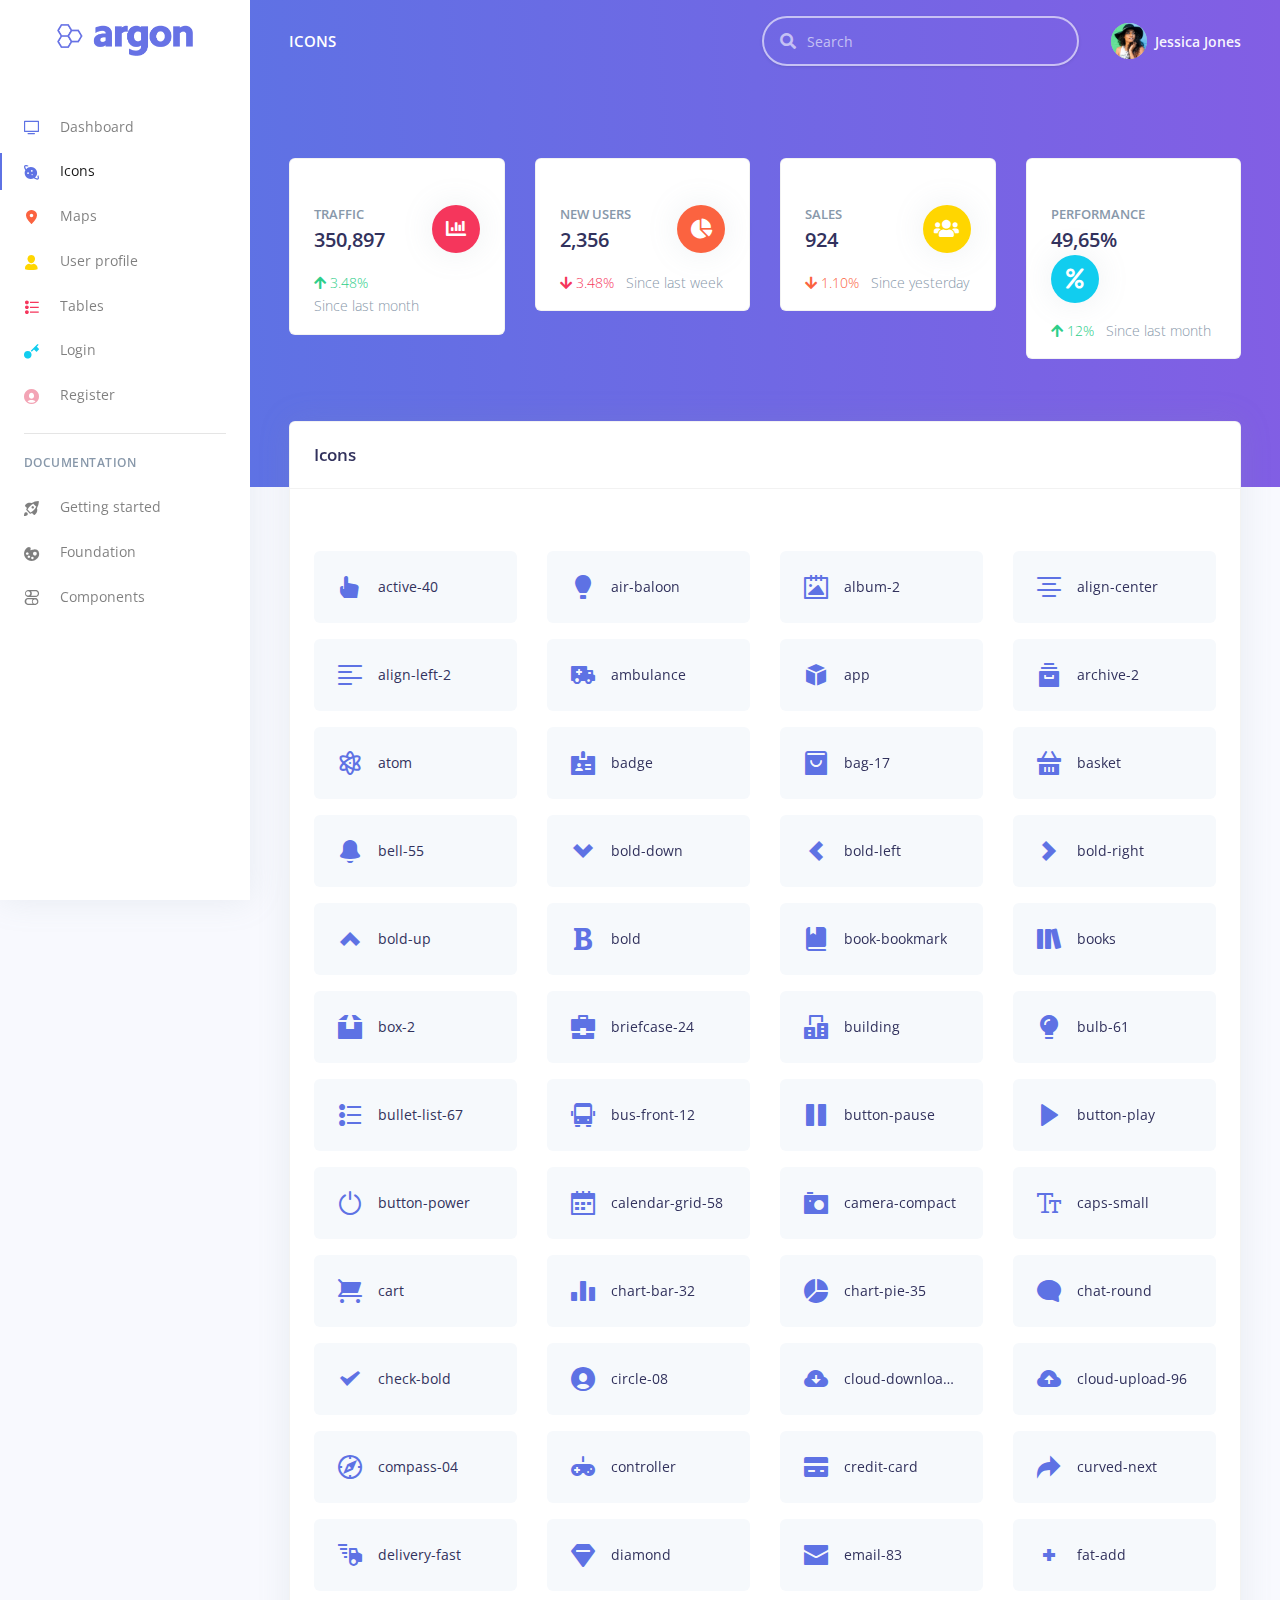
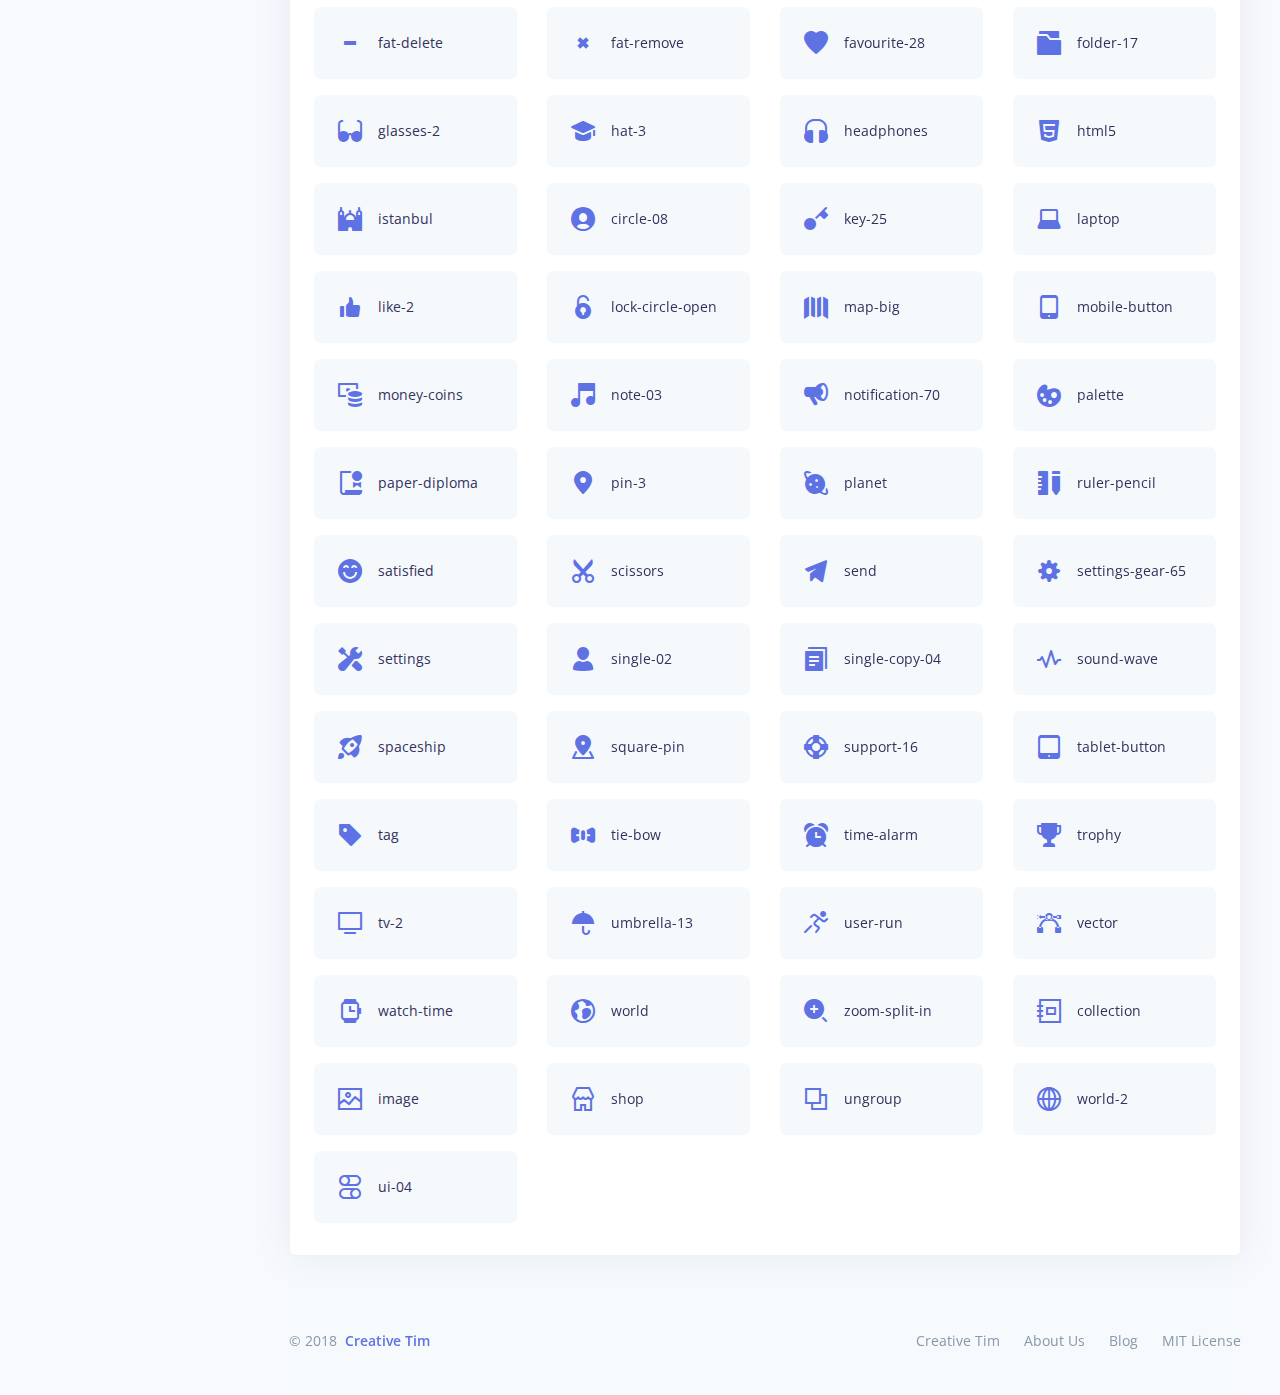
==== visafront/pages/icons.html @ 7f691246 "Utilizado template do Argon" ====
﻿<!DOCTYPE html>
<html>

<head>
  <meta charset="utf-8">
  <meta name="viewport" content="width=device-width, initial-scale=1, shrink-to-fit=no">
  <meta name="description" content="Start your development with a Dashboard for Bootstrap 4.">
  <meta name="author" content="Creative Tim">
  <title>Argon Dashboard - Free Dashboard for Bootstrap 4</title>
  <!-- Favicon -->
  <link href="../assets/img/brand/favicon.png" rel="icon" type="image/png">
  <!-- Fonts -->
  <link href="https://fonts.googleapis.com/css?family=Open+Sans:300,400,600,700" rel="stylesheet">
  <!-- Icons -->
  <link href="../assets/vendor/nucleo/css/nucleo.css" rel="stylesheet">
  <link href="../assets/vendor/@fortawesome/fontawesome-free/css/all.min.css" rel="stylesheet">
  <!-- Argon CSS -->
  <link type="text/css" href="../assets/css/argon.css?v=1.0.0" rel="stylesheet">
</head>

<body>
  <!-- Sidenav -->
  <nav class="navbar navbar-vertical fixed-left navbar-expand-md navbar-light bg-white" id="sidenav-main">
    <div class="container-fluid">
      <!-- Toggler -->
      <button class="navbar-toggler" type="button" data-toggle="collapse" data-target="#sidenav-collapse-main" aria-controls="sidenav-main" aria-expanded="false" aria-label="Toggle navigation">
        <span class="navbar-toggler-icon"></span>
      </button>
      <!-- Brand -->
      <a class="navbar-brand pt-0" href="./index.html">
        <img src="../assets/img/brand/blue.png" class="navbar-brand-img" alt="...">
      </a>
      <!-- User -->
      <ul class="nav align-items-center d-md-none">
        <li class="nav-item dropdown">
          <a class="nav-link nav-link-icon" href="#" role="button" data-toggle="dropdown" aria-haspopup="true" aria-expanded="false">
            <i class="ni ni-bell-55"></i>
          </a>
          <div class="dropdown-menu dropdown-menu-arrow dropdown-menu-right" aria-labelledby="navbar-default_dropdown_1">
            <a class="dropdown-item" href="#">Action</a>
            <a class="dropdown-item" href="#">Another action</a>
            <div class="dropdown-divider"></div>
            <a class="dropdown-item" href="#">Something else here</a>
          </div>
        </li>
        <li class="nav-item dropdown">
          <a class="nav-link" href="#" role="button" data-toggle="dropdown" aria-haspopup="true" aria-expanded="false">
            <div class="media align-items-center">
              <span class="avatar avatar-sm rounded-circle">
                <img alt="Image placeholder" src="../assets/img/theme/team-1-800x800.jpg">
              </span>
            </div>
          </a>
          <div class="dropdown-menu dropdown-menu-arrow dropdown-menu-right">
            <div class=" dropdown-header noti-title">
              <h6 class="text-overflow m-0">Welcome!</h6>
            </div>
            <a href="./profile.html" class="dropdown-item">
              <i class="ni ni-single-02"></i>
              <span>My profile</span>
            </a>
            <a href="./profile.html" class="dropdown-item">
              <i class="ni ni-settings-gear-65"></i>
              <span>Settings</span>
            </a>
            <a href="./profile.html" class="dropdown-item">
              <i class="ni ni-calendar-grid-58"></i>
              <span>Activity</span>
            </a>
            <a href="./profile.html" class="dropdown-item">
              <i class="ni ni-support-16"></i>
              <span>Support</span>
            </a>
            <div class="dropdown-divider"></div>
            <a href="#!" class="dropdown-item">
              <i class="ni ni-user-run"></i>
              <span>Logout</span>
            </a>
          </div>
        </li>
      </ul>
      <!-- Collapse -->
      <div class="collapse navbar-collapse" id="sidenav-collapse-main">
        <!-- Collapse header -->
        <div class="navbar-collapse-header d-md-none">
          <div class="row">
            <div class="col-6 collapse-brand">
              <a href="./index.html">
                <img src="../assets/img/brand/blue.png">
              </a>
            </div>
            <div class="col-6 collapse-close">
              <button type="button" class="navbar-toggler" data-toggle="collapse" data-target="#sidenav-collapse-main" aria-controls="sidenav-main" aria-expanded="false" aria-label="Toggle sidenav">
                <span></span>
                <span></span>
              </button>
            </div>
          </div>
        </div>
        <!-- Form -->
        <form class="mt-4 mb-3 d-md-none">
          <div class="input-group input-group-rounded input-group-merge">
            <input type="search" class="form-control form-control-rounded form-control-prepended" placeholder="Search" aria-label="Search">
            <div class="input-group-prepend">
              <div class="input-group-text">
                <span class="fa fa-search"></span>
              </div>
            </div>
          </div>
        </form>
        <!-- Navigation -->
        <ul class="navbar-nav">
          <li class="nav-item">
            <a class="nav-link" href="./index.html">
              <i class="ni ni-tv-2 text-primary"></i> Dashboard
            </a>
          </li>
          <li class="nav-item">
            <a class="nav-link active" href="./icons.html">
              <i class="ni ni-planet text-blue"></i> Icons
            </a>
          </li>
          <li class="nav-item">
            <a class="nav-link" href="./maps.html">
              <i class="ni ni-pin-3 text-orange"></i> Maps
            </a>
          </li>
          <li class="nav-item">
            <a class="nav-link" href="./profile.html">
              <i class="ni ni-single-02 text-yellow"></i> User profile
            </a>
          </li>
          <li class="nav-item">
            <a class="nav-link" href="./tables.html">
              <i class="ni ni-bullet-list-67 text-red"></i> Tables
            </a>
          </li>
          <li class="nav-item">
            <a class="nav-link" href="./login.html">
              <i class="ni ni-key-25 text-info"></i> Login
            </a>
          </li>
          <li class="nav-item">
            <a class="nav-link" href="./register.html">
              <i class="ni ni-circle-08 text-pink"></i> Register
            </a>
          </li>
        </ul>
        <!-- Divider -->
        <hr class="my-3">
        <!-- Heading -->
        <h6 class="navbar-heading text-muted">Documentation</h6>
        <!-- Navigation -->
        <ul class="navbar-nav mb-md-3">
          <li class="nav-item">
            <a class="nav-link" href="https://demos.creative-tim.com/argon-dashboard/docs/getting-started/overview.html">
              <i class="ni ni-spaceship"></i> Getting started
            </a>
          </li>
          <li class="nav-item">
            <a class="nav-link" href="https://demos.creative-tim.com/argon-dashboard/docs/foundation/colors.html">
              <i class="ni ni-palette"></i> Foundation
            </a>
          </li>
          <li class="nav-item">
            <a class="nav-link" href="https://demos.creative-tim.com/argon-dashboard/docs/components/alerts.html">
              <i class="ni ni-ui-04"></i> Components
            </a>
          </li>
        </ul>
      </div>
    </div>
  </nav>
  <!-- Main content -->
  <div class="main-content">
    <!-- Top navbar -->
    <nav class="navbar navbar-top navbar-expand-md navbar-dark" id="navbar-main">
      <div class="container-fluid">
        <!-- Brand -->
        <a class="h4 mb-0 text-white text-uppercase d-none d-lg-inline-block" href="./index.html">Icons</a>
        <!-- Form -->
        <form class="navbar-search navbar-search-dark form-inline mr-3 d-none d-md-flex ml-lg-auto">
          <div class="form-group mb-0">
            <div class="input-group input-group-alternative">
              <div class="input-group-prepend">
                <span class="input-group-text"><i class="fas fa-search"></i></span>
              </div>
              <input class="form-control" placeholder="Search" type="text">
            </div>
          </div>
        </form>
        <!-- User -->
        <ul class="navbar-nav align-items-center d-none d-md-flex">
          <li class="nav-item dropdown">
            <a class="nav-link pr-0" href="#" role="button" data-toggle="dropdown" aria-haspopup="true" aria-expanded="false">
              <div class="media align-items-center">
                <span class="avatar avatar-sm rounded-circle">
                  <img alt="Image placeholder" src="../assets/img/theme/team-4-800x800.jpg">
                </span>
                <div class="media-body ml-2 d-none d-lg-block">
                  <span class="mb-0 text-sm  font-weight-bold">Jessica Jones</span>
                </div>
              </div>
            </a>
            <div class="dropdown-menu dropdown-menu-arrow dropdown-menu-right">
              <div class=" dropdown-header noti-title">
                <h6 class="text-overflow m-0">Welcome!</h6>
              </div>
              <a href="./profile.html" class="dropdown-item">
                <i class="ni ni-single-02"></i>
                <span>My profile</span>
              </a>
              <a href="./profile.html" class="dropdown-item">
                <i class="ni ni-settings-gear-65"></i>
                <span>Settings</span>
              </a>
              <a href="./profile.html" class="dropdown-item">
                <i class="ni ni-calendar-grid-58"></i>
                <span>Activity</span>
              </a>
              <a href="./profile.html" class="dropdown-item">
                <i class="ni ni-support-16"></i>
                <span>Support</span>
              </a>
              <div class="dropdown-divider"></div>
              <a href="#!" class="dropdown-item">
                <i class="ni ni-user-run"></i>
                <span>Logout</span>
              </a>
            </div>
          </li>
        </ul>
      </div>
    </nav>
    <!-- Header -->
    <div class="header bg-gradient-primary pb-8 pt-5 pt-md-8">
      <div class="container-fluid">
        <div class="header-body">
          <!-- Card stats -->
          <div class="row">
            <div class="col-xl-3 col-lg-6">
              <div class="card card-stats mb-4 mb-xl-0">
                <div class="card-body">
                  <div class="row">
                    <div class="col">
                      <h5 class="card-title text-uppercase text-muted mb-0">Traffic</h5>
                      <span class="h2 font-weight-bold mb-0">350,897</span>
                    </div>
                    <div class="col-auto">
                      <div class="icon icon-shape bg-danger text-white rounded-circle shadow">
                        <i class="fas fa-chart-bar"></i>
                      </div>
                    </div>
                  </div>
                  <p class="mt-3 mb-0 text-muted text-sm">
                    <span class="text-success mr-2"><i class="fa fa-arrow-up"></i> 3.48%</span>
                    <span class="text-nowrap">Since last month</span>
                  </p>
                </div>
              </div>
            </div>
            <div class="col-xl-3 col-lg-6">
              <div class="card card-stats mb-4 mb-xl-0">
                <div class="card-body">
                  <div class="row">
                    <div class="col">
                      <h5 class="card-title text-uppercase text-muted mb-0">New users</h5>
                      <span class="h2 font-weight-bold mb-0">2,356</span>
                    </div>
                    <div class="col-auto">
                      <div class="icon icon-shape bg-warning text-white rounded-circle shadow">
                        <i class="fas fa-chart-pie"></i>
                      </div>
                    </div>
                  </div>
                  <p class="mt-3 mb-0 text-muted text-sm">
                    <span class="text-danger mr-2"><i class="fas fa-arrow-down"></i> 3.48%</span>
                    <span class="text-nowrap">Since last week</span>
                  </p>
                </div>
              </div>
            </div>
            <div class="col-xl-3 col-lg-6">
              <div class="card card-stats mb-4 mb-xl-0">
                <div class="card-body">
                  <div class="row">
                    <div class="col">
                      <h5 class="card-title text-uppercase text-muted mb-0">Sales</h5>
                      <span class="h2 font-weight-bold mb-0">924</span>
                    </div>
                    <div class="col-auto">
                      <div class="icon icon-shape bg-yellow text-white rounded-circle shadow">
                        <i class="fas fa-users"></i>
                      </div>
                    </div>
                  </div>
                  <p class="mt-3 mb-0 text-muted text-sm">
                    <span class="text-warning mr-2"><i class="fas fa-arrow-down"></i> 1.10%</span>
                    <span class="text-nowrap">Since yesterday</span>
                  </p>
                </div>
              </div>
            </div>
            <div class="col-xl-3 col-lg-6">
              <div class="card card-stats mb-4 mb-xl-0">
                <div class="card-body">
                  <div class="row">
                    <div class="col">
                      <h5 class="card-title text-uppercase text-muted mb-0">Performance</h5>
                      <span class="h2 font-weight-bold mb-0">49,65%</span>
                    </div>
                    <div class="col-auto">
                      <div class="icon icon-shape bg-info text-white rounded-circle shadow">
                        <i class="fas fa-percent"></i>
                      </div>
                    </div>
                  </div>
                  <p class="mt-3 mb-0 text-muted text-sm">
                    <span class="text-success mr-2"><i class="fas fa-arrow-up"></i> 12%</span>
                    <span class="text-nowrap">Since last month</span>
                  </p>
                </div>
              </div>
            </div>
          </div>
        </div>
      </div>
    </div>
    <!-- Page content -->
    <div class="container-fluid mt--7">
      <!-- Table -->
      <div class="row">
        <div class="col">
          <div class="card shadow">
            <div class="card-header bg-transparent">
              <h3 class="mb-0">Icons</h3>
            </div>
            <div class="card-body">
              <div class="row icon-examples">
                <div class="col-lg-3 col-md-6">
                  <button type="button" class="btn-icon-clipboard" data-clipboard-text="active-40" title="Copy to clipboard">
                    <div>
                      <i class="ni ni-active-40"></i>
                      <span>active-40</span>
                    </div>
                  </button>
                </div>
                <div class="col-lg-3 col-md-6">
                  <button type="button" class="btn-icon-clipboard" data-clipboard-text="air-baloon" title="Copy to clipboard">
                    <div>
                      <i class="ni ni-air-baloon"></i>
                      <span>air-baloon</span>
                    </div>
                  </button>
                </div>
                <div class="col-lg-3 col-md-6">
                  <button type="button" class="btn-icon-clipboard" data-clipboard-text="album-2" title="Copy to clipboard">
                    <div>
                      <i class="ni ni-album-2"></i>
                      <span>album-2</span>
                    </div>
                  </button>
                </div>
                <div class="col-lg-3 col-md-6">
                  <button type="button" class="btn-icon-clipboard" data-clipboard-text="align-center" title="Copy to clipboard">
                    <div>
                      <i class="ni ni-align-center"></i>
                      <span>align-center</span>
                    </div>
                  </button>
                </div>
                <div class="col-lg-3 col-md-6">
                  <button type="button" class="btn-icon-clipboard" data-clipboard-text="align-left-2" title="Copy to clipboard">
                    <div>
                      <i class="ni ni-align-left-2"></i>
                      <span>align-left-2</span>
                    </div>
                  </button>
                </div>
                <div class="col-lg-3 col-md-6">
                  <button type="button" class="btn-icon-clipboard" data-clipboard-text="ambulance" title="Copy to clipboard">
                    <div>
                      <i class="ni ni-ambulance"></i>
                      <span>ambulance</span>
                    </div>
                  </button>
                </div>
                <div class="col-lg-3 col-md-6">
                  <button type="button" class="btn-icon-clipboard" data-clipboard-text="app" title="Copy to clipboard">
                    <div>
                      <i class="ni ni-app"></i>
                      <span>app</span>
                    </div>
                  </button>
                </div>
                <div class="col-lg-3 col-md-6">
                  <button type="button" class="btn-icon-clipboard" data-clipboard-text="archive-2" title="Copy to clipboard">
                    <div>
                      <i class="ni ni-archive-2"></i>
                      <span>archive-2</span>
                    </div>
                  </button>
                </div>
                <div class="col-lg-3 col-md-6">
                  <button type="button" class="btn-icon-clipboard" data-clipboard-text="atom" title="Copy to clipboard">
                    <div>
                      <i class="ni ni-atom"></i>
                      <span>atom</span>
                    </div>
                  </button>
                </div>
                <div class="col-lg-3 col-md-6">
                  <button type="button" class="btn-icon-clipboard" data-clipboard-text="badge" title="Copy to clipboard">
                    <div>
                      <i class="ni ni-badge"></i>
                      <span>badge</span>
                    </div>
                  </button>
                </div>
                <div class="col-lg-3 col-md-6">
                  <button type="button" class="btn-icon-clipboard" data-clipboard-text="bag-17" title="Copy to clipboard">
                    <div>
                      <i class="ni ni-bag-17"></i>
                      <span>bag-17</span>
                    </div>
                  </button>
                </div>
                <div class="col-lg-3 col-md-6">
                  <button type="button" class="btn-icon-clipboard" data-clipboard-text="basket" title="Copy to clipboard">
                    <div>
                      <i class="ni ni-basket"></i>
                      <span>basket</span>
                    </div>
                  </button>
                </div>
                <div class="col-lg-3 col-md-6">
                  <button type="button" class="btn-icon-clipboard" data-clipboard-text="bell-55" title="Copy to clipboard">
                    <div>
                      <i class="ni ni-bell-55"></i>
                      <span>bell-55</span>
                    </div>
                  </button>
                </div>
                <div class="col-lg-3 col-md-6">
                  <button type="button" class="btn-icon-clipboard" data-clipboard-text="bold-down" title="Copy to clipboard">
                    <div>
                      <i class="ni ni-bold-down"></i>
                      <span>bold-down</span>
                    </div>
                  </button>
                </div>
                <div class="col-lg-3 col-md-6">
                  <button type="button" class="btn-icon-clipboard" data-clipboard-text="bold-left" title="Copy to clipboard">
                    <div>
                      <i class="ni ni-bold-left"></i>
                      <span>bold-left</span>
                    </div>
                  </button>
                </div>
                <div class="col-lg-3 col-md-6">
                  <button type="button" class="btn-icon-clipboard" data-clipboard-text="bold-right" title="Copy to clipboard">
                    <div>
                      <i class="ni ni-bold-right"></i>
                      <span>bold-right</span>
                    </div>
                  </button>
                </div>
                <div class="col-lg-3 col-md-6">
                  <button type="button" class="btn-icon-clipboard" data-clipboard-text="bold-up" title="Copy to clipboard">
                    <div>
                      <i class="ni ni-bold-up"></i>
                      <span>bold-up</span>
                    </div>
                  </button>
                </div>
                <div class="col-lg-3 col-md-6">
                  <button type="button" class="btn-icon-clipboard" data-clipboard-text="bold" title="Copy to clipboard">
                    <div>
                      <i class="ni ni-bold"></i>
                      <span>bold</span>
                    </div>
                  </button>
                </div>
                <div class="col-lg-3 col-md-6">
                  <button type="button" class="btn-icon-clipboard" data-clipboard-text="book-bookmark" title="Copy to clipboard">
                    <div>
                      <i class="ni ni-book-bookmark"></i>
                      <span>book-bookmark</span>
                    </div>
                  </button>
                </div>
                <div class="col-lg-3 col-md-6">
                  <button type="button" class="btn-icon-clipboard" data-clipboard-text="books" title="Copy to clipboard">
                    <div>
                      <i class="ni ni-books"></i>
                      <span>books</span>
                    </div>
                  </button>
                </div>
                <div class="col-lg-3 col-md-6">
                  <button type="button" class="btn-icon-clipboard" data-clipboard-text="box-2" title="Copy to clipboard">
                    <div>
                      <i class="ni ni-box-2"></i>
                      <span>box-2</span>
                    </div>
                  </button>
                </div>
                <div class="col-lg-3 col-md-6">
                  <button type="button" class="btn-icon-clipboard" data-clipboard-text="briefcase-24" title="Copy to clipboard">
                    <div>
                      <i class="ni ni-briefcase-24"></i>
                      <span>briefcase-24</span>
                    </div>
                  </button>
                </div>
                <div class="col-lg-3 col-md-6">
                  <button type="button" class="btn-icon-clipboard" data-clipboard-text="building" title="Copy to clipboard">
                    <div>
                      <i class="ni ni-building"></i>
                      <span>building</span>
                    </div>
                  </button>
                </div>
                <div class="col-lg-3 col-md-6">
                  <button type="button" class="btn-icon-clipboard" data-clipboard-text="bulb-61" title="Copy to clipboard">
                    <div>
                      <i class="ni ni-bulb-61"></i>
                      <span>bulb-61</span>
                    </div>
                  </button>
                </div>
                <div class="col-lg-3 col-md-6">
                  <button type="button" class="btn-icon-clipboard" data-clipboard-text="bullet-list-67" title="Copy to clipboard">
                    <div>
                      <i class="ni ni-bullet-list-67"></i>
                      <span>bullet-list-67</span>
                    </div>
                  </button>
                </div>
                <div class="col-lg-3 col-md-6">
                  <button type="button" class="btn-icon-clipboard" data-clipboard-text="bus-front-12" title="Copy to clipboard">
                    <div>
                      <i class="ni ni-bus-front-12"></i>
                      <span>bus-front-12</span>
                    </div>
                  </button>
                </div>
                <div class="col-lg-3 col-md-6">
                  <button type="button" class="btn-icon-clipboard" data-clipboard-text="button-pause" title="Copy to clipboard">
                    <div>
                      <i class="ni ni-button-pause"></i>
                      <span>button-pause</span>
                    </div>
                  </button>
                </div>
                <div class="col-lg-3 col-md-6">
                  <button type="button" class="btn-icon-clipboard" data-clipboard-text="button-play" title="Copy to clipboard">
                    <div>
                      <i class="ni ni-button-play"></i>
                      <span>button-play</span>
                    </div>
                  </button>
                </div>
                <div class="col-lg-3 col-md-6">
                  <button type="button" class="btn-icon-clipboard" data-clipboard-text="button-power" title="Copy to clipboard">
                    <div>
                      <i class="ni ni-button-power"></i>
                      <span>button-power</span>
                    </div>
                  </button>
                </div>
                <div class="col-lg-3 col-md-6">
                  <button type="button" class="btn-icon-clipboard" data-clipboard-text="calendar-grid-58" title="Copy to clipboard">
                    <div>
                      <i class="ni ni-calendar-grid-58"></i>
                      <span>calendar-grid-58</span>
                    </div>
                  </button>
                </div>
                <div class="col-lg-3 col-md-6">
                  <button type="button" class="btn-icon-clipboard" data-clipboard-text="camera-compact" title="Copy to clipboard">
                    <div>
                      <i class="ni ni-camera-compact"></i>
                      <span>camera-compact</span>
                    </div>
                  </button>
                </div>
                <div class="col-lg-3 col-md-6">
                  <button type="button" class="btn-icon-clipboard" data-clipboard-text="caps-small" title="Copy to clipboard">
                    <div>
                      <i class="ni ni-caps-small"></i>
                      <span>caps-small</span>
                    </div>
                  </button>
                </div>
                <div class="col-lg-3 col-md-6">
                  <button type="button" class="btn-icon-clipboard" data-clipboard-text="cart" title="Copy to clipboard">
                    <div>
                      <i class="ni ni-cart"></i>
                      <span>cart</span>
                    </div>
                  </button>
                </div>
                <div class="col-lg-3 col-md-6">
                  <button type="button" class="btn-icon-clipboard" data-clipboard-text="chart-bar-32" title="Copy to clipboard">
                    <div>
                      <i class="ni ni-chart-bar-32"></i>
                      <span>chart-bar-32</span>
                    </div>
                  </button>
                </div>
                <div class="col-lg-3 col-md-6">
                  <button type="button" class="btn-icon-clipboard" data-clipboard-text="chart-pie-35" title="Copy to clipboard">
                    <div>
                      <i class="ni ni-chart-pie-35"></i>
                      <span>chart-pie-35</span>
                    </div>
                  </button>
                </div>
                <div class="col-lg-3 col-md-6">
                  <button type="button" class="btn-icon-clipboard" data-clipboard-text="chat-round" title="Copy to clipboard">
                    <div>
                      <i class="ni ni-chat-round"></i>
                      <span>chat-round</span>
                    </div>
                  </button>
                </div>
                <div class="col-lg-3 col-md-6">
                  <button type="button" class="btn-icon-clipboard" data-clipboard-text="check-bold" title="Copy to clipboard">
                    <div>
                      <i class="ni ni-check-bold"></i>
                      <span>check-bold</span>
                    </div>
                  </button>
                </div>
                <div class="col-lg-3 col-md-6">
                  <button type="button" class="btn-icon-clipboard" data-clipboard-text="circle-08" title="Copy to clipboard">
                    <div>
                      <i class="ni ni-circle-08"></i>
                      <span>circle-08</span>
                    </div>
                  </button>
                </div>
                <div class="col-lg-3 col-md-6">
                  <button type="button" class="btn-icon-clipboard" data-clipboard-text="cloud-download-95" title="Copy to clipboard">
                    <div>
                      <i class="ni ni-cloud-download-95"></i>
                      <span>cloud-download-95</span>
                    </div>
                  </button>
                </div>
                <div class="col-lg-3 col-md-6">
                  <button type="button" class="btn-icon-clipboard" data-clipboard-text="cloud-upload-96" title="Copy to clipboard">
                    <div>
                      <i class="ni ni-cloud-upload-96"></i>
                      <span>cloud-upload-96</span>
                    </div>
                  </button>
                </div>
                <div class="col-lg-3 col-md-6">
                  <button type="button" class="btn-icon-clipboard" data-clipboard-text="compass-04" title="Copy to clipboard">
                    <div>
                      <i class="ni ni-compass-04"></i>
                      <span>compass-04</span>
                    </div>
                  </button>
                </div>
                <div class="col-lg-3 col-md-6">
                  <button type="button" class="btn-icon-clipboard" data-clipboard-text="controller" title="Copy to clipboard">
                    <div>
                      <i class="ni ni-controller"></i>
                      <span>controller</span>
                    </div>
                  </button>
                </div>
                <div class="col-lg-3 col-md-6">
                  <button type="button" class="btn-icon-clipboard" data-clipboard-text="credit-card" title="Copy to clipboard">
                    <div>
                      <i class="ni ni-credit-card"></i>
                      <span>credit-card</span>
                    </div>
                  </button>
                </div>
                <div class="col-lg-3 col-md-6">
                  <button type="button" class="btn-icon-clipboard" data-clipboard-text="curved-next" title="Copy to clipboard">
                    <div>
                      <i class="ni ni-curved-next"></i>
                      <span>curved-next</span>
                    </div>
                  </button>
                </div>
                <div class="col-lg-3 col-md-6">
                  <button type="button" class="btn-icon-clipboard" data-clipboard-text="delivery-fast" title="Copy to clipboard">
                    <div>
                      <i class="ni ni-delivery-fast"></i>
                      <span>delivery-fast</span>
                    </div>
                  </button>
                </div>
                <div class="col-lg-3 col-md-6">
                  <button type="button" class="btn-icon-clipboard" data-clipboard-text="diamond" title="Copy to clipboard">
                    <div>
                      <i class="ni ni-diamond"></i>
                      <span>diamond</span>
                    </div>
                  </button>
                </div>
                <div class="col-lg-3 col-md-6">
                  <button type="button" class="btn-icon-clipboard" data-clipboard-text="email-83" title="Copy to clipboard">
                    <div>
                      <i class="ni ni-email-83"></i>
                      <span>email-83</span>
                    </div>
                  </button>
                </div>
                <div class="col-lg-3 col-md-6">
                  <button type="button" class="btn-icon-clipboard" data-clipboard-text="fat-add" title="Copy to clipboard">
                    <div>
                      <i class="ni ni-fat-add"></i>
                      <span>fat-add</span>
                    </div>
                  </button>
                </div>
                <div class="col-lg-3 col-md-6">
                  <button type="button" class="btn-icon-clipboard" data-clipboard-text="fat-delete" title="Copy to clipboard">
                    <div>
                      <i class="ni ni-fat-delete"></i>
                      <span>fat-delete</span>
                    </div>
                  </button>
                </div>
                <div class="col-lg-3 col-md-6">
                  <button type="button" class="btn-icon-clipboard" data-clipboard-text="fat-remove" title="Copy to clipboard">
                    <div>
                      <i class="ni ni-fat-remove"></i>
                      <span>fat-remove</span>
                    </div>
                  </button>
                </div>
                <div class="col-lg-3 col-md-6">
                  <button type="button" class="btn-icon-clipboard" data-clipboard-text="favourite-28" title="Copy to clipboard">
                    <div>
                      <i class="ni ni-favourite-28"></i>
                      <span>favourite-28</span>
                    </div>
                  </button>
                </div>
                <div class="col-lg-3 col-md-6">
                  <button type="button" class="btn-icon-clipboard" data-clipboard-text="folder-17" title="Copy to clipboard">
                    <div>
                      <i class="ni ni-folder-17"></i>
                      <span>folder-17</span>
                    </div>
                  </button>
                </div>
                <div class="col-lg-3 col-md-6">
                  <button type="button" class="btn-icon-clipboard" data-clipboard-text="glasses-2" title="Copy to clipboard">
                    <div>
                      <i class="ni ni-glasses-2"></i>
                      <span>glasses-2</span>
                    </div>
                  </button>
                </div>
                <div class="col-lg-3 col-md-6">
                  <button type="button" class="btn-icon-clipboard" data-clipboard-text="hat-3" title="Copy to clipboard">
                    <div>
                      <i class="ni ni-hat-3"></i>
                      <span>hat-3</span>
                    </div>
                  </button>
                </div>
                <div class="col-lg-3 col-md-6">
                  <button type="button" class="btn-icon-clipboard" data-clipboard-text="headphones" title="Copy to clipboard">
                    <div>
                      <i class="ni ni-headphones"></i>
                      <span>headphones</span>
                    </div>
                  </button>
                </div>
                <div class="col-lg-3 col-md-6">
                  <button type="button" class="btn-icon-clipboard" data-clipboard-text="html5" title="Copy to clipboard">
                    <div>
                      <i class="ni ni-html5"></i>
                      <span>html5</span>
                    </div>
                  </button>
                </div>
                <div class="col-lg-3 col-md-6">
                  <button type="button" class="btn-icon-clipboard" data-clipboard-text="istanbul" title="Copy to clipboard">
                    <div>
                      <i class="ni ni-istanbul"></i>
                      <span>istanbul</span>
                    </div>
                  </button>
                </div>
                <div class="col-lg-3 col-md-6">
                  <button type="button" class="btn-icon-clipboard" data-clipboard-text="circle-08" title="Copy to clipboard">
                    <div>
                      <i class="ni ni-circle-08"></i>
                      <span>circle-08</span>
                    </div>
                  </button>
                </div>
                <div class="col-lg-3 col-md-6">
                  <button type="button" class="btn-icon-clipboard" data-clipboard-text="key-25" title="Copy to clipboard">
                    <div>
                      <i class="ni ni-key-25"></i>
                      <span>key-25</span>
                    </div>
                  </button>
                </div>
                <div class="col-lg-3 col-md-6">
                  <button type="button" class="btn-icon-clipboard" data-clipboard-text="laptop" title="Copy to clipboard">
                    <div>
                      <i class="ni ni-laptop"></i>
                      <span>laptop</span>
                    </div>
                  </button>
                </div>
                <div class="col-lg-3 col-md-6">
                  <button type="button" class="btn-icon-clipboard" data-clipboard-text="like-2" title="Copy to clipboard">
                    <div>
                      <i class="ni ni-like-2"></i>
                      <span>like-2</span>
                    </div>
                  </button>
                </div>
                <div class="col-lg-3 col-md-6">
                  <button type="button" class="btn-icon-clipboard" data-clipboard-text="lock-circle-open" title="Copy to clipboard">
                    <div>
                      <i class="ni ni-lock-circle-open"></i>
                      <span>lock-circle-open</span>
                    </div>
                  </button>
                </div>
                <div class="col-lg-3 col-md-6">
                  <button type="button" class="btn-icon-clipboard" data-clipboard-text="map-big" title="Copy to clipboard">
                    <div>
                      <i class="ni ni-map-big"></i>
                      <span>map-big</span>
                    </div>
                  </button>
                </div>
                <div class="col-lg-3 col-md-6">
                  <button type="button" class="btn-icon-clipboard" data-clipboard-text="mobile-button" title="Copy to clipboard">
                    <div>
                      <i class="ni ni-mobile-button"></i>
                      <span>mobile-button</span>
                    </div>
                  </button>
                </div>
                <div class="col-lg-3 col-md-6">
                  <button type="button" class="btn-icon-clipboard" data-clipboard-text="money-coins" title="Copy to clipboard">
                    <div>
                      <i class="ni ni-money-coins"></i>
                      <span>money-coins</span>
                    </div>
                  </button>
                </div>
                <div class="col-lg-3 col-md-6">
                  <button type="button" class="btn-icon-clipboard" data-clipboard-text="note-03" title="Copy to clipboard">
                    <div>
                      <i class="ni ni-note-03"></i>
                      <span>note-03</span>
                    </div>
                  </button>
                </div>
                <div class="col-lg-3 col-md-6">
                  <button type="button" class="btn-icon-clipboard" data-clipboard-text="notification-70" title="Copy to clipboard">
                    <div>
                      <i class="ni ni-notification-70"></i>
                      <span>notification-70</span>
                    </div>
                  </button>
                </div>
                <div class="col-lg-3 col-md-6">
                  <button type="button" class="btn-icon-clipboard" data-clipboard-text="palette" title="Copy to clipboard">
                    <div>
                      <i class="ni ni-palette"></i>
                      <span>palette</span>
                    </div>
                  </button>
                </div>
                <div class="col-lg-3 col-md-6">
                  <button type="button" class="btn-icon-clipboard" data-clipboard-text="paper-diploma" title="Copy to clipboard">
                    <div>
                      <i class="ni ni-paper-diploma"></i>
                      <span>paper-diploma</span>
                    </div>
                  </button>
                </div>
                <div class="col-lg-3 col-md-6">
                  <button type="button" class="btn-icon-clipboard" data-clipboard-text="pin-3" title="Copy to clipboard">
                    <div>
                      <i class="ni ni-pin-3"></i>
                      <span>pin-3</span>
                    </div>
                  </button>
                </div>
                <div class="col-lg-3 col-md-6">
                  <button type="button" class="btn-icon-clipboard" data-clipboard-text="planet" title="Copy to clipboard">
                    <div>
                      <i class="ni ni-planet"></i>
                      <span>planet</span>
                    </div>
                  </button>
                </div>
                <div class="col-lg-3 col-md-6">
                  <button type="button" class="btn-icon-clipboard" data-clipboard-text="ruler-pencil" title="Copy to clipboard">
                    <div>
                      <i class="ni ni-ruler-pencil"></i>
                      <span>ruler-pencil</span>
                    </div>
                  </button>
                </div>
                <div class="col-lg-3 col-md-6">
                  <button type="button" class="btn-icon-clipboard" data-clipboard-text="satisfied" title="Copy to clipboard">
                    <div>
                      <i class="ni ni-satisfied"></i>
                      <span>satisfied</span>
                    </div>
                  </button>
                </div>
                <div class="col-lg-3 col-md-6">
                  <button type="button" class="btn-icon-clipboard" data-clipboard-text="scissors" title="Copy to clipboard">
                    <div>
                      <i class="ni ni-scissors"></i>
                      <span>scissors</span>
                    </div>
                  </button>
                </div>
                <div class="col-lg-3 col-md-6">
                  <button type="button" class="btn-icon-clipboard" data-clipboard-text="send" title="Copy to clipboard">
                    <div>
                      <i class="ni ni-send"></i>
                      <span>send</span>
                    </div>
                  </button>
                </div>
                <div class="col-lg-3 col-md-6">
                  <button type="button" class="btn-icon-clipboard" data-clipboard-text="settings-gear-65" title="Copy to clipboard">
                    <div>
                      <i class="ni ni-settings-gear-65"></i>
                      <span>settings-gear-65</span>
                    </div>
                  </button>
                </div>
                <div class="col-lg-3 col-md-6">
                  <button type="button" class="btn-icon-clipboard" data-clipboard-text="settings" title="Copy to clipboard">
                    <div>
                      <i class="ni ni-settings"></i>
                      <span>settings</span>
                    </div>
                  </button>
                </div>
                <div class="col-lg-3 col-md-6">
                  <button type="button" class="btn-icon-clipboard" data-clipboard-text="single-02" title="Copy to clipboard">
                    <div>
                      <i class="ni ni-single-02"></i>
                      <span>single-02</span>
                    </div>
                  </button>
                </div>
                <div class="col-lg-3 col-md-6">
                  <button type="button" class="btn-icon-clipboard" data-clipboard-text="single-copy-04" title="Copy to clipboard">
                    <div>
                      <i class="ni ni-single-copy-04"></i>
                      <span>single-copy-04</span>
                    </div>
                  </button>
                </div>
                <div class="col-lg-3 col-md-6">
                  <button type="button" class="btn-icon-clipboard" data-clipboard-text="sound-wave" title="Copy to clipboard">
                    <div>
                      <i class="ni ni-sound-wave"></i>
                      <span>sound-wave</span>
                    </div>
                  </button>
                </div>
                <div class="col-lg-3 col-md-6">
                  <button type="button" class="btn-icon-clipboard" data-clipboard-text="spaceship" title="Copy to clipboard">
                    <div>
                      <i class="ni ni-spaceship"></i>
                      <span>spaceship</span>
                    </div>
                  </button>
                </div>
                <div class="col-lg-3 col-md-6">
                  <button type="button" class="btn-icon-clipboard" data-clipboard-text="square-pin" title="Copy to clipboard">
                    <div>
                      <i class="ni ni-square-pin"></i>
                      <span>square-pin</span>
                    </div>
                  </button>
                </div>
                <div class="col-lg-3 col-md-6">
                  <button type="button" class="btn-icon-clipboard" data-clipboard-text="support-16" title="Copy to clipboard">
                    <div>
                      <i class="ni ni-support-16"></i>
                      <span>support-16</span>
                    </div>
                  </button>
                </div>
                <div class="col-lg-3 col-md-6">
                  <button type="button" class="btn-icon-clipboard" data-clipboard-text="tablet-button" title="Copy to clipboard">
                    <div>
                      <i class="ni ni-tablet-button"></i>
                      <span>tablet-button</span>
                    </div>
                  </button>
                </div>
                <div class="col-lg-3 col-md-6">
                  <button type="button" class="btn-icon-clipboard" data-clipboard-text="tag" title="Copy to clipboard">
                    <div>
                      <i class="ni ni-tag"></i>
                      <span>tag</span>
                    </div>
                  </button>
                </div>
                <div class="col-lg-3 col-md-6">
                  <button type="button" class="btn-icon-clipboard" data-clipboard-text="tie-bow" title="Copy to clipboard">
                    <div>
                      <i class="ni ni-tie-bow"></i>
                      <span>tie-bow</span>
                    </div>
                  </button>
                </div>
                <div class="col-lg-3 col-md-6">
                  <button type="button" class="btn-icon-clipboard" data-clipboard-text="time-alarm" title="Copy to clipboard">
                    <div>
                      <i class="ni ni-time-alarm"></i>
                      <span>time-alarm</span>
                    </div>
                  </button>
                </div>
                <div class="col-lg-3 col-md-6">
                  <button type="button" class="btn-icon-clipboard" data-clipboard-text="trophy" title="Copy to clipboard">
                    <div>
                      <i class="ni ni-trophy"></i>
                      <span>trophy</span>
                    </div>
                  </button>
                </div>
                <div class="col-lg-3 col-md-6">
                  <button type="button" class="btn-icon-clipboard" data-clipboard-text="tv-2" title="Copy to clipboard">
                    <div>
                      <i class="ni ni-tv-2"></i>
                      <span>tv-2</span>
                    </div>
                  </button>
                </div>
                <div class="col-lg-3 col-md-6">
                  <button type="button" class="btn-icon-clipboard" data-clipboard-text="umbrella-13" title="Copy to clipboard">
                    <div>
                      <i class="ni ni-umbrella-13"></i>
                      <span>umbrella-13</span>
                    </div>
                  </button>
                </div>
                <div class="col-lg-3 col-md-6">
                  <button type="button" class="btn-icon-clipboard" data-clipboard-text="user-run" title="Copy to clipboard">
                    <div>
                      <i class="ni ni-user-run"></i>
                      <span>user-run</span>
                    </div>
                  </button>
                </div>
                <div class="col-lg-3 col-md-6">
                  <button type="button" class="btn-icon-clipboard" data-clipboard-text="vector" title="Copy to clipboard">
                    <div>
                      <i class="ni ni-vector"></i>
                      <span>vector</span>
                    </div>
                  </button>
                </div>
                <div class="col-lg-3 col-md-6">
                  <button type="button" class="btn-icon-clipboard" data-clipboard-text="watch-time" title="Copy to clipboard">
                    <div>
                      <i class="ni ni-watch-time"></i>
                      <span>watch-time</span>
                    </div>
                  </button>
                </div>
                <div class="col-lg-3 col-md-6">
                  <button type="button" class="btn-icon-clipboard" data-clipboard-text="world" title="Copy to clipboard">
                    <div>
                      <i class="ni ni-world"></i>
                      <span>world</span>
                    </div>
                  </button>
                </div>
                <div class="col-lg-3 col-md-6">
                  <button type="button" class="btn-icon-clipboard" data-clipboard-text="zoom-split-in" title="Copy to clipboard">
                    <div>
                      <i class="ni ni-zoom-split-in"></i>
                      <span>zoom-split-in</span>
                    </div>
                  </button>
                </div>
                <div class="col-lg-3 col-md-6">
                  <button type="button" class="btn-icon-clipboard" data-clipboard-text="collection" title="Copy to clipboard">
                    <div>
                      <i class="ni ni-collection"></i>
                      <span>collection</span>
                    </div>
                  </button>
                </div>
                <div class="col-lg-3 col-md-6">
                  <button type="button" class="btn-icon-clipboard" data-clipboard-text="image" title="Copy to clipboard">
                    <div>
                      <i class="ni ni-image"></i>
                      <span>image</span>
                    </div>
                  </button>
                </div>
                <div class="col-lg-3 col-md-6">
                  <button type="button" class="btn-icon-clipboard" data-clipboard-text="shop" title="Copy to clipboard">
                    <div>
                      <i class="ni ni-shop"></i>
                      <span>shop</span>
                    </div>
                  </button>
                </div>
                <div class="col-lg-3 col-md-6">
                  <button type="button" class="btn-icon-clipboard" data-clipboard-text="ungroup" title="Copy to clipboard">
                    <div>
                      <i class="ni ni-ungroup"></i>
                      <span>ungroup</span>
                    </div>
                  </button>
                </div>
                <div class="col-lg-3 col-md-6">
                  <button type="button" class="btn-icon-clipboard" data-clipboard-text="world-2" title="Copy to clipboard">
                    <div>
                      <i class="ni ni-world-2"></i>
                      <span>world-2</span>
                    </div>
                  </button>
                </div>
                <div class="col-lg-3 col-md-6">
                  <button type="button" class="btn-icon-clipboard" data-clipboard-text="ui-04" title="Copy to clipboard">
                    <div>
                      <i class="ni ni-ui-04"></i>
                      <span>ui-04</span>
                    </div>
                  </button>
                </div>
              </div>
            </div>
          </div>
        </div>
      </div>
      <!-- Footer -->
      <footer class="footer">
        <div class="row align-items-center justify-content-xl-between">
          <div class="col-xl-6">
            <div class="copyright text-center text-xl-left text-muted">
              &copy; 2018 <a href="https://www.creative-tim.com" class="font-weight-bold ml-1" target="_blank">Creative Tim</a>
            </div>
          </div>
          <div class="col-xl-6">
            <ul class="nav nav-footer justify-content-center justify-content-xl-end">
              <li class="nav-item">
                <a href="https://www.creative-tim.com" class="nav-link" target="_blank">Creative Tim</a>
              </li>
              <li class="nav-item">
                <a href="https://www.creative-tim.com/presentation" class="nav-link" target="_blank">About Us</a>
              </li>
              <li class="nav-item">
                <a href="http://blog.creative-tim.com" class="nav-link" target="_blank">Blog</a>
              </li>
              <li class="nav-item">
                <a href="https://github.com/creativetimofficial/argon-dashboard/blob/master/LICENSE.md" class="nav-link" target="_blank">MIT License</a>
              </li>
            </ul>
          </div>
        </div>
      </footer>
    </div>
  </div>
  <!-- Argon Scripts -->
  <!-- Core -->
  <script src="../assets/vendor/jquery/dist/jquery.min.js"></script>
  <script src="../assets/vendor/bootstrap/dist/js/bootstrap.bundle.min.js"></script>
  <!-- Optional JS -->
  <script src="../assets/vendor/clipboard/dist/clipboard.min.js"></script>
  <!-- Argon JS -->
  <script src="../assets/js/argon.js?v=1.0.0"></script>
</body>

</html>
---- visafront/assets/vendor/nucleo/css/nucleo.css ----
/*--------------------------------

hermes-dashboard-icons Web Font - built using nucleoapp.com
License - nucleoapp.com/license/

-------------------------------- */
@font-face {
  font-family: 'NucleoIcons';
  src: url('../fonts/nucleo-icons.eot');
  src: url('../fonts/nucleo-icons.eot') format('embedded-opentype'), url('../fonts/nucleo-icons.woff2') format('woff2'), url('../fonts/nucleo-icons.woff') format('woff'), url('../fonts/nucleo-icons.ttf') format('truetype'), url('../fonts/nucleo-icons.svg') format('svg');
  font-weight: normal;
  font-style: normal;
}
/*------------------------
    base class definition
-------------------------*/
.ni {
  display: inline-block;
  font: normal normal normal 14px/1 NucleoIcons;
  font-size: inherit;
  text-rendering: auto;
  -webkit-font-smoothing: antialiased;
  -moz-osx-font-smoothing: grayscale;
}
/*------------------------
  change icon size
-------------------------*/
.ni-lg {
  font-size: 1.33333333em;
  line-height: 0.75em;
  vertical-align: -15%;
}
.ni-2x {
  font-size: 2em;
}
.ni-3x {
  font-size: 3em;
}
.ni-4x {
  font-size: 4em;
}
.ni-5x {
  font-size: 5em;
}

/*----------------------------------
  add a square/circle background
-----------------------------------*/
.ni.square,
.ni.circle {
  padding: 0.33333333em;
  vertical-align: -16%;
  background-color: #eee;
}
.ni.circle {
  border-radius: 50%;
}
/*------------------------
  list icons
-------------------------*/
.ni-ul {
  padding-left: 0;
  margin-left: 2.14285714em;
  list-style-type: none;
}
.ni-ul > li {
  position: relative;
}
.ni-ul > li > .ni {
  position: absolute;
  left: -1.57142857em;
  top: 0.14285714em;
  text-align: center;
}
.ni-ul > li > .ni.lg {
  top: 0;
  left: -1.35714286em;
}
.ni-ul > li > .ni.circle,
.ni-ul > li > .ni.square {
  top: -0.19047619em;
  left: -1.9047619em;
}
/*------------------------
  spinning icons
-------------------------*/
.ni.spin {
  -webkit-animation: nc-spin 2s infinite linear;
  -moz-animation: nc-spin 2s infinite linear;
  animation: nc-spin 2s infinite linear;
}
@-webkit-keyframes nc-spin {
  0% {
    -webkit-transform: rotate(0deg);
  }
  100% {
    -webkit-transform: rotate(360deg);
  }
}
@-moz-keyframes nc-spin {
  0% {
    -moz-transform: rotate(0deg);
  }
  100% {
    -moz-transform: rotate(360deg);
  }
}
@keyframes nc-spin {
  0% {
    -webkit-transform: rotate(0deg);
    -moz-transform: rotate(0deg);
    -ms-transform: rotate(0deg);
    -o-transform: rotate(0deg);
    transform: rotate(0deg);
  }
  100% {
    -webkit-transform: rotate(360deg);
    -moz-transform: rotate(360deg);
    -ms-transform: rotate(360deg);
    -o-transform: rotate(360deg);
    transform: rotate(360deg);
  }
}
/*------------------------
  rotated/flipped icons
-------------------------*/
.ni.rotate-90 {
  filter: progid:DXImageTransform.Microsoft.BasicImage(rotation=1);
  -webkit-transform: rotate(90deg);
  -moz-transform: rotate(90deg);
  -ms-transform: rotate(90deg);
  -o-transform: rotate(90deg);
  transform: rotate(90deg);
}
.ni.rotate-180 {
  filter: progid:DXImageTransform.Microsoft.BasicImage(rotation=2);
  -webkit-transform: rotate(180deg);
  -moz-transform: rotate(180deg);
  -ms-transform: rotate(180deg);
  -o-transform: rotate(180deg);
  transform: rotate(180deg);
}
.ni.rotate-270 {
  filter: progid:DXImageTransform.Microsoft.BasicImage(rotation=3);
  -webkit-transform: rotate(270deg);
  -moz-transform: rotate(270deg);
  -ms-transform: rotate(270deg);
  -o-transform: rotate(270deg);
  transform: rotate(270deg);
}
.ni.flip-y {
  filter: progid:DXImageTransform.Microsoft.BasicImage(rotation=0);
  -webkit-transform: scale(-1, 1);
  -moz-transform: scale(-1, 1);
  -ms-transform: scale(-1, 1);
  -o-transform: scale(-1, 1);
  transform: scale(-1, 1);
}
.ni.flip-x {
  filter: progid:DXImageTransform.Microsoft.BasicImage(rotation=2);
  -webkit-transform: scale(1, -1);
  -moz-transform: scale(1, -1);
  -ms-transform: scale(1, -1);
  -o-transform: scale(1, -1);
  transform: scale(1, -1);
}
/*------------------------
    font icons
-------------------------*/

.ni-active-40::before {
    content: "\ea02";
}

.ni-air-baloon::before {
    content: "\ea03";
}

.ni-album-2::before {
    content: "\ea04";
}

.ni-align-center::before {
    content: "\ea05";
}

.ni-align-left-2::before {
    content: "\ea06";
}

.ni-ambulance::before {
    content: "\ea07";
}

.ni-app::before {
    content: "\ea08";
}

.ni-archive-2::before {
    content: "\ea09";
}

.ni-atom::before {
    content: "\ea0a";
}

.ni-badge::before {
    content: "\ea0b";
}

.ni-bag-17::before {
    content: "\ea0c";
}

.ni-basket::before {
    content: "\ea0d";
}

.ni-bell-55::before {
    content: "\ea0e";
}

.ni-bold-down::before {
    content: "\ea0f";
}

.ni-bold-left::before {
    content: "\ea10";
}

.ni-bold-right::before {
    content: "\ea11";
}

.ni-bold-up::before {
    content: "\ea12";
}

.ni-bold::before {
    content: "\ea13";
}

.ni-book-bookmark::before {
    content: "\ea14";
}

.ni-books::before {
    content: "\ea15";
}

.ni-box-2::before {
    content: "\ea16";
}

.ni-briefcase-24::before {
    content: "\ea17";
}

.ni-building::before {
    content: "\ea18";
}

.ni-bulb-61::before {
    content: "\ea19";
}

.ni-bullet-list-67::before {
    content: "\ea1a";
}

.ni-bus-front-12::before {
    content: "\ea1b";
}

.ni-button-pause::before {
    content: "\ea1c";
}

.ni-button-play::before {
    content: "\ea1d";
}

.ni-button-power::before {
    content: "\ea1e";
}

.ni-calendar-grid-58::before {
    content: "\ea1f";
}

.ni-camera-compact::before {
    content: "\ea20";
}

.ni-caps-small::before {
    content: "\ea21";
}

.ni-cart::before {
    content: "\ea22";
}

.ni-chart-bar-32::before {
    content: "\ea23";
}

.ni-chart-pie-35::before {
    content: "\ea24";
}

.ni-chat-round::before {
    content: "\ea25";
}

.ni-check-bold::before {
    content: "\ea26";
}

.ni-circle-08::before {
    content: "\ea27";
}

.ni-cloud-download-95::before {
    content: "\ea28";
}

.ni-cloud-upload-96::before {
    content: "\ea29";
}

.ni-compass-04::before {
    content: "\ea2a";
}

.ni-controller::before {
    content: "\ea2b";
}

.ni-credit-card::before {
    content: "\ea2c";
}

.ni-curved-next::before {
    content: "\ea2d";
}

.ni-delivery-fast::before {
    content: "\ea2e";
}

.ni-diamond::before {
    content: "\ea2f";
}

.ni-email-83::before {
    content: "\ea30";
}

.ni-fat-add::before {
    content: "\ea31";
}

.ni-fat-delete::before {
    content: "\ea32";
}

.ni-fat-remove::before {
    content: "\ea33";
}

.ni-favourite-28::before {
    content: "\ea34";
}

.ni-folder-17::before {
    content: "\ea35";
}

.ni-glasses-2::before {
    content: "\ea36";
}

.ni-hat-3::before {
    content: "\ea37";
}

.ni-headphones::before {
    content: "\ea38";
}

.ni-html5::before {
    content: "\ea39";
}

.ni-istanbul::before {
    content: "\ea3a";
}

.ni-key-25::before {
    content: "\ea3b";
}

.ni-laptop::before {
    content: "\ea3c";
}

.ni-like-2::before {
    content: "\ea3d";
}

.ni-lock-circle-open::before {
    content: "\ea3e";
}

.ni-map-big::before {
    content: "\ea3f";
}

.ni-mobile-button::before {
    content: "\ea40";
}

.ni-money-coins::before {
    content: "\ea41";
}

.ni-note-03::before {
    content: "\ea42";
}

.ni-notification-70::before {
    content: "\ea43";
}

.ni-palette::before {
    content: "\ea44";
}

.ni-paper-diploma::before {
    content: "\ea45";
}

.ni-pin-3::before {
    content: "\ea46";
}

.ni-planet::before {
    content: "\ea47";
}

.ni-ruler-pencil::before {
    content: "\ea48";
}

.ni-satisfied::before {
    content: "\ea49";
}

.ni-scissors::before {
    content: "\ea4a";
}

.ni-send::before {
    content: "\ea4b";
}

.ni-settings-gear-65::before {
    content: "\ea4c";
}

.ni-settings::before {
    content: "\ea4d";
}

.ni-single-02::before {
    content: "\ea4e";
}

.ni-single-copy-04::before {
    content: "\ea4f";
}

.ni-sound-wave::before {
    content: "\ea50";
}

.ni-spaceship::before {
    content: "\ea51";
}

.ni-square-pin::before {
    content: "\ea52";
}

.ni-support-16::before {
    content: "\ea53";
}

.ni-tablet-button::before {
    content: "\ea54";
}

.ni-tag::before {
    content: "\ea55";
}

.ni-tie-bow::before {
    content: "\ea56";
}

.ni-time-alarm::before {
    content: "\ea57";
}

.ni-trophy::before {
    content: "\ea58";
}

.ni-tv-2::before {
    content: "\ea59";
}

.ni-umbrella-13::before {
    content: "\ea5a";
}

.ni-user-run::before {
    content: "\ea5b";
}

.ni-vector::before {
    content: "\ea5c";
}

.ni-watch-time::before {
    content: "\ea5d";
}

.ni-world::before {
    content: "\ea5e";
}

.ni-zoom-split-in::before {
    content: "\ea5f";
}

.ni-collection::before {
    content: "\ea60";
}

.ni-image::before {
    content: "\ea61";
}

.ni-shop::before {
    content: "\ea62";
}

.ni-ungroup::before {
    content: "\ea63";
}

.ni-world-2::before {
    content: "\ea64";
}

.ni-ui-04::before {
    content: "\ea65";
}


/* all icon font classes list here */
---- visafront/assets/vendor/@fortawesome/fontawesome-free/css/all.min.css ----
/*!
 * Font Awesome Free 5.3.1 by @fontawesome - https://fontawesome.com
 * License - https://fontawesome.com/license/free (Icons: CC BY 4.0, Fonts: SIL OFL 1.1, Code: MIT License)
 */
.fa,.fab,.fal,.far,.fas{-moz-osx-font-smoothing:grayscale;-webkit-font-smoothing:antialiased;display:inline-block;font-style:normal;font-variant:normal;text-rendering:auto;line-height:1}.fa-lg{font-size:1.33333em;line-height:.75em;vertical-align:-.0667em}.fa-xs{font-size:.75em}.fa-sm{font-size:.875em}.fa-1x{font-size:1em}.fa-2x{font-size:2em}.fa-3x{font-size:3em}.fa-4x{font-size:4em}.fa-5x{font-size:5em}.fa-6x{font-size:6em}.fa-7x{font-size:7em}.fa-8x{font-size:8em}.fa-9x{font-size:9em}.fa-10x{font-size:10em}.fa-fw{text-align:center;width:1.25em}.fa-ul{list-style-type:none;margin-left:2.5em;padding-left:0}.fa-ul>li{position:relative}.fa-li{left:-2em;position:absolute;text-align:center;width:2em;line-height:inherit}.fa-border{border:.08em solid #eee;border-radius:.1em;padding:.2em .25em .15em}.fa-pull-left{float:left}.fa-pull-right{float:right}.fa.fa-pull-left,.fab.fa-pull-left,.fal.fa-pull-left,.far.fa-pull-left,.fas.fa-pull-left{margin-right:.3em}.fa.fa-pull-right,.fab.fa-pull-right,.fal.fa-pull-right,.far.fa-pull-right,.fas.fa-pull-right{margin-left:.3em}.fa-spin{animation:fa-spin 2s infinite linear}.fa-pulse{animation:fa-spin 1s infinite steps(8)}@keyframes fa-spin{0%{transform:rotate(0deg)}to{transform:rotate(1turn)}}.fa-rotate-90{-ms-filter:"progid:DXImageTransform.Microsoft.BasicImage(rotation=1)";transform:rotate(90deg)}.fa-rotate-180{-ms-filter:"progid:DXImageTransform.Microsoft.BasicImage(rotation=2)";transform:rotate(180deg)}.fa-rotate-270{-ms-filter:"progid:DXImageTransform.Microsoft.BasicImage(rotation=3)";transform:rotate(270deg)}.fa-flip-horizontal{-ms-filter:"progid:DXImageTransform.Microsoft.BasicImage(rotation=0, mirror=1)";transform:scaleX(-1)}.fa-flip-vertical{transform:scaleY(-1)}.fa-flip-horizontal.fa-flip-vertical,.fa-flip-vertical{-ms-filter:"progid:DXImageTransform.Microsoft.BasicImage(rotation=2, mirror=1)"}.fa-flip-horizontal.fa-flip-vertical{transform:scale(-1)}:root .fa-flip-horizontal,:root .fa-flip-vertical,:root .fa-rotate-90,:root .fa-rotate-180,:root .fa-rotate-270{-webkit-filter:none;filter:none}.fa-stack{display:inline-block;height:2em;line-height:2em;position:relative;vertical-align:middle;width:2em}.fa-stack-1x,.fa-stack-2x{left:0;position:absolute;text-align:center;width:100%}.fa-stack-1x{line-height:inherit}.fa-stack-2x{font-size:2em}.fa-inverse{color:#fff}.fa-500px:before{content:"\f26e"}.fa-accessible-icon:before{content:"\f368"}.fa-accusoft:before{content:"\f369"}.fa-ad:before{content:"\f641"}.fa-address-book:before{content:"\f2b9"}.fa-address-card:before{content:"\f2bb"}.fa-adjust:before{content:"\f042"}.fa-adn:before{content:"\f170"}.fa-adversal:before{content:"\f36a"}.fa-affiliatetheme:before{content:"\f36b"}.fa-air-freshener:before{content:"\f5d0"}.fa-algolia:before{content:"\f36c"}.fa-align-center:before{content:"\f037"}.fa-align-justify:before{content:"\f039"}.fa-align-left:before{content:"\f036"}.fa-align-right:before{content:"\f038"}.fa-alipay:before{content:"\f642"}.fa-allergies:before{content:"\f461"}.fa-amazon:before{content:"\f270"}.fa-amazon-pay:before{content:"\f42c"}.fa-ambulance:before{content:"\f0f9"}.fa-american-sign-language-interpreting:before{content:"\f2a3"}.fa-amilia:before{content:"\f36d"}.fa-anchor:before{content:"\f13d"}.fa-android:before{content:"\f17b"}.fa-angellist:before{content:"\f209"}.fa-angle-double-down:before{content:"\f103"}.fa-angle-double-left:before{content:"\f100"}.fa-angle-double-right:before{content:"\f101"}.fa-angle-double-up:before{content:"\f102"}.fa-angle-down:before{content:"\f107"}.fa-angle-left:before{content:"\f104"}.fa-angle-right:before{content:"\f105"}.fa-angle-up:before{content:"\f106"}.fa-angry:before{content:"\f556"}.fa-angrycreative:before{content:"\f36e"}.fa-angular:before{content:"\f420"}.fa-ankh:before{content:"\f644"}.fa-app-store:before{content:"\f36f"}.fa-app-store-ios:before{content:"\f370"}.fa-apper:before{content:"\f371"}.fa-apple:before{content:"\f179"}.fa-apple-alt:before{content:"\f5d1"}.fa-apple-pay:before{content:"\f415"}.fa-archive:before{content:"\f187"}.fa-archway:before{content:"\f557"}.fa-arrow-alt-circle-down:before{content:"\f358"}.fa-arrow-alt-circle-left:before{content:"\f359"}.fa-arrow-alt-circle-right:before{content:"\f35a"}.fa-arrow-alt-circle-up:before{content:"\f35b"}.fa-arrow-circle-down:before{content:"\f0ab"}.fa-arrow-circle-left:before{content:"\f0a8"}.fa-arrow-circle-right:before{content:"\f0a9"}.fa-arrow-circle-up:before{content:"\f0aa"}.fa-arrow-down:before{content:"\f063"}.fa-arrow-left:before{content:"\f060"}.fa-arrow-right:before{content:"\f061"}.fa-arrow-up:before{content:"\f062"}.fa-arrows-alt:before{content:"\f0b2"}.fa-arrows-alt-h:before{content:"\f337"}.fa-arrows-alt-v:before{content:"\f338"}.fa-assistive-listening-systems:before{content:"\f2a2"}.fa-asterisk:before{content:"\f069"}.fa-asymmetrik:before{content:"\f372"}.fa-at:before{content:"\f1fa"}.fa-atlas:before{content:"\f558"}.fa-atom:before{content:"\f5d2"}.fa-audible:before{content:"\f373"}.fa-audio-description:before{content:"\f29e"}.fa-autoprefixer:before{content:"\f41c"}.fa-avianex:before{content:"\f374"}.fa-aviato:before{content:"\f421"}.fa-award:before{content:"\f559"}.fa-aws:before{content:"\f375"}.fa-backspace:before{content:"\f55a"}.fa-backward:before{content:"\f04a"}.fa-balance-scale:before{content:"\f24e"}.fa-ban:before{content:"\f05e"}.fa-band-aid:before{content:"\f462"}.fa-bandcamp:before{content:"\f2d5"}.fa-barcode:before{content:"\f02a"}.fa-bars:before{content:"\f0c9"}.fa-baseball-ball:before{content:"\f433"}.fa-basketball-ball:before{content:"\f434"}.fa-bath:before{content:"\f2cd"}.fa-battery-empty:before{content:"\f244"}.fa-battery-full:before{content:"\f240"}.fa-battery-half:before{content:"\f242"}.fa-battery-quarter:before{content:"\f243"}.fa-battery-three-quarters:before{content:"\f241"}.fa-bed:before{content:"\f236"}.fa-beer:before{content:"\f0fc"}.fa-behance:before{content:"\f1b4"}.fa-behance-square:before{content:"\f1b5"}.fa-bell:before{content:"\f0f3"}.fa-bell-slash:before{content:"\f1f6"}.fa-bezier-curve:before{content:"\f55b"}.fa-bible:before{content:"\f647"}.fa-bicycle:before{content:"\f206"}.fa-bimobject:before{content:"\f378"}.fa-binoculars:before{content:"\f1e5"}.fa-birthday-cake:before{content:"\f1fd"}.fa-bitbucket:before{content:"\f171"}.fa-bitcoin:before{content:"\f379"}.fa-bity:before{content:"\f37a"}.fa-black-tie:before{content:"\f27e"}.fa-blackberry:before{content:"\f37b"}.fa-blender:before{content:"\f517"}.fa-blind:before{content:"\f29d"}.fa-blogger:before{content:"\f37c"}.fa-blogger-b:before{content:"\f37d"}.fa-bluetooth:before{content:"\f293"}.fa-bluetooth-b:before{content:"\f294"}.fa-bold:before{content:"\f032"}.fa-bolt:before{content:"\f0e7"}.fa-bomb:before{content:"\f1e2"}.fa-bone:before{content:"\f5d7"}.fa-bong:before{content:"\f55c"}.fa-book:before{content:"\f02d"}.fa-book-open:before{content:"\f518"}.fa-book-reader:before{content:"\f5da"}.fa-bookmark:before{content:"\f02e"}.fa-bowling-ball:before{content:"\f436"}.fa-box:before{content:"\f466"}.fa-box-open:before{content:"\f49e"}.fa-boxes:before{content:"\f468"}.fa-braille:before{content:"\f2a1"}.fa-brain:before{content:"\f5dc"}.fa-briefcase:before{content:"\f0b1"}.fa-briefcase-medical:before{content:"\f469"}.fa-broadcast-tower:before{content:"\f519"}.fa-broom:before{content:"\f51a"}.fa-brush:before{content:"\f55d"}.fa-btc:before{content:"\f15a"}.fa-bug:before{content:"\f188"}.fa-building:before{content:"\f1ad"}.fa-bullhorn:before{content:"\f0a1"}.fa-bullseye:before{content:"\f140"}.fa-burn:before{content:"\f46a"}.fa-buromobelexperte:before{content:"\f37f"}.fa-bus:before{content:"\f207"}.fa-bus-alt:before{content:"\f55e"}.fa-business-time:before{content:"\f64a"}.fa-buysellads:before{content:"\f20d"}.fa-calculator:before{content:"\f1ec"}.fa-calendar:before{content:"\f133"}.fa-calendar-alt:before{content:"\f073"}.fa-calendar-check:before{content:"\f274"}.fa-calendar-minus:before{content:"\f272"}.fa-calendar-plus:before{content:"\f271"}.fa-calendar-times:before{content:"\f273"}.fa-camera:before{content:"\f030"}.fa-camera-retro:before{content:"\f083"}.fa-cannabis:before{content:"\f55f"}.fa-capsules:before{content:"\f46b"}.fa-car:before{content:"\f1b9"}.fa-car-alt:before{content:"\f5de"}.fa-car-battery:before{content:"\f5df"}.fa-car-crash:before{content:"\f5e1"}.fa-car-side:before{content:"\f5e4"}.fa-caret-down:before{content:"\f0d7"}.fa-caret-left:before{content:"\f0d9"}.fa-caret-right:before{content:"\f0da"}.fa-caret-square-down:before{content:"\f150"}.fa-caret-square-left:before{content:"\f191"}.fa-caret-square-right:before{content:"\f152"}.fa-caret-square-up:before{content:"\f151"}.fa-caret-up:before{content:"\f0d8"}.fa-cart-arrow-down:before{content:"\f218"}.fa-cart-plus:before{content:"\f217"}.fa-cc-amazon-pay:before{content:"\f42d"}.fa-cc-amex:before{content:"\f1f3"}.fa-cc-apple-pay:before{content:"\f416"}.fa-cc-diners-club:before{content:"\f24c"}.fa-cc-discover:before{content:"\f1f2"}.fa-cc-jcb:before{content:"\f24b"}.fa-cc-mastercard:before{content:"\f1f1"}.fa-cc-paypal:before{content:"\f1f4"}.fa-cc-stripe:before{content:"\f1f5"}.fa-cc-visa:before{content:"\f1f0"}.fa-centercode:before{content:"\f380"}.fa-certificate:before{content:"\f0a3"}.fa-chalkboard:before{content:"\f51b"}.fa-chalkboard-teacher:before{content:"\f51c"}.fa-charging-station:before{content:"\f5e7"}.fa-chart-area:before{content:"\f1fe"}.fa-chart-bar:before{content:"\f080"}.fa-chart-line:before{content:"\f201"}.fa-chart-pie:before{content:"\f200"}.fa-check:before{content:"\f00c"}.fa-check-circle:before{content:"\f058"}.fa-check-double:before{content:"\f560"}.fa-check-square:before{content:"\f14a"}.fa-chess:before{content:"\f439"}.fa-chess-bishop:before{content:"\f43a"}.fa-chess-board:before{content:"\f43c"}.fa-chess-king:before{content:"\f43f"}.fa-chess-knight:before{content:"\f441"}.fa-chess-pawn:before{content:"\f443"}.fa-chess-queen:before{content:"\f445"}.fa-chess-rook:before{content:"\f447"}.fa-chevron-circle-down:before{content:"\f13a"}.fa-chevron-circle-left:before{content:"\f137"}.fa-chevron-circle-right:before{content:"\f138"}.fa-chevron-circle-up:before{content:"\f139"}.fa-chevron-down:before{content:"\f078"}.fa-chevron-left:before{content:"\f053"}.fa-chevron-right:before{content:"\f054"}.fa-chevron-up:before{content:"\f077"}.fa-child:before{content:"\f1ae"}.fa-chrome:before{content:"\f268"}.fa-church:before{content:"\f51d"}.fa-circle:before{content:"\f111"}.fa-circle-notch:before{content:"\f1ce"}.fa-city:before{content:"\f64f"}.fa-clipboard:before{content:"\f328"}.fa-clipboard-check:before{content:"\f46c"}.fa-clipboard-list:before{content:"\f46d"}.fa-clock:before{content:"\f017"}.fa-clone:before{content:"\f24d"}.fa-closed-captioning:before{content:"\f20a"}.fa-cloud:before{content:"\f0c2"}.fa-cloud-download-alt:before{content:"\f381"}.fa-cloud-upload-alt:before{content:"\f382"}.fa-cloudscale:before{content:"\f383"}.fa-cloudsmith:before{content:"\f384"}.fa-cloudversify:before{content:"\f385"}.fa-cocktail:before{content:"\f561"}.fa-code:before{content:"\f121"}.fa-code-branch:before{content:"\f126"}.fa-codepen:before{content:"\f1cb"}.fa-codiepie:before{content:"\f284"}.fa-coffee:before{content:"\f0f4"}.fa-cog:before{content:"\f013"}.fa-cogs:before{content:"\f085"}.fa-coins:before{content:"\f51e"}.fa-columns:before{content:"\f0db"}.fa-comment:before{content:"\f075"}.fa-comment-alt:before{content:"\f27a"}.fa-comment-dollar:before{content:"\f651"}.fa-comment-dots:before{content:"\f4ad"}.fa-comment-slash:before{content:"\f4b3"}.fa-comments:before{content:"\f086"}.fa-comments-dollar:before{content:"\f653"}.fa-compact-disc:before{content:"\f51f"}.fa-compass:before{content:"\f14e"}.fa-compress:before{content:"\f066"}.fa-concierge-bell:before{content:"\f562"}.fa-connectdevelop:before{content:"\f20e"}.fa-contao:before{content:"\f26d"}.fa-cookie:before{content:"\f563"}.fa-cookie-bite:before{content:"\f564"}.fa-copy:before{content:"\f0c5"}.fa-copyright:before{content:"\f1f9"}.fa-couch:before{content:"\f4b8"}.fa-cpanel:before{content:"\f388"}.fa-creative-commons:before{content:"\f25e"}.fa-creative-commons-by:before{content:"\f4e7"}.fa-creative-commons-nc:before{content:"\f4e8"}.fa-creative-commons-nc-eu:before{content:"\f4e9"}.fa-creative-commons-nc-jp:before{content:"\f4ea"}.fa-creative-commons-nd:before{content:"\f4eb"}.fa-creative-commons-pd:before{content:"\f4ec"}.fa-creative-commons-pd-alt:before{content:"\f4ed"}.fa-creative-commons-remix:before{content:"\f4ee"}.fa-creative-commons-sa:before{content:"\f4ef"}.fa-creative-commons-sampling:before{content:"\f4f0"}.fa-creative-commons-sampling-plus:before{content:"\f4f1"}.fa-creative-commons-share:before{content:"\f4f2"}.fa-credit-card:before{content:"\f09d"}.fa-crop:before{content:"\f125"}.fa-crop-alt:before{content:"\f565"}.fa-cross:before{content:"\f654"}.fa-crosshairs:before{content:"\f05b"}.fa-crow:before{content:"\f520"}.fa-crown:before{content:"\f521"}.fa-css3:before{content:"\f13c"}.fa-css3-alt:before{content:"\f38b"}.fa-cube:before{content:"\f1b2"}.fa-cubes:before{content:"\f1b3"}.fa-cut:before{content:"\f0c4"}.fa-cuttlefish:before{content:"\f38c"}.fa-d-and-d:before{content:"\f38d"}.fa-dashcube:before{content:"\f210"}.fa-database:before{content:"\f1c0"}.fa-deaf:before{content:"\f2a4"}.fa-delicious:before{content:"\f1a5"}.fa-deploydog:before{content:"\f38e"}.fa-deskpro:before{content:"\f38f"}.fa-desktop:before{content:"\f108"}.fa-deviantart:before{content:"\f1bd"}.fa-dharmachakra:before{content:"\f655"}.fa-diagnoses:before{content:"\f470"}.fa-dice:before{content:"\f522"}.fa-dice-five:before{content:"\f523"}.fa-dice-four:before{content:"\f524"}.fa-dice-one:before{content:"\f525"}.fa-dice-six:before{content:"\f526"}.fa-dice-three:before{content:"\f527"}.fa-dice-two:before{content:"\f528"}.fa-digg:before{content:"\f1a6"}.fa-digital-ocean:before{content:"\f391"}.fa-digital-tachograph:before{content:"\f566"}.fa-directions:before{content:"\f5eb"}.fa-discord:before{content:"\f392"}.fa-discourse:before{content:"\f393"}.fa-divide:before{content:"\f529"}.fa-dizzy:before{content:"\f567"}.fa-dna:before{content:"\f471"}.fa-dochub:before{content:"\f394"}.fa-docker:before{content:"\f395"}.fa-dollar-sign:before{content:"\f155"}.fa-dolly:before{content:"\f472"}.fa-dolly-flatbed:before{content:"\f474"}.fa-donate:before{content:"\f4b9"}.fa-door-closed:before{content:"\f52a"}.fa-door-open:before{content:"\f52b"}.fa-dot-circle:before{content:"\f192"}.fa-dove:before{content:"\f4ba"}.fa-download:before{content:"\f019"}.fa-draft2digital:before{content:"\f396"}.fa-drafting-compass:before{content:"\f568"}.fa-draw-polygon:before{content:"\f5ee"}.fa-dribbble:before{content:"\f17d"}.fa-dribbble-square:before{content:"\f397"}.fa-dropbox:before{content:"\f16b"}.fa-drum:before{content:"\f569"}.fa-drum-steelpan:before{content:"\f56a"}.fa-drupal:before{content:"\f1a9"}.fa-dumbbell:before{content:"\f44b"}.fa-dyalog:before{content:"\f399"}.fa-earlybirds:before{content:"\f39a"}.fa-ebay:before{content:"\f4f4"}.fa-edge:before{content:"\f282"}.fa-edit:before{content:"\f044"}.fa-eject:before{content:"\f052"}.fa-elementor:before{content:"\f430"}.fa-ellipsis-h:before{content:"\f141"}.fa-ellipsis-v:before{content:"\f142"}.fa-ello:before{content:"\f5f1"}.fa-ember:before{content:"\f423"}.fa-empire:before{content:"\f1d1"}.fa-envelope:before{content:"\f0e0"}.fa-envelope-open:before{content:"\f2b6"}.fa-envelope-open-text:before{content:"\f658"}.fa-envelope-square:before{content:"\f199"}.fa-envira:before{content:"\f299"}.fa-equals:before{content:"\f52c"}.fa-eraser:before{content:"\f12d"}.fa-erlang:before{content:"\f39d"}.fa-ethereum:before{content:"\f42e"}.fa-etsy:before{content:"\f2d7"}.fa-euro-sign:before{content:"\f153"}.fa-exchange-alt:before{content:"\f362"}.fa-exclamation:before{content:"\f12a"}.fa-exclamation-circle:before{content:"\f06a"}.fa-exclamation-triangle:before{content:"\f071"}.fa-expand:before{content:"\f065"}.fa-expand-arrows-alt:before{content:"\f31e"}.fa-expeditedssl:before{content:"\f23e"}.fa-external-link-alt:before{content:"\f35d"}.fa-external-link-square-alt:before{content:"\f360"}.fa-eye:before{content:"\f06e"}.fa-eye-dropper:before{content:"\f1fb"}.fa-eye-slash:before{content:"\f070"}.fa-facebook:before{content:"\f09a"}.fa-facebook-f:before{content:"\f39e"}.fa-facebook-messenger:before{content:"\f39f"}.fa-facebook-square:before{content:"\f082"}.fa-fast-backward:before{content:"\f049"}.fa-fast-forward:before{content:"\f050"}.fa-fax:before{content:"\f1ac"}.fa-feather:before{content:"\f52d"}.fa-feather-alt:before{content:"\f56b"}.fa-female:before{content:"\f182"}.fa-fighter-jet:before{content:"\f0fb"}.fa-file:before{content:"\f15b"}.fa-file-alt:before{content:"\f15c"}.fa-file-archive:before{content:"\f1c6"}.fa-file-audio:before{content:"\f1c7"}.fa-file-code:before{content:"\f1c9"}.fa-file-contract:before{content:"\f56c"}.fa-file-download:before{content:"\f56d"}.fa-file-excel:before{content:"\f1c3"}.fa-file-export:before{content:"\f56e"}.fa-file-image:before{content:"\f1c5"}.fa-file-import:before{content:"\f56f"}.fa-file-invoice:before{content:"\f570"}.fa-file-invoice-dollar:before{content:"\f571"}.fa-file-medical:before{content:"\f477"}.fa-file-medical-alt:before{content:"\f478"}.fa-file-pdf:before{content:"\f1c1"}.fa-file-powerpoint:before{content:"\f1c4"}.fa-file-prescription:before{content:"\f572"}.fa-file-signature:before{content:"\f573"}.fa-file-upload:before{content:"\f574"}.fa-file-video:before{content:"\f1c8"}.fa-file-word:before{content:"\f1c2"}.fa-fill:before{content:"\f575"}.fa-fill-drip:before{content:"\f576"}.fa-film:before{content:"\f008"}.fa-filter:before{content:"\f0b0"}.fa-fingerprint:before{content:"\f577"}.fa-fire:before{content:"\f06d"}.fa-fire-extinguisher:before{content:"\f134"}.fa-firefox:before{content:"\f269"}.fa-first-aid:before{content:"\f479"}.fa-first-order:before{content:"\f2b0"}.fa-first-order-alt:before{content:"\f50a"}.fa-firstdraft:before{content:"\f3a1"}.fa-fish:before{content:"\f578"}.fa-flag:before{content:"\f024"}.fa-flag-checkered:before{content:"\f11e"}.fa-flask:before{content:"\f0c3"}.fa-flickr:before{content:"\f16e"}.fa-flipboard:before{content:"\f44d"}.fa-flushed:before{content:"\f579"}.fa-fly:before{content:"\f417"}.fa-folder:before{content:"\f07b"}.fa-folder-minus:before{content:"\f65d"}.fa-folder-open:before{content:"\f07c"}.fa-folder-plus:before{content:"\f65e"}.fa-font:before{content:"\f031"}.fa-font-awesome:before{content:"\f2b4"}.fa-font-awesome-alt:before{content:"\f35c"}.fa-font-awesome-flag:before{content:"\f425"}.fa-font-awesome-logo-full:before{content:"\f4e6"}.fa-fonticons:before{content:"\f280"}.fa-fonticons-fi:before{content:"\f3a2"}.fa-football-ball:before{content:"\f44e"}.fa-fort-awesome:before{content:"\f286"}.fa-fort-awesome-alt:before{content:"\f3a3"}.fa-forumbee:before{content:"\f211"}.fa-forward:before{content:"\f04e"}.fa-foursquare:before{content:"\f180"}.fa-free-code-camp:before{content:"\f2c5"}.fa-freebsd:before{content:"\f3a4"}.fa-frog:before{content:"\f52e"}.fa-frown:before{content:"\f119"}.fa-frown-open:before{content:"\f57a"}.fa-fulcrum:before{content:"\f50b"}.fa-funnel-dollar:before{content:"\f662"}.fa-futbol:before{content:"\f1e3"}.fa-galactic-republic:before{content:"\f50c"}.fa-galactic-senate:before{content:"\f50d"}.fa-gamepad:before{content:"\f11b"}.fa-gas-pump:before{content:"\f52f"}.fa-gavel:before{content:"\f0e3"}.fa-gem:before{content:"\f3a5"}.fa-genderless:before{content:"\f22d"}.fa-get-pocket:before{content:"\f265"}.fa-gg:before{content:"\f260"}.fa-gg-circle:before{content:"\f261"}.fa-gift:before{content:"\f06b"}.fa-git:before{content:"\f1d3"}.fa-git-square:before{content:"\f1d2"}.fa-github:before{content:"\f09b"}.fa-github-alt:before{content:"\f113"}.fa-github-square:before{content:"\f092"}.fa-gitkraken:before{content:"\f3a6"}.fa-gitlab:before{content:"\f296"}.fa-gitter:before{content:"\f426"}.fa-glass-martini:before{content:"\f000"}.fa-glass-martini-alt:before{content:"\f57b"}.fa-glasses:before{content:"\f530"}.fa-glide:before{content:"\f2a5"}.fa-glide-g:before{content:"\f2a6"}.fa-globe:before{content:"\f0ac"}.fa-globe-africa:before{content:"\f57c"}.fa-globe-americas:before{content:"\f57d"}.fa-globe-asia:before{content:"\f57e"}.fa-gofore:before{content:"\f3a7"}.fa-golf-ball:before{content:"\f450"}.fa-goodreads:before{content:"\f3a8"}.fa-goodreads-g:before{content:"\f3a9"}.fa-google:before{content:"\f1a0"}.fa-google-drive:before{content:"\f3aa"}.fa-google-play:before{content:"\f3ab"}.fa-google-plus:before{content:"\f2b3"}.fa-google-plus-g:before{content:"\f0d5"}.fa-google-plus-square:before{content:"\f0d4"}.fa-google-wallet:before{content:"\f1ee"}.fa-gopuram:before{content:"\f664"}.fa-graduation-cap:before{content:"\f19d"}.fa-gratipay:before{content:"\f184"}.fa-grav:before{content:"\f2d6"}.fa-greater-than:before{content:"\f531"}.fa-greater-than-equal:before{content:"\f532"}.fa-grimace:before{content:"\f57f"}.fa-grin:before{content:"\f580"}.fa-grin-alt:before{content:"\f581"}.fa-grin-beam:before{content:"\f582"}.fa-grin-beam-sweat:before{content:"\f583"}.fa-grin-hearts:before{content:"\f584"}.fa-grin-squint:before{content:"\f585"}.fa-grin-squint-tears:before{content:"\f586"}.fa-grin-stars:before{content:"\f587"}.fa-grin-tears:before{content:"\f588"}.fa-grin-tongue:before{content:"\f589"}.fa-grin-tongue-squint:before{content:"\f58a"}.fa-grin-tongue-wink:before{content:"\f58b"}.fa-grin-wink:before{content:"\f58c"}.fa-grip-horizontal:before{content:"\f58d"}.fa-grip-vertical:before{content:"\f58e"}.fa-gripfire:before{content:"\f3ac"}.fa-grunt:before{content:"\f3ad"}.fa-gulp:before{content:"\f3ae"}.fa-h-square:before{content:"\f0fd"}.fa-hacker-news:before{content:"\f1d4"}.fa-hacker-news-square:before{content:"\f3af"}.fa-hackerrank:before{content:"\f5f7"}.fa-hamsa:before{content:"\f665"}.fa-hand-holding:before{content:"\f4bd"}.fa-hand-holding-heart:before{content:"\f4be"}.fa-hand-holding-usd:before{content:"\f4c0"}.fa-hand-lizard:before{content:"\f258"}.fa-hand-paper:before{content:"\f256"}.fa-hand-peace:before{content:"\f25b"}.fa-hand-point-down:before{content:"\f0a7"}.fa-hand-point-left:before{content:"\f0a5"}.fa-hand-point-right:before{content:"\f0a4"}.fa-hand-point-up:before{content:"\f0a6"}.fa-hand-pointer:before{content:"\f25a"}.fa-hand-rock:before{content:"\f255"}.fa-hand-scissors:before{content:"\f257"}.fa-hand-spock:before{content:"\f259"}.fa-hands:before{content:"\f4c2"}.fa-hands-helping:before{content:"\f4c4"}.fa-handshake:before{content:"\f2b5"}.fa-hashtag:before{content:"\f292"}.fa-haykal:before{content:"\f666"}.fa-hdd:before{content:"\f0a0"}.fa-heading:before{content:"\f1dc"}.fa-headphones:before{content:"\f025"}.fa-headphones-alt:before{content:"\f58f"}.fa-headset:before{content:"\f590"}.fa-heart:before{content:"\f004"}.fa-heartbeat:before{content:"\f21e"}.fa-helicopter:before{content:"\f533"}.fa-highlighter:before{content:"\f591"}.fa-hips:before{content:"\f452"}.fa-hire-a-helper:before{content:"\f3b0"}.fa-history:before{content:"\f1da"}.fa-hockey-puck:before{content:"\f453"}.fa-home:before{content:"\f015"}.fa-hooli:before{content:"\f427"}.fa-hornbill:before{content:"\f592"}.fa-hospital:before{content:"\f0f8"}.fa-hospital-alt:before{content:"\f47d"}.fa-hospital-symbol:before{content:"\f47e"}.fa-hot-tub:before{content:"\f593"}.fa-hotel:before{content:"\f594"}.fa-hotjar:before{content:"\f3b1"}.fa-hourglass:before{content:"\f254"}.fa-hourglass-end:before{content:"\f253"}.fa-hourglass-half:before{content:"\f252"}.fa-hourglass-start:before{content:"\f251"}.fa-houzz:before{content:"\f27c"}.fa-html5:before{content:"\f13b"}.fa-hubspot:before{content:"\f3b2"}.fa-i-cursor:before{content:"\f246"}.fa-id-badge:before{content:"\f2c1"}.fa-id-card:before{content:"\f2c2"}.fa-id-card-alt:before{content:"\f47f"}.fa-image:before{content:"\f03e"}.fa-images:before{content:"\f302"}.fa-imdb:before{content:"\f2d8"}.fa-inbox:before{content:"\f01c"}.fa-indent:before{content:"\f03c"}.fa-industry:before{content:"\f275"}.fa-infinity:before{content:"\f534"}.fa-info:before{content:"\f129"}.fa-info-circle:before{content:"\f05a"}.fa-instagram:before{content:"\f16d"}.fa-internet-explorer:before{content:"\f26b"}.fa-ioxhost:before{content:"\f208"}.fa-italic:before{content:"\f033"}.fa-itunes:before{content:"\f3b4"}.fa-itunes-note:before{content:"\f3b5"}.fa-java:before{content:"\f4e4"}.fa-jedi:before{content:"\f669"}.fa-jedi-order:before{content:"\f50e"}.fa-jenkins:before{content:"\f3b6"}.fa-joget:before{content:"\f3b7"}.fa-joint:before{content:"\f595"}.fa-joomla:before{content:"\f1aa"}.fa-journal-whills:before{content:"\f66a"}.fa-js:before{content:"\f3b8"}.fa-js-square:before{content:"\f3b9"}.fa-jsfiddle:before{content:"\f1cc"}.fa-kaaba:before{content:"\f66b"}.fa-kaggle:before{content:"\f5fa"}.fa-key:before{content:"\f084"}.fa-keybase:before{content:"\f4f5"}.fa-keyboard:before{content:"\f11c"}.fa-keycdn:before{content:"\f3ba"}.fa-khanda:before{content:"\f66d"}.fa-kickstarter:before{content:"\f3bb"}.fa-kickstarter-k:before{content:"\f3bc"}.fa-kiss:before{content:"\f596"}.fa-kiss-beam:before{content:"\f597"}.fa-kiss-wink-heart:before{content:"\f598"}.fa-kiwi-bird:before{content:"\f535"}.fa-korvue:before{content:"\f42f"}.fa-landmark:before{content:"\f66f"}.fa-language:before{content:"\f1ab"}.fa-laptop:before{content:"\f109"}.fa-laptop-code:before{content:"\f5fc"}.fa-laravel:before{content:"\f3bd"}.fa-lastfm:before{content:"\f202"}.fa-lastfm-square:before{content:"\f203"}.fa-laugh:before{content:"\f599"}.fa-laugh-beam:before{content:"\f59a"}.fa-laugh-squint:before{content:"\f59b"}.fa-laugh-wink:before{content:"\f59c"}.fa-layer-group:before{content:"\f5fd"}.fa-leaf:before{content:"\f06c"}.fa-leanpub:before{content:"\f212"}.fa-lemon:before{content:"\f094"}.fa-less:before{content:"\f41d"}.fa-less-than:before{content:"\f536"}.fa-less-than-equal:before{content:"\f537"}.fa-level-down-alt:before{content:"\f3be"}.fa-level-up-alt:before{content:"\f3bf"}.fa-life-ring:before{content:"\f1cd"}.fa-lightbulb:before{content:"\f0eb"}.fa-line:before{content:"\f3c0"}.fa-link:before{content:"\f0c1"}.fa-linkedin:before{content:"\f08c"}.fa-linkedin-in:before{content:"\f0e1"}.fa-linode:before{content:"\f2b8"}.fa-linux:before{content:"\f17c"}.fa-lira-sign:before{content:"\f195"}.fa-list:before{content:"\f03a"}.fa-list-alt:before{content:"\f022"}.fa-list-ol:before{content:"\f0cb"}.fa-list-ul:before{content:"\f0ca"}.fa-location-arrow:before{content:"\f124"}.fa-lock:before{content:"\f023"}.fa-lock-open:before{content:"\f3c1"}.fa-long-arrow-alt-down:before{content:"\f309"}.fa-long-arrow-alt-left:before{content:"\f30a"}.fa-long-arrow-alt-right:before{content:"\f30b"}.fa-long-arrow-alt-up:before{content:"\f30c"}.fa-low-vision:before{content:"\f2a8"}.fa-luggage-cart:before{content:"\f59d"}.fa-lyft:before{content:"\f3c3"}.fa-magento:before{content:"\f3c4"}.fa-magic:before{content:"\f0d0"}.fa-magnet:before{content:"\f076"}.fa-mail-bulk:before{content:"\f674"}.fa-mailchimp:before{content:"\f59e"}.fa-male:before{content:"\f183"}.fa-mandalorian:before{content:"\f50f"}.fa-map:before{content:"\f279"}.fa-map-marked:before{content:"\f59f"}.fa-map-marked-alt:before{content:"\f5a0"}.fa-map-marker:before{content:"\f041"}.fa-map-marker-alt:before{content:"\f3c5"}.fa-map-pin:before{content:"\f276"}.fa-map-signs:before{content:"\f277"}.fa-markdown:before{content:"\f60f"}.fa-marker:before{content:"\f5a1"}.fa-mars:before{content:"\f222"}.fa-mars-double:before{content:"\f227"}.fa-mars-stroke:before{content:"\f229"}.fa-mars-stroke-h:before{content:"\f22b"}.fa-mars-stroke-v:before{content:"\f22a"}.fa-mastodon:before{content:"\f4f6"}.fa-maxcdn:before{content:"\f136"}.fa-medal:before{content:"\f5a2"}.fa-medapps:before{content:"\f3c6"}.fa-medium:before{content:"\f23a"}.fa-medium-m:before{content:"\f3c7"}.fa-medkit:before{content:"\f0fa"}.fa-medrt:before{content:"\f3c8"}.fa-meetup:before{content:"\f2e0"}.fa-megaport:before{content:"\f5a3"}.fa-meh:before{content:"\f11a"}.fa-meh-blank:before{content:"\f5a4"}.fa-meh-rolling-eyes:before{content:"\f5a5"}.fa-memory:before{content:"\f538"}.fa-menorah:before{content:"\f676"}.fa-mercury:before{content:"\f223"}.fa-microchip:before{content:"\f2db"}.fa-microphone:before{content:"\f130"}.fa-microphone-alt:before{content:"\f3c9"}.fa-microphone-alt-slash:before{content:"\f539"}.fa-microphone-slash:before{content:"\f131"}.fa-microscope:before{content:"\f610"}.fa-microsoft:before{content:"\f3ca"}.fa-minus:before{content:"\f068"}.fa-minus-circle:before{content:"\f056"}.fa-minus-square:before{content:"\f146"}.fa-mix:before{content:"\f3cb"}.fa-mixcloud:before{content:"\f289"}.fa-mizuni:before{content:"\f3cc"}.fa-mobile:before{content:"\f10b"}.fa-mobile-alt:before{content:"\f3cd"}.fa-modx:before{content:"\f285"}.fa-monero:before{content:"\f3d0"}.fa-money-bill:before{content:"\f0d6"}.fa-money-bill-alt:before{content:"\f3d1"}.fa-money-bill-wave:before{content:"\f53a"}.fa-money-bill-wave-alt:before{content:"\f53b"}.fa-money-check:before{content:"\f53c"}.fa-money-check-alt:before{content:"\f53d"}.fa-monument:before{content:"\f5a6"}.fa-moon:before{content:"\f186"}.fa-mortar-pestle:before{content:"\f5a7"}.fa-mosque:before{content:"\f678"}.fa-motorcycle:before{content:"\f21c"}.fa-mouse-pointer:before{content:"\f245"}.fa-music:before{content:"\f001"}.fa-napster:before{content:"\f3d2"}.fa-neos:before{content:"\f612"}.fa-neuter:before{content:"\f22c"}.fa-newspaper:before{content:"\f1ea"}.fa-nimblr:before{content:"\f5a8"}.fa-nintendo-switch:before{content:"\f418"}.fa-node:before{content:"\f419"}.fa-node-js:before{content:"\f3d3"}.fa-not-equal:before{content:"\f53e"}.fa-notes-medical:before{content:"\f481"}.fa-npm:before{content:"\f3d4"}.fa-ns8:before{content:"\f3d5"}.fa-nutritionix:before{content:"\f3d6"}.fa-object-group:before{content:"\f247"}.fa-object-ungroup:before{content:"\f248"}.fa-odnoklassniki:before{content:"\f263"}.fa-odnoklassniki-square:before{content:"\f264"}.fa-oil-can:before{content:"\f613"}.fa-old-republic:before{content:"\f510"}.fa-om:before{content:"\f679"}.fa-opencart:before{content:"\f23d"}.fa-openid:before{content:"\f19b"}.fa-opera:before{content:"\f26a"}.fa-optin-monster:before{content:"\f23c"}.fa-osi:before{content:"\f41a"}.fa-outdent:before{content:"\f03b"}.fa-page4:before{content:"\f3d7"}.fa-pagelines:before{content:"\f18c"}.fa-paint-brush:before{content:"\f1fc"}.fa-paint-roller:before{content:"\f5aa"}.fa-palette:before{content:"\f53f"}.fa-palfed:before{content:"\f3d8"}.fa-pallet:before{content:"\f482"}.fa-paper-plane:before{content:"\f1d8"}.fa-paperclip:before{content:"\f0c6"}.fa-parachute-box:before{content:"\f4cd"}.fa-paragraph:before{content:"\f1dd"}.fa-parking:before{content:"\f540"}.fa-passport:before{content:"\f5ab"}.fa-pastafarianism:before{content:"\f67b"}.fa-paste:before{content:"\f0ea"}.fa-patreon:before{content:"\f3d9"}.fa-pause:before{content:"\f04c"}.fa-pause-circle:before{content:"\f28b"}.fa-paw:before{content:"\f1b0"}.fa-paypal:before{content:"\f1ed"}.fa-peace:before{content:"\f67c"}.fa-pen:before{content:"\f304"}.fa-pen-alt:before{content:"\f305"}.fa-pen-fancy:before{content:"\f5ac"}.fa-pen-nib:before{content:"\f5ad"}.fa-pen-square:before{content:"\f14b"}.fa-pencil-alt:before{content:"\f303"}.fa-pencil-ruler:before{content:"\f5ae"}.fa-people-carry:before{content:"\f4ce"}.fa-percent:before{content:"\f295"}.fa-percentage:before{content:"\f541"}.fa-periscope:before{content:"\f3da"}.fa-phabricator:before{content:"\f3db"}.fa-phoenix-framework:before{content:"\f3dc"}.fa-phoenix-squadron:before{content:"\f511"}.fa-phone:before{content:"\f095"}.fa-phone-slash:before{content:"\f3dd"}.fa-phone-square:before{content:"\f098"}.fa-phone-volume:before{content:"\f2a0"}.fa-php:before{content:"\f457"}.fa-pied-piper:before{content:"\f2ae"}.fa-pied-piper-alt:before{content:"\f1a8"}.fa-pied-piper-hat:before{content:"\f4e5"}.fa-pied-piper-pp:before{content:"\f1a7"}.fa-piggy-bank:before{content:"\f4d3"}.fa-pills:before{content:"\f484"}.fa-pinterest:before{content:"\f0d2"}.fa-pinterest-p:before{content:"\f231"}.fa-pinterest-square:before{content:"\f0d3"}.fa-place-of-worship:before{content:"\f67f"}.fa-plane:before{content:"\f072"}.fa-plane-arrival:before{content:"\f5af"}.fa-plane-departure:before{content:"\f5b0"}.fa-play:before{content:"\f04b"}.fa-play-circle:before{content:"\f144"}.fa-playstation:before{content:"\f3df"}.fa-plug:before{content:"\f1e6"}.fa-plus:before{content:"\f067"}.fa-plus-circle:before{content:"\f055"}.fa-plus-square:before{content:"\f0fe"}.fa-podcast:before{content:"\f2ce"}.fa-poll:before{content:"\f681"}.fa-poll-h:before{content:"\f682"}.fa-poo:before{content:"\f2fe"}.fa-poop:before{content:"\f619"}.fa-portrait:before{content:"\f3e0"}.fa-pound-sign:before{content:"\f154"}.fa-power-off:before{content:"\f011"}.fa-pray:before{content:"\f683"}.fa-praying-hands:before{content:"\f684"}.fa-prescription:before{content:"\f5b1"}.fa-prescription-bottle:before{content:"\f485"}.fa-prescription-bottle-alt:before{content:"\f486"}.fa-print:before{content:"\f02f"}.fa-procedures:before{content:"\f487"}.fa-product-hunt:before{content:"\f288"}.fa-project-diagram:before{content:"\f542"}.fa-pushed:before{content:"\f3e1"}.fa-puzzle-piece:before{content:"\f12e"}.fa-python:before{content:"\f3e2"}.fa-qq:before{content:"\f1d6"}.fa-qrcode:before{content:"\f029"}.fa-question:before{content:"\f128"}.fa-question-circle:before{content:"\f059"}.fa-quidditch:before{content:"\f458"}.fa-quinscape:before{content:"\f459"}.fa-quora:before{content:"\f2c4"}.fa-quote-left:before{content:"\f10d"}.fa-quote-right:before{content:"\f10e"}.fa-quran:before{content:"\f687"}.fa-r-project:before{content:"\f4f7"}.fa-random:before{content:"\f074"}.fa-ravelry:before{content:"\f2d9"}.fa-react:before{content:"\f41b"}.fa-readme:before{content:"\f4d5"}.fa-rebel:before{content:"\f1d0"}.fa-receipt:before{content:"\f543"}.fa-recycle:before{content:"\f1b8"}.fa-red-river:before{content:"\f3e3"}.fa-reddit:before{content:"\f1a1"}.fa-reddit-alien:before{content:"\f281"}.fa-reddit-square:before{content:"\f1a2"}.fa-redo:before{content:"\f01e"}.fa-redo-alt:before{content:"\f2f9"}.fa-registered:before{content:"\f25d"}.fa-rendact:before{content:"\f3e4"}.fa-renren:before{content:"\f18b"}.fa-reply:before{content:"\f3e5"}.fa-reply-all:before{content:"\f122"}.fa-replyd:before{content:"\f3e6"}.fa-researchgate:before{content:"\f4f8"}.fa-resolving:before{content:"\f3e7"}.fa-retweet:before{content:"\f079"}.fa-rev:before{content:"\f5b2"}.fa-ribbon:before{content:"\f4d6"}.fa-road:before{content:"\f018"}.fa-robot:before{content:"\f544"}.fa-rocket:before{content:"\f135"}.fa-rocketchat:before{content:"\f3e8"}.fa-rockrms:before{content:"\f3e9"}.fa-route:before{content:"\f4d7"}.fa-rss:before{content:"\f09e"}.fa-rss-square:before{content:"\f143"}.fa-ruble-sign:before{content:"\f158"}.fa-ruler:before{content:"\f545"}.fa-ruler-combined:before{content:"\f546"}.fa-ruler-horizontal:before{content:"\f547"}.fa-ruler-vertical:before{content:"\f548"}.fa-rupee-sign:before{content:"\f156"}.fa-sad-cry:before{content:"\f5b3"}.fa-sad-tear:before{content:"\f5b4"}.fa-safari:before{content:"\f267"}.fa-sass:before{content:"\f41e"}.fa-save:before{content:"\f0c7"}.fa-schlix:before{content:"\f3ea"}.fa-school:before{content:"\f549"}.fa-screwdriver:before{content:"\f54a"}.fa-scribd:before{content:"\f28a"}.fa-search:before{content:"\f002"}.fa-search-dollar:before{content:"\f688"}.fa-search-location:before{content:"\f689"}.fa-search-minus:before{content:"\f010"}.fa-search-plus:before{content:"\f00e"}.fa-searchengin:before{content:"\f3eb"}.fa-seedling:before{content:"\f4d8"}.fa-sellcast:before{content:"\f2da"}.fa-sellsy:before{content:"\f213"}.fa-server:before{content:"\f233"}.fa-servicestack:before{content:"\f3ec"}.fa-shapes:before{content:"\f61f"}.fa-share:before{content:"\f064"}.fa-share-alt:before{content:"\f1e0"}.fa-share-alt-square:before{content:"\f1e1"}.fa-share-square:before{content:"\f14d"}.fa-shekel-sign:before{content:"\f20b"}.fa-shield-alt:before{content:"\f3ed"}.fa-ship:before{content:"\f21a"}.fa-shipping-fast:before{content:"\f48b"}.fa-shirtsinbulk:before{content:"\f214"}.fa-shoe-prints:before{content:"\f54b"}.fa-shopping-bag:before{content:"\f290"}.fa-shopping-basket:before{content:"\f291"}.fa-shopping-cart:before{content:"\f07a"}.fa-shopware:before{content:"\f5b5"}.fa-shower:before{content:"\f2cc"}.fa-shuttle-van:before{content:"\f5b6"}.fa-sign:before{content:"\f4d9"}.fa-sign-in-alt:before{content:"\f2f6"}.fa-sign-language:before{content:"\f2a7"}.fa-sign-out-alt:before{content:"\f2f5"}.fa-signal:before{content:"\f012"}.fa-signature:before{content:"\f5b7"}.fa-simplybuilt:before{content:"\f215"}.fa-sistrix:before{content:"\f3ee"}.fa-sitemap:before{content:"\f0e8"}.fa-sith:before{content:"\f512"}.fa-skull:before{content:"\f54c"}.fa-skyatlas:before{content:"\f216"}.fa-skype:before{content:"\f17e"}.fa-slack:before{content:"\f198"}.fa-slack-hash:before{content:"\f3ef"}.fa-sliders-h:before{content:"\f1de"}.fa-slideshare:before{content:"\f1e7"}.fa-smile:before{content:"\f118"}.fa-smile-beam:before{content:"\f5b8"}.fa-smile-wink:before{content:"\f4da"}.fa-smoking:before{content:"\f48d"}.fa-smoking-ban:before{content:"\f54d"}.fa-snapchat:before{content:"\f2ab"}.fa-snapchat-ghost:before{content:"\f2ac"}.fa-snapchat-square:before{content:"\f2ad"}.fa-snowflake:before{content:"\f2dc"}.fa-socks:before{content:"\f696"}.fa-solar-panel:before{content:"\f5ba"}.fa-sort:before{content:"\f0dc"}.fa-sort-alpha-down:before{content:"\f15d"}.fa-sort-alpha-up:before{content:"\f15e"}.fa-sort-amount-down:before{content:"\f160"}.fa-sort-amount-up:before{content:"\f161"}.fa-sort-down:before{content:"\f0dd"}.fa-sort-numeric-down:before{content:"\f162"}.fa-sort-numeric-up:before{content:"\f163"}.fa-sort-up:before{content:"\f0de"}.fa-soundcloud:before{content:"\f1be"}.fa-spa:before{content:"\f5bb"}.fa-space-shuttle:before{content:"\f197"}.fa-speakap:before{content:"\f3f3"}.fa-spinner:before{content:"\f110"}.fa-splotch:before{content:"\f5bc"}.fa-spotify:before{content:"\f1bc"}.fa-spray-can:before{content:"\f5bd"}.fa-square:before{content:"\f0c8"}.fa-square-full:before{content:"\f45c"}.fa-square-root-alt:before{content:"\f698"}.fa-squarespace:before{content:"\f5be"}.fa-stack-exchange:before{content:"\f18d"}.fa-stack-overflow:before{content:"\f16c"}.fa-stamp:before{content:"\f5bf"}.fa-star:before{content:"\f005"}.fa-star-and-crescent:before{content:"\f699"}.fa-star-half:before{content:"\f089"}.fa-star-half-alt:before{content:"\f5c0"}.fa-star-of-david:before{content:"\f69a"}.fa-star-of-life:before{content:"\f621"}.fa-staylinked:before{content:"\f3f5"}.fa-steam:before{content:"\f1b6"}.fa-steam-square:before{content:"\f1b7"}.fa-steam-symbol:before{content:"\f3f6"}.fa-step-backward:before{content:"\f048"}.fa-step-forward:before{content:"\f051"}.fa-stethoscope:before{content:"\f0f1"}.fa-sticker-mule:before{content:"\f3f7"}.fa-sticky-note:before{content:"\f249"}.fa-stop:before{content:"\f04d"}.fa-stop-circle:before{content:"\f28d"}.fa-stopwatch:before{content:"\f2f2"}.fa-store:before{content:"\f54e"}.fa-store-alt:before{content:"\f54f"}.fa-strava:before{content:"\f428"}.fa-stream:before{content:"\f550"}.fa-street-view:before{content:"\f21d"}.fa-strikethrough:before{content:"\f0cc"}.fa-stripe:before{content:"\f429"}.fa-stripe-s:before{content:"\f42a"}.fa-stroopwafel:before{content:"\f551"}.fa-studiovinari:before{content:"\f3f8"}.fa-stumbleupon:before{content:"\f1a4"}.fa-stumbleupon-circle:before{content:"\f1a3"}.fa-subscript:before{content:"\f12c"}.fa-subway:before{content:"\f239"}.fa-suitcase:before{content:"\f0f2"}.fa-suitcase-rolling:before{content:"\f5c1"}.fa-sun:before{content:"\f185"}.fa-superpowers:before{content:"\f2dd"}.fa-superscript:before{content:"\f12b"}.fa-supple:before{content:"\f3f9"}.fa-surprise:before{content:"\f5c2"}.fa-swatchbook:before{content:"\f5c3"}.fa-swimmer:before{content:"\f5c4"}.fa-swimming-pool:before{content:"\f5c5"}.fa-synagogue:before{content:"\f69b"}.fa-sync:before{content:"\f021"}.fa-sync-alt:before{content:"\f2f1"}.fa-syringe:before{content:"\f48e"}.fa-table:before{content:"\f0ce"}.fa-table-tennis:before{content:"\f45d"}.fa-tablet:before{content:"\f10a"}.fa-tablet-alt:before{content:"\f3fa"}.fa-tablets:before{content:"\f490"}.fa-tachometer-alt:before{content:"\f3fd"}.fa-tag:before{content:"\f02b"}.fa-tags:before{content:"\f02c"}.fa-tape:before{content:"\f4db"}.fa-tasks:before{content:"\f0ae"}.fa-taxi:before{content:"\f1ba"}.fa-teamspeak:before{content:"\f4f9"}.fa-teeth:before{content:"\f62e"}.fa-teeth-open:before{content:"\f62f"}.fa-telegram:before{content:"\f2c6"}.fa-telegram-plane:before{content:"\f3fe"}.fa-tencent-weibo:before{content:"\f1d5"}.fa-terminal:before{content:"\f120"}.fa-text-height:before{content:"\f034"}.fa-text-width:before{content:"\f035"}.fa-th:before{content:"\f00a"}.fa-th-large:before{content:"\f009"}.fa-th-list:before{content:"\f00b"}.fa-the-red-yeti:before{content:"\f69d"}.fa-theater-masks:before{content:"\f630"}.fa-themeco:before{content:"\f5c6"}.fa-themeisle:before{content:"\f2b2"}.fa-thermometer:before{content:"\f491"}.fa-thermometer-empty:before{content:"\f2cb"}.fa-thermometer-full:before{content:"\f2c7"}.fa-thermometer-half:before{content:"\f2c9"}.fa-thermometer-quarter:before{content:"\f2ca"}.fa-thermometer-three-quarters:before{content:"\f2c8"}.fa-thumbs-down:before{content:"\f165"}.fa-thumbs-up:before{content:"\f164"}.fa-thumbtack:before{content:"\f08d"}.fa-ticket-alt:before{content:"\f3ff"}.fa-times:before{content:"\f00d"}.fa-times-circle:before{content:"\f057"}.fa-tint:before{content:"\f043"}.fa-tint-slash:before{content:"\f5c7"}.fa-tired:before{content:"\f5c8"}.fa-toggle-off:before{content:"\f204"}.fa-toggle-on:before{content:"\f205"}.fa-toolbox:before{content:"\f552"}.fa-tooth:before{content:"\f5c9"}.fa-torah:before{content:"\f6a0"}.fa-torii-gate:before{content:"\f6a1"}.fa-trade-federation:before{content:"\f513"}.fa-trademark:before{content:"\f25c"}.fa-traffic-light:before{content:"\f637"}.fa-train:before{content:"\f238"}.fa-transgender:before{content:"\f224"}.fa-transgender-alt:before{content:"\f225"}.fa-trash:before{content:"\f1f8"}.fa-trash-alt:before{content:"\f2ed"}.fa-tree:before{content:"\f1bb"}.fa-trello:before{content:"\f181"}.fa-tripadvisor:before{content:"\f262"}.fa-trophy:before{content:"\f091"}.fa-truck:before{content:"\f0d1"}.fa-truck-loading:before{content:"\f4de"}.fa-truck-monster:before{content:"\f63b"}.fa-truck-moving:before{content:"\f4df"}.fa-truck-pickup:before{content:"\f63c"}.fa-tshirt:before{content:"\f553"}.fa-tty:before{content:"\f1e4"}.fa-tumblr:before{content:"\f173"}.fa-tumblr-square:before{content:"\f174"}.fa-tv:before{content:"\f26c"}.fa-twitch:before{content:"\f1e8"}.fa-twitter:before{content:"\f099"}.fa-twitter-square:before{content:"\f081"}.fa-typo3:before{content:"\f42b"}.fa-uber:before{content:"\f402"}.fa-uikit:before{content:"\f403"}.fa-umbrella:before{content:"\f0e9"}.fa-umbrella-beach:before{content:"\f5ca"}.fa-underline:before{content:"\f0cd"}.fa-undo:before{content:"\f0e2"}.fa-undo-alt:before{content:"\f2ea"}.fa-uniregistry:before{content:"\f404"}.fa-universal-access:before{content:"\f29a"}.fa-university:before{content:"\f19c"}.fa-unlink:before{content:"\f127"}.fa-unlock:before{content:"\f09c"}.fa-unlock-alt:before{content:"\f13e"}.fa-untappd:before{content:"\f405"}.fa-upload:before{content:"\f093"}.fa-usb:before{content:"\f287"}.fa-user:before{content:"\f007"}.fa-user-alt:before{content:"\f406"}.fa-user-alt-slash:before{content:"\f4fa"}.fa-user-astronaut:before{content:"\f4fb"}.fa-user-check:before{content:"\f4fc"}.fa-user-circle:before{content:"\f2bd"}.fa-user-clock:before{content:"\f4fd"}.fa-user-cog:before{content:"\f4fe"}.fa-user-edit:before{content:"\f4ff"}.fa-user-friends:before{content:"\f500"}.fa-user-graduate:before{content:"\f501"}.fa-user-lock:before{content:"\f502"}.fa-user-md:before{content:"\f0f0"}.fa-user-minus:before{content:"\f503"}.fa-user-ninja:before{content:"\f504"}.fa-user-plus:before{content:"\f234"}.fa-user-secret:before{content:"\f21b"}.fa-user-shield:before{content:"\f505"}.fa-user-slash:before{content:"\f506"}.fa-user-tag:before{content:"\f507"}.fa-user-tie:before{content:"\f508"}.fa-user-times:before{content:"\f235"}.fa-users:before{content:"\f0c0"}.fa-users-cog:before{content:"\f509"}.fa-ussunnah:before{content:"\f407"}.fa-utensil-spoon:before{content:"\f2e5"}.fa-utensils:before{content:"\f2e7"}.fa-vaadin:before{content:"\f408"}.fa-vector-square:before{content:"\f5cb"}.fa-venus:before{content:"\f221"}.fa-venus-double:before{content:"\f226"}.fa-venus-mars:before{content:"\f228"}.fa-viacoin:before{content:"\f237"}.fa-viadeo:before{content:"\f2a9"}.fa-viadeo-square:before{content:"\f2aa"}.fa-vial:before{content:"\f492"}.fa-vials:before{content:"\f493"}.fa-viber:before{content:"\f409"}.fa-video:before{content:"\f03d"}.fa-video-slash:before{content:"\f4e2"}.fa-vihara:before{content:"\f6a7"}.fa-vimeo:before{content:"\f40a"}.fa-vimeo-square:before{content:"\f194"}.fa-vimeo-v:before{content:"\f27d"}.fa-vine:before{content:"\f1ca"}.fa-vk:before{content:"\f189"}.fa-vnv:before{content:"\f40b"}.fa-volleyball-ball:before{content:"\f45f"}.fa-volume-down:before{content:"\f027"}.fa-volume-off:before{content:"\f026"}.fa-volume-up:before{content:"\f028"}.fa-vuejs:before{content:"\f41f"}.fa-walking:before{content:"\f554"}.fa-wallet:before{content:"\f555"}.fa-warehouse:before{content:"\f494"}.fa-weebly:before{content:"\f5cc"}.fa-weibo:before{content:"\f18a"}.fa-weight:before{content:"\f496"}.fa-weight-hanging:before{content:"\f5cd"}.fa-weixin:before{content:"\f1d7"}.fa-whatsapp:before{content:"\f232"}.fa-whatsapp-square:before{content:"\f40c"}.fa-wheelchair:before{content:"\f193"}.fa-whmcs:before{content:"\f40d"}.fa-wifi:before{content:"\f1eb"}.fa-wikipedia-w:before{content:"\f266"}.fa-window-close:before{content:"\f410"}.fa-window-maximize:before{content:"\f2d0"}.fa-window-minimize:before{content:"\f2d1"}.fa-window-restore:before{content:"\f2d2"}.fa-windows:before{content:"\f17a"}.fa-wine-glass:before{content:"\f4e3"}.fa-wine-glass-alt:before{content:"\f5ce"}.fa-wix:before{content:"\f5cf"}.fa-wolf-pack-battalion:before{content:"\f514"}.fa-won-sign:before{content:"\f159"}.fa-wordpress:before{content:"\f19a"}.fa-wordpress-simple:before{content:"\f411"}.fa-wpbeginner:before{content:"\f297"}.fa-wpexplorer:before{content:"\f2de"}.fa-wpforms:before{content:"\f298"}.fa-wrench:before{content:"\f0ad"}.fa-x-ray:before{content:"\f497"}.fa-xbox:before{content:"\f412"}.fa-xing:before{content:"\f168"}.fa-xing-square:before{content:"\f169"}.fa-y-combinator:before{content:"\f23b"}.fa-yahoo:before{content:"\f19e"}.fa-yandex:before{content:"\f413"}.fa-yandex-international:before{content:"\f414"}.fa-yelp:before{content:"\f1e9"}.fa-yen-sign:before{content:"\f157"}.fa-yin-yang:before{content:"\f6ad"}.fa-yoast:before{content:"\f2b1"}.fa-youtube:before{content:"\f167"}.fa-youtube-square:before{content:"\f431"}.fa-zhihu:before{content:"\f63f"}.sr-only{border:0;clip:rect(0,0,0,0);height:1px;margin:-1px;overflow:hidden;padding:0;position:absolute;width:1px}.sr-only-focusable:active,.sr-only-focusable:focus{clip:auto;height:auto;margin:0;overflow:visible;position:static;width:auto}@font-face{font-family:"Font Awesome 5 Brands";font-style:normal;font-weight:normal;src:url(../webfonts/fa-brands-400.eot);src:url(../webfonts/fa-brands-400.eot?#iefix) format("embedded-opentype"),url(../webfonts/fa-brands-400.woff2) format("woff2"),url(../webfonts/fa-brands-400.woff) format("woff"),url(../webfonts/fa-brands-400.ttf) format("truetype"),url(../webfonts/fa-brands-400.svg#fontawesome) format("svg")}.fab{font-family:"Font Awesome 5 Brands"}@font-face{font-family:"Font Awesome 5 Free";font-style:normal;font-weight:400;src:url(../webfonts/fa-regular-400.eot);src:url(../webfonts/fa-regular-400.eot?#iefix) format("embedded-opentype"),url(../webfonts/fa-regular-400.woff2) format("woff2"),url(../webfonts/fa-regular-400.woff) format("woff"),url(../webfonts/fa-regular-400.ttf) format("truetype"),url(../webfonts/fa-regular-400.svg#fontawesome) format("svg")}.far{font-weight:400}@font-face{font-family:"Font Awesome 5 Free";font-style:normal;font-weight:900;src:url(../webfonts/fa-solid-900.eot);src:url(../webfonts/fa-solid-900.eot?#iefix) format("embedded-opentype"),url(../webfonts/fa-solid-900.woff2) format("woff2"),url(../webfonts/fa-solid-900.woff) format("woff"),url(../webfonts/fa-solid-900.ttf) format("truetype"),url(../webfonts/fa-solid-900.svg#fontawesome) format("svg")}.fa,.far,.fas{font-family:"Font Awesome 5 Free"}.fa,.fas{font-weight:900}
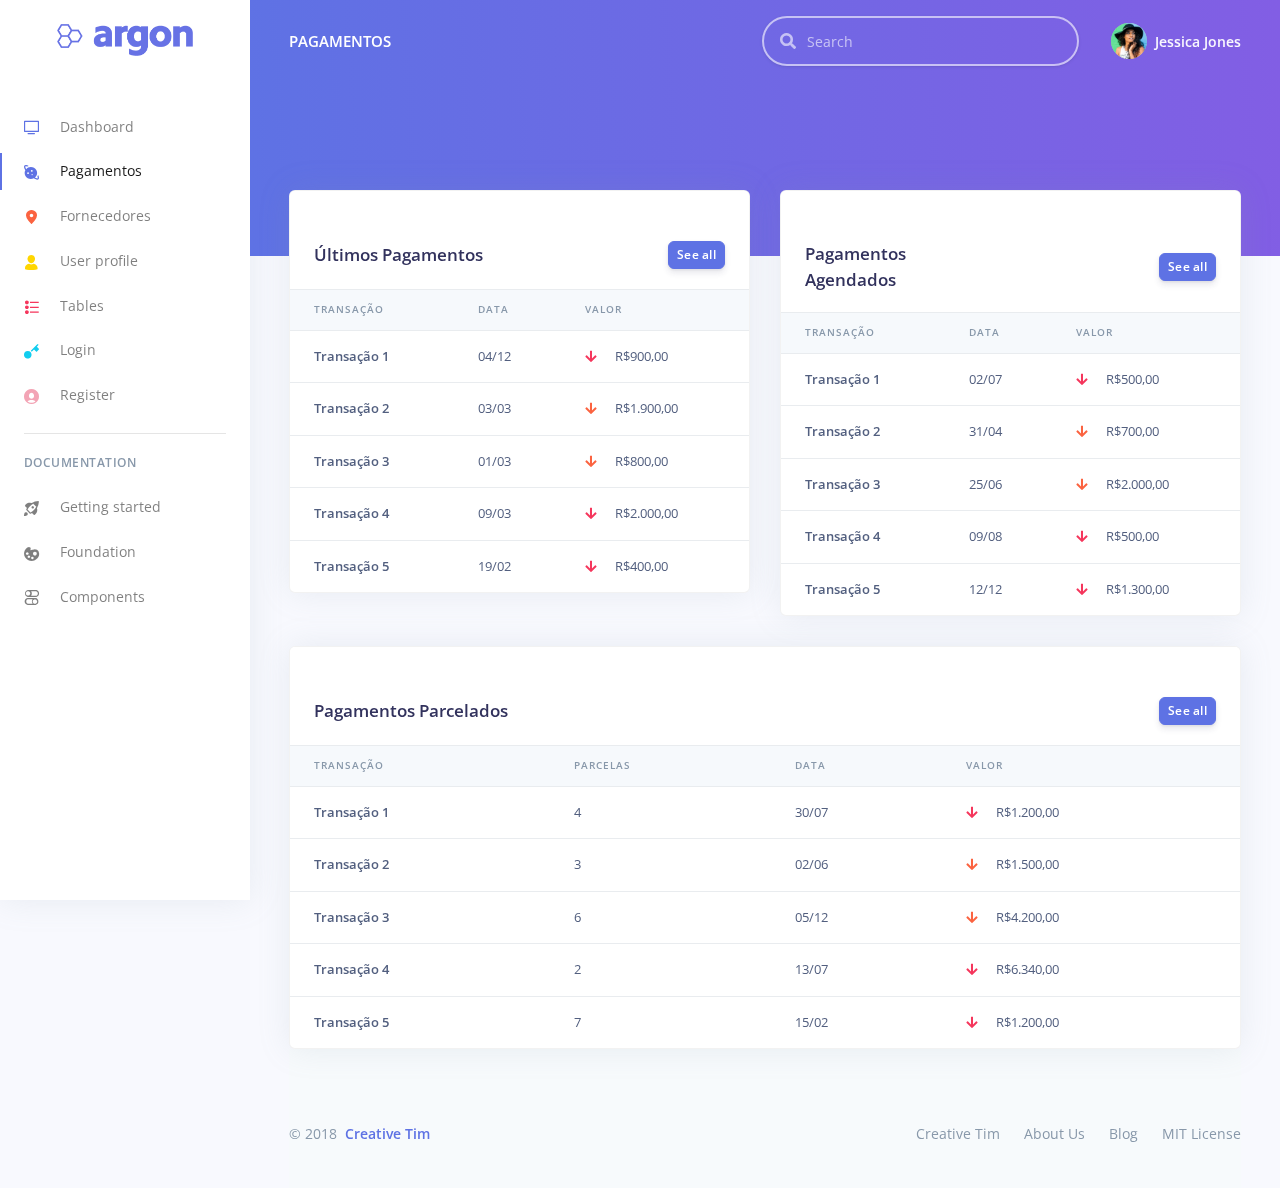
==== commit b84a11a9: "Alterações nas telas do Argon para Mockar algumas funcionalidades" ====
--- a/visafront/pages/icons.html
+++ b/visafront/pages/icons.html
@@ -117,12 +117,12 @@
           </li>
           <li class="nav-item">
             <a class="nav-link active" href="./icons.html">
-              <i class="ni ni-planet text-blue"></i> Icons
+              <i class="ni ni-planet text-blue"></i> Pagamentos
             </a>
           </li>
           <li class="nav-item">
             <a class="nav-link" href="./maps.html">
-              <i class="ni ni-pin-3 text-orange"></i> Maps
+              <i class="ni ni-pin-3 text-orange"></i> Fornecedores
             </a>
           </li>
           <li class="nav-item">
@@ -177,7 +177,7 @@
     <nav class="navbar navbar-top navbar-expand-md navbar-dark" id="navbar-main">
       <div class="container-fluid">
         <!-- Brand -->
-        <a class="h4 mb-0 text-white text-uppercase d-none d-lg-inline-block" href="./index.html">Icons</a>
+        <a class="h4 mb-0 text-white text-uppercase d-none d-lg-inline-block" href="./index.html">Pagamentos</a>
         <!-- Form -->
         <form class="navbar-search navbar-search-dark form-inline mr-3 d-none d-md-flex ml-lg-auto">
           <div class="form-group mb-0">
@@ -237,919 +237,282 @@
       <div class="container-fluid">
         <div class="header-body">
           <!-- Card stats -->
-          <div class="row">
-            <div class="col-xl-3 col-lg-6">
-              <div class="card card-stats mb-4 mb-xl-0">
-                <div class="card-body">
-                  <div class="row">
-                    <div class="col">
-                      <h5 class="card-title text-uppercase text-muted mb-0">Traffic</h5>
-                      <span class="h2 font-weight-bold mb-0">350,897</span>
-                    </div>
-                    <div class="col-auto">
-                      <div class="icon icon-shape bg-danger text-white rounded-circle shadow">
-                        <i class="fas fa-chart-bar"></i>
-                      </div>
-                    </div>
-                  </div>
-                  <p class="mt-3 mb-0 text-muted text-sm">
-                    <span class="text-success mr-2"><i class="fa fa-arrow-up"></i> 3.48%</span>
-                    <span class="text-nowrap">Since last month</span>
-                  </p>
-                </div>
-              </div>
-            </div>
-            <div class="col-xl-3 col-lg-6">
-              <div class="card card-stats mb-4 mb-xl-0">
-                <div class="card-body">
-                  <div class="row">
-                    <div class="col">
-                      <h5 class="card-title text-uppercase text-muted mb-0">New users</h5>
-                      <span class="h2 font-weight-bold mb-0">2,356</span>
-                    </div>
-                    <div class="col-auto">
-                      <div class="icon icon-shape bg-warning text-white rounded-circle shadow">
-                        <i class="fas fa-chart-pie"></i>
-                      </div>
-                    </div>
-                  </div>
-                  <p class="mt-3 mb-0 text-muted text-sm">
-                    <span class="text-danger mr-2"><i class="fas fa-arrow-down"></i> 3.48%</span>
-                    <span class="text-nowrap">Since last week</span>
-                  </p>
-                </div>
-              </div>
-            </div>
-            <div class="col-xl-3 col-lg-6">
-              <div class="card card-stats mb-4 mb-xl-0">
-                <div class="card-body">
-                  <div class="row">
-                    <div class="col">
-                      <h5 class="card-title text-uppercase text-muted mb-0">Sales</h5>
-                      <span class="h2 font-weight-bold mb-0">924</span>
-                    </div>
-                    <div class="col-auto">
-                      <div class="icon icon-shape bg-yellow text-white rounded-circle shadow">
-                        <i class="fas fa-users"></i>
-                      </div>
-                    </div>
-                  </div>
-                  <p class="mt-3 mb-0 text-muted text-sm">
-                    <span class="text-warning mr-2"><i class="fas fa-arrow-down"></i> 1.10%</span>
-                    <span class="text-nowrap">Since yesterday</span>
-                  </p>
-                </div>
-              </div>
-            </div>
-            <div class="col-xl-3 col-lg-6">
-              <div class="card card-stats mb-4 mb-xl-0">
-                <div class="card-body">
-                  <div class="row">
-                    <div class="col">
-                      <h5 class="card-title text-uppercase text-muted mb-0">Performance</h5>
-                      <span class="h2 font-weight-bold mb-0">49,65%</span>
-                    </div>
-                    <div class="col-auto">
-                      <div class="icon icon-shape bg-info text-white rounded-circle shadow">
-                        <i class="fas fa-percent"></i>
-                      </div>
-                    </div>
-                  </div>
-                  <p class="mt-3 mb-0 text-muted text-sm">
-                    <span class="text-success mr-2"><i class="fas fa-arrow-up"></i> 12%</span>
-                    <span class="text-nowrap">Since last month</span>
-                  </p>
-                </div>
-              </div>
-            </div>
-          </div>
         </div>
       </div>
     </div>
     <!-- Page content -->
     <div class="container-fluid mt--7">
       <!-- Table -->
-      <div class="row">
-        <div class="col">
-          <div class="card shadow">
-            <div class="card-header bg-transparent">
-              <h3 class="mb-0">Icons</h3>
-            </div>
-            <div class="card-body">
-              <div class="row icon-examples">
-                <div class="col-lg-3 col-md-6">
-                  <button type="button" class="btn-icon-clipboard" data-clipboard-text="active-40" title="Copy to clipboard">
-                    <div>
-                      <i class="ni ni-active-40"></i>
-                      <span>active-40</span>
+        <div class="row">
+            <div class="col">
+                <div class="card shadow">
+                    <div class="card-header border-0">
+                        <div class="row align-items-center">
+                            <div class="col">
+                                <h3 class="mb-0">Últimos Pagamentos</h3>
+                            </div>
+                            <div class="col text-right">
+                                <a href="#!" class="btn btn-sm btn-primary">See all</a>
+                            </div>
+                        </div>
                     </div>
-                  </button>
+                    <div class="table-responsive">
+                        <!-- Projects table -->
+                        <table class="table align-items-center table-flush">
+                            <thead class="thead-light">
+                                <tr>
+                                    <th scope="col">Transação</th>
+                                    <th scope="col">Data</th>
+                                    <th scope="col">Valor</th>
+                                </tr>
+                            </thead>
+                            <tbody>
+                                <tr>
+                                    <th scope="row">
+                                        Transação 1
+                                    </th>
+                                    <td>
+                                        04/12
+                                    </td>
+                                    <td>
+                                        <i class="fas fa-arrow-down text-danger mr-3"></i> R$900,00
+                                    </td>
+                                </tr>
+                                <tr>
+                                    <th scope="row">
+                                        Transação 2
+                                    </th>
+                                    <td>
+                                        03/03
+                                    </td>
+                                    <td>
+                                        <i class="fas fa-arrow-down text-warning mr-3"></i> R$1.900,00
+                                    </td>
+                                </tr>
+                                <tr>
+                                    <th scope="row">
+                                        Transação 3
+                                    </th>
+                                    <td>
+                                        01/03
+                                    </td>
+                                    <td>
+                                        <i class="fas fa-arrow-down text-warning mr-3"></i> R$800,00
+                                    </td>
+                                </tr>
+                                <tr>
+                                    <th scope="row">
+                                        Transação 4
+                                    </th>
+                                    <td>
+                                        09/03
+                                    </td>
+                                    <td>
+                                        <i class="fas fa-arrow-down text-danger mr-3"></i> R$2.000,00
+                                    </td>
+                                </tr>
+                                <tr>
+                                    <th scope="row">
+                                        Transação 5
+                                    </th>
+                                    <td>
+                                        19/02
+                                    </td>
+                                    <td>
+                                        <i class="fas fa-arrow-down text-danger mr-3"></i> R$400,00
+                                    </td>
+                                </tr>
+                            </tbody>
+                        </table>
+                    </div>
                 </div>
-                <div class="col-lg-3 col-md-6">
-                  <button type="button" class="btn-icon-clipboard" data-clipboard-text="air-baloon" title="Copy to clipboard">
-                    <div>
-                      <i class="ni ni-air-baloon"></i>
-                      <span>air-baloon</span>
+            </div>
+            <div class="col">
+                <div class="card shadow">
+                    <div class="card-header border-0">
+                        <div class="row align-items-center">
+                            <div class="col">
+                                <h3 class="mb-0">Pagamentos Agendados</h3>
+                            </div>
+                            <div class="col text-right">
+                                <a href="#!" class="btn btn-sm btn-primary">See all</a>
+                            </div>
+                        </div>
                     </div>
-                  </button>
+                    <div class="table-responsive">
+                        <!-- Projects table -->
+                        <table class="table align-items-center table-flush">
+                            <thead class="thead-light">
+                                <tr>
+                                    <th scope="col">Transação</th>
+                                    <th scope="col">Data</th>
+                                    <th scope="col">Valor</th>
+                                </tr>
+                            </thead>
+                            <tbody>
+                                <tr>
+                                    <th scope="row">
+                                        Transação 1
+                                    </th>
+                                    <td>
+                                        02/07
+                                    </td>
+                                    <td>
+                                        <i class="fas fa-arrow-down text-danger mr-3"></i> R$500,00
+                                    </td>
+                                </tr>
+                                <tr>
+                                    <th scope="row">
+                                        Transação 2
+                                    </th>
+                                    <td>
+                                        31/04
+                                    </td>
+                                    <td>
+                                        <i class="fas fa-arrow-down text-warning mr-3"></i> R$700,00
+                                    </td>
+                                </tr>
+                                <tr>
+                                    <th scope="row">
+                                        Transação 3
+                                    </th>
+                                    <td>
+                                        25/06
+                                    </td>
+                                    <td>
+                                        <i class="fas fa-arrow-down text-warning mr-3"></i> R$2.000,00
+                                    </td>
+                                </tr>
+                                <tr>
+                                    <th scope="row">
+                                        Transação 4
+                                    </th>
+                                    <td>
+                                        09/08
+                                    </td>
+                                    <td>
+                                        <i class="fas fa-arrow-down text-danger mr-3"></i> R$500,00
+                                    </td>
+                                </tr>
+                                <tr>
+                                    <th scope="row">
+                                        Transação 5
+                                    </th>
+                                    <td>
+                                        12/12
+                                    </td>
+                                    <td>
+                                        <i class="fas fa-arrow-down text-danger mr-3"></i> R$1.300,00
+                                    </td>
+                                </tr>
+                            </tbody>
+                        </table>
+                    </div>
                 </div>
-                <div class="col-lg-3 col-md-6">
-                  <button type="button" class="btn-icon-clipboard" data-clipboard-text="album-2" title="Copy to clipboard">
-                    <div>
-                      <i class="ni ni-album-2"></i>
-                      <span>album-2</span>
+            </div>
+        </div>
+        <div class="row">
+            <div class="col">
+                <div class="card shadow">
+                    <div class="card-header border-0">
+                        <div class="row align-items-center">
+                            <div class="col">
+                                <h3 class="mb-0">Pagamentos Parcelados</h3>
+                            </div>
+                            <div class="col text-right">
+                                <a href="#!" class="btn btn-sm btn-primary">See all</a>
+                            </div>
+                        </div>
                     </div>
-                  </button>
+                    <div class="table-responsive">
+                        <!-- Projects table -->
+                        <table class="table align-items-center table-flush">
+                            <thead class="thead-light">
+                                <tr>
+                                    <th scope="col">Transação</th>
+                                    <th scope="col">Parcelas</th>
+                                    <th scope="col">Data</th>
+                                    <th scope="col">Valor</th>
+                                </tr>
+                            </thead>
+                            <tbody>
+                                <tr>
+                                    <th scope="row">
+                                        Transação 1
+                                    </th>
+                                    <td>
+                                        4
+                                    </td>
+                                    <td>
+                                        30/07
+                                    </td>
+                                    <td>
+                                        <i class="fas fa-arrow-down text-danger mr-3"></i> R$1.200,00
+                                    </td>
+                                </tr>
+                                <tr>
+                                    <th scope="row">
+                                        Transação 2
+                                    </th>
+                                    <td>
+                                        3
+                                    </td>
+                                    <td>
+                                        02/06
+                                    </td>
+                                    <td>
+                                        <i class="fas fa-arrow-down text-warning mr-3"></i> R$1.500,00
+                                    </td>
+                                </tr>
+                                <tr>
+                                    <th scope="row">
+                                        Transação 3
+                                    </th>
+                                    <td>
+                                        6
+                                    </td>
+                                    <td>
+                                        05/12
+                                    </td>
+                                    <td>
+                                        <i class="fas fa-arrow-down text-warning mr-3"></i> R$4.200,00
+                                    </td>
+                                </tr>
+                                <tr>
+                                    <th scope="row">
+                                        Transação 4
+                                    </th>
+                                    <td>
+                                        2
+                                    </td>
+                                    <td>
+                                        13/07
+                                    </td>
+                                    <td>
+                                        <i class="fas fa-arrow-down text-danger mr-3"></i> R$6.340,00
+                                    </td>
+                                </tr>
+                                <tr>
+                                    <th scope="row">
+                                        Transação 5
+                                    </th>
+                                    <td>
+                                        7
+                                    </td>
+                                    <td>
+                                        15/02
+                                    </td>
+                                    <td>
+                                        <i class="fas fa-arrow-down text-danger mr-3"></i> R$1.200,00
+                                    </td>
+                                </tr>
+                            </tbody>
+                        </table>
+                    </div>
                 </div>
-                <div class="col-lg-3 col-md-6">
-                  <button type="button" class="btn-icon-clipboard" data-clipboard-text="align-center" title="Copy to clipboard">
-                    <div>
-                      <i class="ni ni-align-center"></i>
-                      <span>align-center</span>
-                    </div>
-                  </button>
-                </div>
-                <div class="col-lg-3 col-md-6">
-                  <button type="button" class="btn-icon-clipboard" data-clipboard-text="align-left-2" title="Copy to clipboard">
-                    <div>
-                      <i class="ni ni-align-left-2"></i>
-                      <span>align-left-2</span>
-                    </div>
-                  </button>
-                </div>
-                <div class="col-lg-3 col-md-6">
-                  <button type="button" class="btn-icon-clipboard" data-clipboard-text="ambulance" title="Copy to clipboard">
-                    <div>
-                      <i class="ni ni-ambulance"></i>
-                      <span>ambulance</span>
-                    </div>
-                  </button>
-                </div>
-                <div class="col-lg-3 col-md-6">
-                  <button type="button" class="btn-icon-clipboard" data-clipboard-text="app" title="Copy to clipboard">
-                    <div>
-                      <i class="ni ni-app"></i>
-                      <span>app</span>
-                    </div>
-                  </button>
-                </div>
-                <div class="col-lg-3 col-md-6">
-                  <button type="button" class="btn-icon-clipboard" data-clipboard-text="archive-2" title="Copy to clipboard">
-                    <div>
-                      <i class="ni ni-archive-2"></i>
-                      <span>archive-2</span>
-                    </div>
-                  </button>
-                </div>
-                <div class="col-lg-3 col-md-6">
-                  <button type="button" class="btn-icon-clipboard" data-clipboard-text="atom" title="Copy to clipboard">
-                    <div>
-                      <i class="ni ni-atom"></i>
-                      <span>atom</span>
-                    </div>
-                  </button>
-                </div>
-                <div class="col-lg-3 col-md-6">
-                  <button type="button" class="btn-icon-clipboard" data-clipboard-text="badge" title="Copy to clipboard">
-                    <div>
-                      <i class="ni ni-badge"></i>
-                      <span>badge</span>
-                    </div>
-                  </button>
-                </div>
-                <div class="col-lg-3 col-md-6">
-                  <button type="button" class="btn-icon-clipboard" data-clipboard-text="bag-17" title="Copy to clipboard">
-                    <div>
-                      <i class="ni ni-bag-17"></i>
-                      <span>bag-17</span>
-                    </div>
-                  </button>
-                </div>
-                <div class="col-lg-3 col-md-6">
-                  <button type="button" class="btn-icon-clipboard" data-clipboard-text="basket" title="Copy to clipboard">
-                    <div>
-                      <i class="ni ni-basket"></i>
-                      <span>basket</span>
-                    </div>
-                  </button>
-                </div>
-                <div class="col-lg-3 col-md-6">
-                  <button type="button" class="btn-icon-clipboard" data-clipboard-text="bell-55" title="Copy to clipboard">
-                    <div>
-                      <i class="ni ni-bell-55"></i>
-                      <span>bell-55</span>
-                    </div>
-                  </button>
-                </div>
-                <div class="col-lg-3 col-md-6">
-                  <button type="button" class="btn-icon-clipboard" data-clipboard-text="bold-down" title="Copy to clipboard">
-                    <div>
-                      <i class="ni ni-bold-down"></i>
-                      <span>bold-down</span>
-                    </div>
-                  </button>
-                </div>
-                <div class="col-lg-3 col-md-6">
-                  <button type="button" class="btn-icon-clipboard" data-clipboard-text="bold-left" title="Copy to clipboard">
-                    <div>
-                      <i class="ni ni-bold-left"></i>
-                      <span>bold-left</span>
-                    </div>
-                  </button>
-                </div>
-                <div class="col-lg-3 col-md-6">
-                  <button type="button" class="btn-icon-clipboard" data-clipboard-text="bold-right" title="Copy to clipboard">
-                    <div>
-                      <i class="ni ni-bold-right"></i>
-                      <span>bold-right</span>
-                    </div>
-                  </button>
-                </div>
-                <div class="col-lg-3 col-md-6">
-                  <button type="button" class="btn-icon-clipboard" data-clipboard-text="bold-up" title="Copy to clipboard">
-                    <div>
-                      <i class="ni ni-bold-up"></i>
-                      <span>bold-up</span>
-                    </div>
-                  </button>
-                </div>
-                <div class="col-lg-3 col-md-6">
-                  <button type="button" class="btn-icon-clipboard" data-clipboard-text="bold" title="Copy to clipboard">
-                    <div>
-                      <i class="ni ni-bold"></i>
-                      <span>bold</span>
-                    </div>
-                  </button>
-                </div>
-                <div class="col-lg-3 col-md-6">
-                  <button type="button" class="btn-icon-clipboard" data-clipboard-text="book-bookmark" title="Copy to clipboard">
-                    <div>
-                      <i class="ni ni-book-bookmark"></i>
-                      <span>book-bookmark</span>
-                    </div>
-                  </button>
-                </div>
-                <div class="col-lg-3 col-md-6">
-                  <button type="button" class="btn-icon-clipboard" data-clipboard-text="books" title="Copy to clipboard">
-                    <div>
-                      <i class="ni ni-books"></i>
-                      <span>books</span>
-                    </div>
-                  </button>
-                </div>
-                <div class="col-lg-3 col-md-6">
-                  <button type="button" class="btn-icon-clipboard" data-clipboard-text="box-2" title="Copy to clipboard">
-                    <div>
-                      <i class="ni ni-box-2"></i>
-                      <span>box-2</span>
-                    </div>
-                  </button>
-                </div>
-                <div class="col-lg-3 col-md-6">
-                  <button type="button" class="btn-icon-clipboard" data-clipboard-text="briefcase-24" title="Copy to clipboard">
-                    <div>
-                      <i class="ni ni-briefcase-24"></i>
-                      <span>briefcase-24</span>
-                    </div>
-                  </button>
-                </div>
-                <div class="col-lg-3 col-md-6">
-                  <button type="button" class="btn-icon-clipboard" data-clipboard-text="building" title="Copy to clipboard">
-                    <div>
-                      <i class="ni ni-building"></i>
-                      <span>building</span>
-                    </div>
-                  </button>
-                </div>
-                <div class="col-lg-3 col-md-6">
-                  <button type="button" class="btn-icon-clipboard" data-clipboard-text="bulb-61" title="Copy to clipboard">
-                    <div>
-                      <i class="ni ni-bulb-61"></i>
-                      <span>bulb-61</span>
-                    </div>
-                  </button>
-                </div>
-                <div class="col-lg-3 col-md-6">
-                  <button type="button" class="btn-icon-clipboard" data-clipboard-text="bullet-list-67" title="Copy to clipboard">
-                    <div>
-                      <i class="ni ni-bullet-list-67"></i>
-                      <span>bullet-list-67</span>
-                    </div>
-                  </button>
-                </div>
-                <div class="col-lg-3 col-md-6">
-                  <button type="button" class="btn-icon-clipboard" data-clipboard-text="bus-front-12" title="Copy to clipboard">
-                    <div>
-                      <i class="ni ni-bus-front-12"></i>
-                      <span>bus-front-12</span>
-                    </div>
-                  </button>
-                </div>
-                <div class="col-lg-3 col-md-6">
-                  <button type="button" class="btn-icon-clipboard" data-clipboard-text="button-pause" title="Copy to clipboard">
-                    <div>
-                      <i class="ni ni-button-pause"></i>
-                      <span>button-pause</span>
-                    </div>
-                  </button>
-                </div>
-                <div class="col-lg-3 col-md-6">
-                  <button type="button" class="btn-icon-clipboard" data-clipboard-text="button-play" title="Copy to clipboard">
-                    <div>
-                      <i class="ni ni-button-play"></i>
-                      <span>button-play</span>
-                    </div>
-                  </button>
-                </div>
-                <div class="col-lg-3 col-md-6">
-                  <button type="button" class="btn-icon-clipboard" data-clipboard-text="button-power" title="Copy to clipboard">
-                    <div>
-                      <i class="ni ni-button-power"></i>
-                      <span>button-power</span>
-                    </div>
-                  </button>
-                </div>
-                <div class="col-lg-3 col-md-6">
-                  <button type="button" class="btn-icon-clipboard" data-clipboard-text="calendar-grid-58" title="Copy to clipboard">
-                    <div>
-                      <i class="ni ni-calendar-grid-58"></i>
-                      <span>calendar-grid-58</span>
-                    </div>
-                  </button>
-                </div>
-                <div class="col-lg-3 col-md-6">
-                  <button type="button" class="btn-icon-clipboard" data-clipboard-text="camera-compact" title="Copy to clipboard">
-                    <div>
-                      <i class="ni ni-camera-compact"></i>
-                      <span>camera-compact</span>
-                    </div>
-                  </button>
-                </div>
-                <div class="col-lg-3 col-md-6">
-                  <button type="button" class="btn-icon-clipboard" data-clipboard-text="caps-small" title="Copy to clipboard">
-                    <div>
-                      <i class="ni ni-caps-small"></i>
-                      <span>caps-small</span>
-                    </div>
-                  </button>
-                </div>
-                <div class="col-lg-3 col-md-6">
-                  <button type="button" class="btn-icon-clipboard" data-clipboard-text="cart" title="Copy to clipboard">
-                    <div>
-                      <i class="ni ni-cart"></i>
-                      <span>cart</span>
-                    </div>
-                  </button>
-                </div>
-                <div class="col-lg-3 col-md-6">
-                  <button type="button" class="btn-icon-clipboard" data-clipboard-text="chart-bar-32" title="Copy to clipboard">
-                    <div>
-                      <i class="ni ni-chart-bar-32"></i>
-                      <span>chart-bar-32</span>
-                    </div>
-                  </button>
-                </div>
-                <div class="col-lg-3 col-md-6">
-                  <button type="button" class="btn-icon-clipboard" data-clipboard-text="chart-pie-35" title="Copy to clipboard">
-                    <div>
-                      <i class="ni ni-chart-pie-35"></i>
-                      <span>chart-pie-35</span>
-                    </div>
-                  </button>
-                </div>
-                <div class="col-lg-3 col-md-6">
-                  <button type="button" class="btn-icon-clipboard" data-clipboard-text="chat-round" title="Copy to clipboard">
-                    <div>
-                      <i class="ni ni-chat-round"></i>
-                      <span>chat-round</span>
-                    </div>
-                  </button>
-                </div>
-                <div class="col-lg-3 col-md-6">
-                  <button type="button" class="btn-icon-clipboard" data-clipboard-text="check-bold" title="Copy to clipboard">
-                    <div>
-                      <i class="ni ni-check-bold"></i>
-                      <span>check-bold</span>
-                    </div>
-                  </button>
-                </div>
-                <div class="col-lg-3 col-md-6">
-                  <button type="button" class="btn-icon-clipboard" data-clipboard-text="circle-08" title="Copy to clipboard">
-                    <div>
-                      <i class="ni ni-circle-08"></i>
-                      <span>circle-08</span>
-                    </div>
-                  </button>
-                </div>
-                <div class="col-lg-3 col-md-6">
-                  <button type="button" class="btn-icon-clipboard" data-clipboard-text="cloud-download-95" title="Copy to clipboard">
-                    <div>
-                      <i class="ni ni-cloud-download-95"></i>
-                      <span>cloud-download-95</span>
-                    </div>
-                  </button>
-                </div>
-                <div class="col-lg-3 col-md-6">
-                  <button type="button" class="btn-icon-clipboard" data-clipboard-text="cloud-upload-96" title="Copy to clipboard">
-                    <div>
-                      <i class="ni ni-cloud-upload-96"></i>
-                      <span>cloud-upload-96</span>
-                    </div>
-                  </button>
-                </div>
-                <div class="col-lg-3 col-md-6">
-                  <button type="button" class="btn-icon-clipboard" data-clipboard-text="compass-04" title="Copy to clipboard">
-                    <div>
-                      <i class="ni ni-compass-04"></i>
-                      <span>compass-04</span>
-                    </div>
-                  </button>
-                </div>
-                <div class="col-lg-3 col-md-6">
-                  <button type="button" class="btn-icon-clipboard" data-clipboard-text="controller" title="Copy to clipboard">
-                    <div>
-                      <i class="ni ni-controller"></i>
-                      <span>controller</span>
-                    </div>
-                  </button>
-                </div>
-                <div class="col-lg-3 col-md-6">
-                  <button type="button" class="btn-icon-clipboard" data-clipboard-text="credit-card" title="Copy to clipboard">
-                    <div>
-                      <i class="ni ni-credit-card"></i>
-                      <span>credit-card</span>
-                    </div>
-                  </button>
-                </div>
-                <div class="col-lg-3 col-md-6">
-                  <button type="button" class="btn-icon-clipboard" data-clipboard-text="curved-next" title="Copy to clipboard">
-                    <div>
-                      <i class="ni ni-curved-next"></i>
-                      <span>curved-next</span>
-                    </div>
-                  </button>
-                </div>
-                <div class="col-lg-3 col-md-6">
-                  <button type="button" class="btn-icon-clipboard" data-clipboard-text="delivery-fast" title="Copy to clipboard">
-                    <div>
-                      <i class="ni ni-delivery-fast"></i>
-                      <span>delivery-fast</span>
-                    </div>
-                  </button>
-                </div>
-                <div class="col-lg-3 col-md-6">
-                  <button type="button" class="btn-icon-clipboard" data-clipboard-text="diamond" title="Copy to clipboard">
-                    <div>
-                      <i class="ni ni-diamond"></i>
-                      <span>diamond</span>
-                    </div>
-                  </button>
-                </div>
-                <div class="col-lg-3 col-md-6">
-                  <button type="button" class="btn-icon-clipboard" data-clipboard-text="email-83" title="Copy to clipboard">
-                    <div>
-                      <i class="ni ni-email-83"></i>
-                      <span>email-83</span>
-                    </div>
-                  </button>
-                </div>
-                <div class="col-lg-3 col-md-6">
-                  <button type="button" class="btn-icon-clipboard" data-clipboard-text="fat-add" title="Copy to clipboard">
-                    <div>
-                      <i class="ni ni-fat-add"></i>
-                      <span>fat-add</span>
-                    </div>
-                  </button>
-                </div>
-                <div class="col-lg-3 col-md-6">
-                  <button type="button" class="btn-icon-clipboard" data-clipboard-text="fat-delete" title="Copy to clipboard">
-                    <div>
-                      <i class="ni ni-fat-delete"></i>
-                      <span>fat-delete</span>
-                    </div>
-                  </button>
-                </div>
-                <div class="col-lg-3 col-md-6">
-                  <button type="button" class="btn-icon-clipboard" data-clipboard-text="fat-remove" title="Copy to clipboard">
-                    <div>
-                      <i class="ni ni-fat-remove"></i>
-                      <span>fat-remove</span>
-                    </div>
-                  </button>
-                </div>
-                <div class="col-lg-3 col-md-6">
-                  <button type="button" class="btn-icon-clipboard" data-clipboard-text="favourite-28" title="Copy to clipboard">
-                    <div>
-                      <i class="ni ni-favourite-28"></i>
-                      <span>favourite-28</span>
-                    </div>
-                  </button>
-                </div>
-                <div class="col-lg-3 col-md-6">
-                  <button type="button" class="btn-icon-clipboard" data-clipboard-text="folder-17" title="Copy to clipboard">
-                    <div>
-                      <i class="ni ni-folder-17"></i>
-                      <span>folder-17</span>
-                    </div>
-                  </button>
-                </div>
-                <div class="col-lg-3 col-md-6">
-                  <button type="button" class="btn-icon-clipboard" data-clipboard-text="glasses-2" title="Copy to clipboard">
-                    <div>
-                      <i class="ni ni-glasses-2"></i>
-                      <span>glasses-2</span>
-                    </div>
-                  </button>
-                </div>
-                <div class="col-lg-3 col-md-6">
-                  <button type="button" class="btn-icon-clipboard" data-clipboard-text="hat-3" title="Copy to clipboard">
-                    <div>
-                      <i class="ni ni-hat-3"></i>
-                      <span>hat-3</span>
-                    </div>
-                  </button>
-                </div>
-                <div class="col-lg-3 col-md-6">
-                  <button type="button" class="btn-icon-clipboard" data-clipboard-text="headphones" title="Copy to clipboard">
-                    <div>
-                      <i class="ni ni-headphones"></i>
-                      <span>headphones</span>
-                    </div>
-                  </button>
-                </div>
-                <div class="col-lg-3 col-md-6">
-                  <button type="button" class="btn-icon-clipboard" data-clipboard-text="html5" title="Copy to clipboard">
-                    <div>
-                      <i class="ni ni-html5"></i>
-                      <span>html5</span>
-                    </div>
-                  </button>
-                </div>
-                <div class="col-lg-3 col-md-6">
-                  <button type="button" class="btn-icon-clipboard" data-clipboard-text="istanbul" title="Copy to clipboard">
-                    <div>
-                      <i class="ni ni-istanbul"></i>
-                      <span>istanbul</span>
-                    </div>
-                  </button>
-                </div>
-                <div class="col-lg-3 col-md-6">
-                  <button type="button" class="btn-icon-clipboard" data-clipboard-text="circle-08" title="Copy to clipboard">
-                    <div>
-                      <i class="ni ni-circle-08"></i>
-                      <span>circle-08</span>
-                    </div>
-                  </button>
-                </div>
-                <div class="col-lg-3 col-md-6">
-                  <button type="button" class="btn-icon-clipboard" data-clipboard-text="key-25" title="Copy to clipboard">
-                    <div>
-                      <i class="ni ni-key-25"></i>
-                      <span>key-25</span>
-                    </div>
-                  </button>
-                </div>
-                <div class="col-lg-3 col-md-6">
-                  <button type="button" class="btn-icon-clipboard" data-clipboard-text="laptop" title="Copy to clipboard">
-                    <div>
-                      <i class="ni ni-laptop"></i>
-                      <span>laptop</span>
-                    </div>
-                  </button>
-                </div>
-                <div class="col-lg-3 col-md-6">
-                  <button type="button" class="btn-icon-clipboard" data-clipboard-text="like-2" title="Copy to clipboard">
-                    <div>
-                      <i class="ni ni-like-2"></i>
-                      <span>like-2</span>
-                    </div>
-                  </button>
-                </div>
-                <div class="col-lg-3 col-md-6">
-                  <button type="button" class="btn-icon-clipboard" data-clipboard-text="lock-circle-open" title="Copy to clipboard">
-                    <div>
-                      <i class="ni ni-lock-circle-open"></i>
-                      <span>lock-circle-open</span>
-                    </div>
-                  </button>
-                </div>
-                <div class="col-lg-3 col-md-6">
-                  <button type="button" class="btn-icon-clipboard" data-clipboard-text="map-big" title="Copy to clipboard">
-                    <div>
-                      <i class="ni ni-map-big"></i>
-                      <span>map-big</span>
-                    </div>
-                  </button>
-                </div>
-                <div class="col-lg-3 col-md-6">
-                  <button type="button" class="btn-icon-clipboard" data-clipboard-text="mobile-button" title="Copy to clipboard">
-                    <div>
-                      <i class="ni ni-mobile-button"></i>
-                      <span>mobile-button</span>
-                    </div>
-                  </button>
-                </div>
-                <div class="col-lg-3 col-md-6">
-                  <button type="button" class="btn-icon-clipboard" data-clipboard-text="money-coins" title="Copy to clipboard">
-                    <div>
-                      <i class="ni ni-money-coins"></i>
-                      <span>money-coins</span>
-                    </div>
-                  </button>
-                </div>
-                <div class="col-lg-3 col-md-6">
-                  <button type="button" class="btn-icon-clipboard" data-clipboard-text="note-03" title="Copy to clipboard">
-                    <div>
-                      <i class="ni ni-note-03"></i>
-                      <span>note-03</span>
-                    </div>
-                  </button>
-                </div>
-                <div class="col-lg-3 col-md-6">
-                  <button type="button" class="btn-icon-clipboard" data-clipboard-text="notification-70" title="Copy to clipboard">
-                    <div>
-                      <i class="ni ni-notification-70"></i>
-                      <span>notification-70</span>
-                    </div>
-                  </button>
-                </div>
-                <div class="col-lg-3 col-md-6">
-                  <button type="button" class="btn-icon-clipboard" data-clipboard-text="palette" title="Copy to clipboard">
-                    <div>
-                      <i class="ni ni-palette"></i>
-                      <span>palette</span>
-                    </div>
-                  </button>
-                </div>
-                <div class="col-lg-3 col-md-6">
-                  <button type="button" class="btn-icon-clipboard" data-clipboard-text="paper-diploma" title="Copy to clipboard">
-                    <div>
-                      <i class="ni ni-paper-diploma"></i>
-                      <span>paper-diploma</span>
-                    </div>
-                  </button>
-                </div>
-                <div class="col-lg-3 col-md-6">
-                  <button type="button" class="btn-icon-clipboard" data-clipboard-text="pin-3" title="Copy to clipboard">
-                    <div>
-                      <i class="ni ni-pin-3"></i>
-                      <span>pin-3</span>
-                    </div>
-                  </button>
-                </div>
-                <div class="col-lg-3 col-md-6">
-                  <button type="button" class="btn-icon-clipboard" data-clipboard-text="planet" title="Copy to clipboard">
-                    <div>
-                      <i class="ni ni-planet"></i>
-                      <span>planet</span>
-                    </div>
-                  </button>
-                </div>
-                <div class="col-lg-3 col-md-6">
-                  <button type="button" class="btn-icon-clipboard" data-clipboard-text="ruler-pencil" title="Copy to clipboard">
-                    <div>
-                      <i class="ni ni-ruler-pencil"></i>
-                      <span>ruler-pencil</span>
-                    </div>
-                  </button>
-                </div>
-                <div class="col-lg-3 col-md-6">
-                  <button type="button" class="btn-icon-clipboard" data-clipboard-text="satisfied" title="Copy to clipboard">
-                    <div>
-                      <i class="ni ni-satisfied"></i>
-                      <span>satisfied</span>
-                    </div>
-                  </button>
-                </div>
-                <div class="col-lg-3 col-md-6">
-                  <button type="button" class="btn-icon-clipboard" data-clipboard-text="scissors" title="Copy to clipboard">
-                    <div>
-                      <i class="ni ni-scissors"></i>
-                      <span>scissors</span>
-                    </div>
-                  </button>
-                </div>
-                <div class="col-lg-3 col-md-6">
-                  <button type="button" class="btn-icon-clipboard" data-clipboard-text="send" title="Copy to clipboard">
-                    <div>
-                      <i class="ni ni-send"></i>
-                      <span>send</span>
-                    </div>
-                  </button>
-                </div>
-                <div class="col-lg-3 col-md-6">
-                  <button type="button" class="btn-icon-clipboard" data-clipboard-text="settings-gear-65" title="Copy to clipboard">
-                    <div>
-                      <i class="ni ni-settings-gear-65"></i>
-                      <span>settings-gear-65</span>
-                    </div>
-                  </button>
-                </div>
-                <div class="col-lg-3 col-md-6">
-                  <button type="button" class="btn-icon-clipboard" data-clipboard-text="settings" title="Copy to clipboard">
-                    <div>
-                      <i class="ni ni-settings"></i>
-                      <span>settings</span>
-                    </div>
-                  </button>
-                </div>
-                <div class="col-lg-3 col-md-6">
-                  <button type="button" class="btn-icon-clipboard" data-clipboard-text="single-02" title="Copy to clipboard">
-                    <div>
-                      <i class="ni ni-single-02"></i>
-                      <span>single-02</span>
-                    </div>
-                  </button>
-                </div>
-                <div class="col-lg-3 col-md-6">
-                  <button type="button" class="btn-icon-clipboard" data-clipboard-text="single-copy-04" title="Copy to clipboard">
-                    <div>
-                      <i class="ni ni-single-copy-04"></i>
-                      <span>single-copy-04</span>
-                    </div>
-                  </button>
-                </div>
-                <div class="col-lg-3 col-md-6">
-                  <button type="button" class="btn-icon-clipboard" data-clipboard-text="sound-wave" title="Copy to clipboard">
-                    <div>
-                      <i class="ni ni-sound-wave"></i>
-                      <span>sound-wave</span>
-                    </div>
-                  </button>
-                </div>
-                <div class="col-lg-3 col-md-6">
-                  <button type="button" class="btn-icon-clipboard" data-clipboard-text="spaceship" title="Copy to clipboard">
-                    <div>
-                      <i class="ni ni-spaceship"></i>
-                      <span>spaceship</span>
-                    </div>
-                  </button>
-                </div>
-                <div class="col-lg-3 col-md-6">
-                  <button type="button" class="btn-icon-clipboard" data-clipboard-text="square-pin" title="Copy to clipboard">
-                    <div>
-                      <i class="ni ni-square-pin"></i>
-                      <span>square-pin</span>
-                    </div>
-                  </button>
-                </div>
-                <div class="col-lg-3 col-md-6">
-                  <button type="button" class="btn-icon-clipboard" data-clipboard-text="support-16" title="Copy to clipboard">
-                    <div>
-                      <i class="ni ni-support-16"></i>
-                      <span>support-16</span>
-                    </div>
-                  </button>
-                </div>
-                <div class="col-lg-3 col-md-6">
-                  <button type="button" class="btn-icon-clipboard" data-clipboard-text="tablet-button" title="Copy to clipboard">
-                    <div>
-                      <i class="ni ni-tablet-button"></i>
-                      <span>tablet-button</span>
-                    </div>
-                  </button>
-                </div>
-                <div class="col-lg-3 col-md-6">
-                  <button type="button" class="btn-icon-clipboard" data-clipboard-text="tag" title="Copy to clipboard">
-                    <div>
-                      <i class="ni ni-tag"></i>
-                      <span>tag</span>
-                    </div>
-                  </button>
-                </div>
-                <div class="col-lg-3 col-md-6">
-                  <button type="button" class="btn-icon-clipboard" data-clipboard-text="tie-bow" title="Copy to clipboard">
-                    <div>
-                      <i class="ni ni-tie-bow"></i>
-                      <span>tie-bow</span>
-                    </div>
-                  </button>
-                </div>
-                <div class="col-lg-3 col-md-6">
-                  <button type="button" class="btn-icon-clipboard" data-clipboard-text="time-alarm" title="Copy to clipboard">
-                    <div>
-                      <i class="ni ni-time-alarm"></i>
-                      <span>time-alarm</span>
-                    </div>
-                  </button>
-                </div>
-                <div class="col-lg-3 col-md-6">
-                  <button type="button" class="btn-icon-clipboard" data-clipboard-text="trophy" title="Copy to clipboard">
-                    <div>
-                      <i class="ni ni-trophy"></i>
-                      <span>trophy</span>
-                    </div>
-                  </button>
-                </div>
-                <div class="col-lg-3 col-md-6">
-                  <button type="button" class="btn-icon-clipboard" data-clipboard-text="tv-2" title="Copy to clipboard">
-                    <div>
-                      <i class="ni ni-tv-2"></i>
-                      <span>tv-2</span>
-                    </div>
-                  </button>
-                </div>
-                <div class="col-lg-3 col-md-6">
-                  <button type="button" class="btn-icon-clipboard" data-clipboard-text="umbrella-13" title="Copy to clipboard">
-                    <div>
-                      <i class="ni ni-umbrella-13"></i>
-                      <span>umbrella-13</span>
-                    </div>
-                  </button>
-                </div>
-                <div class="col-lg-3 col-md-6">
-                  <button type="button" class="btn-icon-clipboard" data-clipboard-text="user-run" title="Copy to clipboard">
-                    <div>
-                      <i class="ni ni-user-run"></i>
-                      <span>user-run</span>
-                    </div>
-                  </button>
-                </div>
-                <div class="col-lg-3 col-md-6">
-                  <button type="button" class="btn-icon-clipboard" data-clipboard-text="vector" title="Copy to clipboard">
-                    <div>
-                      <i class="ni ni-vector"></i>
-                      <span>vector</span>
-                    </div>
-                  </button>
-                </div>
-                <div class="col-lg-3 col-md-6">
-                  <button type="button" class="btn-icon-clipboard" data-clipboard-text="watch-time" title="Copy to clipboard">
-                    <div>
-                      <i class="ni ni-watch-time"></i>
-                      <span>watch-time</span>
-                    </div>
-                  </button>
-                </div>
-                <div class="col-lg-3 col-md-6">
-                  <button type="button" class="btn-icon-clipboard" data-clipboard-text="world" title="Copy to clipboard">
-                    <div>
-                      <i class="ni ni-world"></i>
-                      <span>world</span>
-                    </div>
-                  </button>
-                </div>
-                <div class="col-lg-3 col-md-6">
-                  <button type="button" class="btn-icon-clipboard" data-clipboard-text="zoom-split-in" title="Copy to clipboard">
-                    <div>
-                      <i class="ni ni-zoom-split-in"></i>
-                      <span>zoom-split-in</span>
-                    </div>
-                  </button>
-                </div>
-                <div class="col-lg-3 col-md-6">
-                  <button type="button" class="btn-icon-clipboard" data-clipboard-text="collection" title="Copy to clipboard">
-                    <div>
-                      <i class="ni ni-collection"></i>
-                      <span>collection</span>
-                    </div>
-                  </button>
-                </div>
-                <div class="col-lg-3 col-md-6">
-                  <button type="button" class="btn-icon-clipboard" data-clipboard-text="image" title="Copy to clipboard">
-                    <div>
-                      <i class="ni ni-image"></i>
-                      <span>image</span>
-                    </div>
-                  </button>
-                </div>
-                <div class="col-lg-3 col-md-6">
-                  <button type="button" class="btn-icon-clipboard" data-clipboard-text="shop" title="Copy to clipboard">
-                    <div>
-                      <i class="ni ni-shop"></i>
-                      <span>shop</span>
-                    </div>
-                  </button>
-                </div>
-                <div class="col-lg-3 col-md-6">
-                  <button type="button" class="btn-icon-clipboard" data-clipboard-text="ungroup" title="Copy to clipboard">
-                    <div>
-                      <i class="ni ni-ungroup"></i>
-                      <span>ungroup</span>
-                    </div>
-                  </button>
-                </div>
-                <div class="col-lg-3 col-md-6">
-                  <button type="button" class="btn-icon-clipboard" data-clipboard-text="world-2" title="Copy to clipboard">
-                    <div>
-                      <i class="ni ni-world-2"></i>
-                      <span>world-2</span>
-                    </div>
-                  </button>
-                </div>
-                <div class="col-lg-3 col-md-6">
-                  <button type="button" class="btn-icon-clipboard" data-clipboard-text="ui-04" title="Copy to clipboard">
-                    <div>
-                      <i class="ni ni-ui-04"></i>
-                      <span>ui-04</span>
-                    </div>
-                  </button>
-                </div>
-              </div>
-            </div>
-          </div>
+            </div>
+
         </div>
-      </div>
       <!-- Footer -->
       <footer class="footer">
         <div class="row align-items-center justify-content-xl-between">
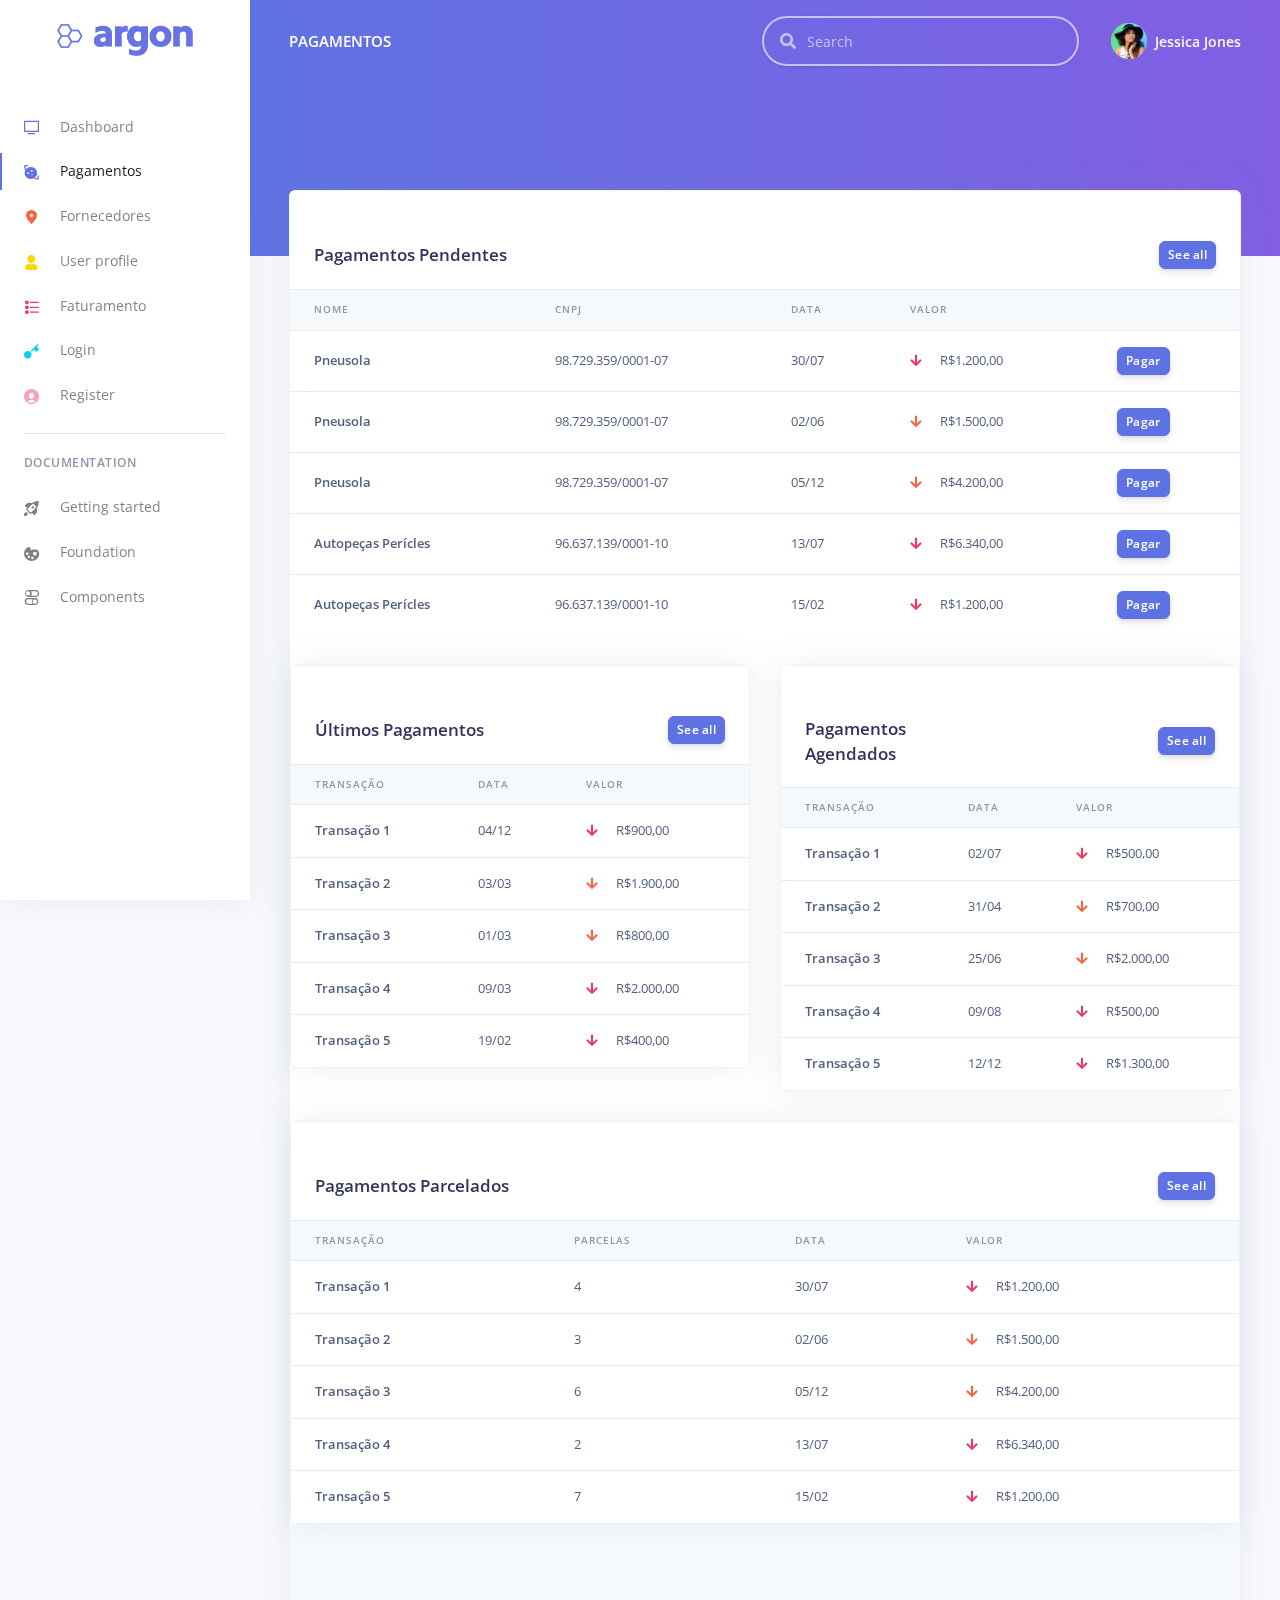
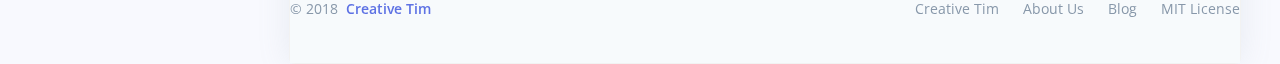
==== commit 8d13f13e: "mais alterações" ====
--- a/visafront/pages/icons.html
+++ b/visafront/pages/icons.html
@@ -132,7 +132,7 @@
           </li>
           <li class="nav-item">
             <a class="nav-link" href="./tables.html">
-              <i class="ni ni-bullet-list-67 text-red"></i> Tables
+              <i class="ni ni-bullet-list-67 text-red"></i> Faturamento
             </a>
           </li>
           <li class="nav-item">
@@ -242,14 +242,14 @@
     </div>
     <!-- Page content -->
     <div class="container-fluid mt--7">
-      <!-- Table -->
+        <!-- Table -->
         <div class="row">
             <div class="col">
                 <div class="card shadow">
                     <div class="card-header border-0">
                         <div class="row align-items-center">
                             <div class="col">
-                                <h3 class="mb-0">Últimos Pagamentos</h3>
+                                <h3 class="mb-0">Pagamentos Pendentes</h3>
                             </div>
                             <div class="col text-right">
                                 <a href="#!" class="btn btn-sm btn-primary">See all</a>
@@ -261,285 +261,452 @@
                         <table class="table align-items-center table-flush">
                             <thead class="thead-light">
                                 <tr>
-                                    <th scope="col">Transação</th>
+                                    <th scope="col">Nome</th>
+                                    <th scope="col">CNPJ</th>
                                     <th scope="col">Data</th>
                                     <th scope="col">Valor</th>
+                                    <th scope="col"></th>
                                 </tr>
                             </thead>
                             <tbody>
                                 <tr>
                                     <th scope="row">
-                                        Transação 1
+                                        Pneusola
                                     </th>
                                     <td>
-                                        04/12
-                                    </td>
-                                    <td>
-                                        <i class="fas fa-arrow-down text-danger mr-3"></i> R$900,00
+                                        98.729.359/0001-07
+                                    </td>
+                                    <td>
+                                        30/07
+                                    </td>
+                                    <td>
+                                        <i class="fas fa-arrow-down text-danger mr-3"></i> R$1.200,00
+                                    </td>
+                                    <td>
+                                        <a href="#!" class="btn btn-sm btn-primary" data-toggle="modal" data-target="#pagamentoModal">Pagar</a>
                                     </td>
                                 </tr>
                                 <tr>
                                     <th scope="row">
-                                        Transação 2
+                                        Pneusola
                                     </th>
                                     <td>
-                                        03/03
-                                    </td>
-                                    <td>
-                                        <i class="fas fa-arrow-down text-warning mr-3"></i> R$1.900,00
-                                    </td>
+                                        98.729.359/0001-07
+                                    </td>
+                                    <td>
+                                        02/06
+                                    </td>
+                                    <td>
+                                        <i class="fas fa-arrow-down text-warning mr-3"></i> R$1.500,00
+                                    </td>
+                                    <td>
+                                        <a href="#!" class="btn btn-sm btn-primary" data-toggle="modal" data-target="#pagamentoModal">Pagar</a>
+                                    </td>
+
                                 </tr>
                                 <tr>
                                     <th scope="row">
-                                        Transação 3
+                                        Pneusola
                                     </th>
                                     <td>
-                                        01/03
-                                    </td>
-                                    <td>
-                                        <i class="fas fa-arrow-down text-warning mr-3"></i> R$800,00
+                                        98.729.359/0001-07
+                                    </td>
+                                    <td>
+                                        05/12
+                                    </td>
+                                    <td>
+                                        <i class="fas fa-arrow-down text-warning mr-3"></i> R$4.200,00
+                                    </td>
+                                    <td>
+                                        <a href="#!" class="btn btn-sm btn-primary" data-toggle="modal" data-target="#pagamentoModal">Pagar</a>
                                     </td>
                                 </tr>
                                 <tr>
                                     <th scope="row">
-                                        Transação 4
+                                        Autopeças Perícles
                                     </th>
                                     <td>
-                                        09/03
-                                    </td>
-                                    <td>
-                                        <i class="fas fa-arrow-down text-danger mr-3"></i> R$2.000,00
+                                        96.637.139/0001-10
+                                    </td>
+                                    <td>
+                                        13/07
+                                    </td>
+                                    <td>
+                                        <i class="fas fa-arrow-down text-danger mr-3"></i> R$6.340,00
+                                    </td>
+                                    <td>
+                                        <a href="#!" class="btn btn-sm btn-primary" data-toggle="modal" data-target="#pagamentoModal">Pagar</a>
                                     </td>
                                 </tr>
                                 <tr>
                                     <th scope="row">
-                                        Transação 5
+                                        Autopeças Perícles
                                     </th>
                                     <td>
-                                        19/02
-                                    </td>
-                                    <td>
-                                        <i class="fas fa-arrow-down text-danger mr-3"></i> R$400,00
+                                        96.637.139/0001-10
+                                    </td>
+                                    <td>
+                                        15/02
+                                    </td>
+                                    <td>
+                                        <i class="fas fa-arrow-down text-danger mr-3"></i> R$1.200,00
+                                    </td>
+                                    <td>
+                                        <a href="#!" class="btn btn-sm btn-primary" data-toggle="modal" data-target="#pagamentoModal">Pagar</a>
                                     </td>
                                 </tr>
                             </tbody>
                         </table>
                     </div>
-                </div>
-            </div>
-            <div class="col">
-                <div class="card shadow">
-                    <div class="card-header border-0">
-                        <div class="row align-items-center">
-                            <div class="col">
-                                <h3 class="mb-0">Pagamentos Agendados</h3>
+                    <div class="modal fade" id="pagamentoModal" tabindex="-1" role="dialog" aria-labelledby="exampleModalLabel" aria-hidden="true">
+                        <div class="modal-dialog modal-dialog-centered" role="document">
+                            <div class="modal-content">
+                                <div class="card-body px-lg-5 py-lg-5">
+                                    <div class="text-center text-muted mb-4">
+                                        <small>Ordem de Pagamento</small>
+                                    </div>
+                                    <form role="form">
+                                        <div class="card-body">
+                                            <h4 class="card-title">Empresa</h4>
+                                            <h5 class="card-subtitle">CNPJ</h5>
+                                            <p class="card-text">31233123123</p>
+                                        </div>
+                                        <div class="card-body">
+                                            <h4 class="card-title">Valor</h4>
+                                            <p class="card-text">R$20.000,00</p>
+                                        </div>
+
+                                        <div class="card-body">
+                                            <h4 class="card-title">Descrição</h4>
+                                            <p class="card-text">PNEU ARO 15 GOODYEAR EAGLE SPORT 195/55 R15 85H</p>
+                                        </div>
+                                        <div class="card-body">
+                                            <h4 class="card-title">Data</h4>
+                                            <p class="card-text">15/02/2019</p>
+                                        </div>
+
+                                        <div class="card-body">
+                                            <h4 class="card-title">Pagamento Recorrente</h4>
+                                            <h5 class="card-subtitle">Número de vezes</h5>
+                                            <p class="card-text">0</p>
+                                        </div>
+                                        <div class="card-body">
+                                            <h4 class="card-title">Cartão</h4>
+                                            <div class="radio">
+                                                <label><input type="radio" name="optradio" checked> 400043923949423</label>
+                                            </div>
+                                            <div class="radio">
+                                                <label><input type="radio" name="optradio"> 98043923949453</label>
+                                            </div>
+                                        </div>
+                                    </form>
+                                </div>
+                                <div class="modal-footer">
+                                    <button type="button" class="btn btn-secondary" data-dismiss="modal">Voltar</button>
+                                    <button type="button" class="btn btn-primary" >Pagar</button>
+                                </div>
+
                             </div>
-                            <div class="col text-right">
-                                <a href="#!" class="btn btn-sm btn-primary">See all</a>
+                        </div>
+
+                    </div>
+                    <div class="row">
+                        <div class="col">
+                            <div class="card shadow">
+                                <div class="card-header border-0">
+                                    <div class="row align-items-center">
+                                        <div class="col">
+                                            <h3 class="mb-0">Últimos Pagamentos</h3>
+                                        </div>
+                                        <div class="col text-right">
+                                            <a href="#!" class="btn btn-sm btn-primary">See all</a>
+                                        </div>
+                                    </div>
+                                </div>
+                                <div class="table-responsive">
+                                    <!-- Projects table -->
+                                    <table class="table align-items-center table-flush">
+                                        <thead class="thead-light">
+                                            <tr>
+                                                <th scope="col">Transação</th>
+                                                <th scope="col">Data</th>
+                                                <th scope="col">Valor</th>
+                                            </tr>
+                                        </thead>
+                                        <tbody>
+                                            <tr>
+                                                <th scope="row">
+                                                    Transação 1
+                                                </th>
+                                                <td>
+                                                    04/12
+                                                </td>
+                                                <td>
+                                                    <i class="fas fa-arrow-down text-danger mr-3"></i> R$900,00
+                                                </td>
+                                            </tr>
+                                            <tr>
+                                                <th scope="row">
+                                                    Transação 2
+                                                </th>
+                                                <td>
+                                                    03/03
+                                                </td>
+                                                <td>
+                                                    <i class="fas fa-arrow-down text-warning mr-3"></i> R$1.900,00
+                                                </td>
+                                            </tr>
+                                            <tr>
+                                                <th scope="row">
+                                                    Transação 3
+                                                </th>
+                                                <td>
+                                                    01/03
+                                                </td>
+                                                <td>
+                                                    <i class="fas fa-arrow-down text-warning mr-3"></i> R$800,00
+                                                </td>
+                                            </tr>
+                                            <tr>
+                                                <th scope="row">
+                                                    Transação 4
+                                                </th>
+                                                <td>
+                                                    09/03
+                                                </td>
+                                                <td>
+                                                    <i class="fas fa-arrow-down text-danger mr-3"></i> R$2.000,00
+                                                </td>
+                                            </tr>
+                                            <tr>
+                                                <th scope="row">
+                                                    Transação 5
+                                                </th>
+                                                <td>
+                                                    19/02
+                                                </td>
+                                                <td>
+                                                    <i class="fas fa-arrow-down text-danger mr-3"></i> R$400,00
+                                                </td>
+                                            </tr>
+                                        </tbody>
+                                    </table>
+                                </div>
+                            </div>
+                        </div>
+                        <div class="col">
+                            <div class="card shadow">
+                                <div class="card-header border-0">
+                                    <div class="row align-items-center">
+                                        <div class="col">
+                                            <h3 class="mb-0">Pagamentos Agendados</h3>
+                                        </div>
+                                        <div class="col text-right">
+                                            <a href="#!" class="btn btn-sm btn-primary">See all</a>
+                                        </div>
+                                    </div>
+                                </div>
+                                <div class="table-responsive">
+                                    <!-- Projects table -->
+                                    <table class="table align-items-center table-flush">
+                                        <thead class="thead-light">
+                                            <tr>
+                                                <th scope="col">Transação</th>
+                                                <th scope="col">Data</th>
+                                                <th scope="col">Valor</th>
+                                            </tr>
+                                        </thead>
+                                        <tbody>
+                                            <tr>
+                                                <th scope="row">
+                                                    Transação 1
+                                                </th>
+                                                <td>
+                                                    02/07
+                                                </td>
+                                                <td>
+                                                    <i class="fas fa-arrow-down text-danger mr-3"></i> R$500,00
+                                                </td>
+                                            </tr>
+                                            <tr>
+                                                <th scope="row">
+                                                    Transação 2
+                                                </th>
+                                                <td>
+                                                    31/04
+                                                </td>
+                                                <td>
+                                                    <i class="fas fa-arrow-down text-warning mr-3"></i> R$700,00
+                                                </td>
+                                            </tr>
+                                            <tr>
+                                                <th scope="row">
+                                                    Transação 3
+                                                </th>
+                                                <td>
+                                                    25/06
+                                                </td>
+                                                <td>
+                                                    <i class="fas fa-arrow-down text-warning mr-3"></i> R$2.000,00
+                                                </td>
+                                            </tr>
+                                            <tr>
+                                                <th scope="row">
+                                                    Transação 4
+                                                </th>
+                                                <td>
+                                                    09/08
+                                                </td>
+                                                <td>
+                                                    <i class="fas fa-arrow-down text-danger mr-3"></i> R$500,00
+                                                </td>
+                                            </tr>
+                                            <tr>
+                                                <th scope="row">
+                                                    Transação 5
+                                                </th>
+                                                <td>
+                                                    12/12
+                                                </td>
+                                                <td>
+                                                    <i class="fas fa-arrow-down text-danger mr-3"></i> R$1.300,00
+                                                </td>
+                                            </tr>
+                                        </tbody>
+                                    </table>
+                                </div>
                             </div>
                         </div>
                     </div>
-                    <div class="table-responsive">
-                        <!-- Projects table -->
-                        <table class="table align-items-center table-flush">
-                            <thead class="thead-light">
-                                <tr>
-                                    <th scope="col">Transação</th>
-                                    <th scope="col">Data</th>
-                                    <th scope="col">Valor</th>
-                                </tr>
-                            </thead>
-                            <tbody>
-                                <tr>
-                                    <th scope="row">
-                                        Transação 1
-                                    </th>
-                                    <td>
-                                        02/07
-                                    </td>
-                                    <td>
-                                        <i class="fas fa-arrow-down text-danger mr-3"></i> R$500,00
-                                    </td>
-                                </tr>
-                                <tr>
-                                    <th scope="row">
-                                        Transação 2
-                                    </th>
-                                    <td>
-                                        31/04
-                                    </td>
-                                    <td>
-                                        <i class="fas fa-arrow-down text-warning mr-3"></i> R$700,00
-                                    </td>
-                                </tr>
-                                <tr>
-                                    <th scope="row">
-                                        Transação 3
-                                    </th>
-                                    <td>
-                                        25/06
-                                    </td>
-                                    <td>
-                                        <i class="fas fa-arrow-down text-warning mr-3"></i> R$2.000,00
-                                    </td>
-                                </tr>
-                                <tr>
-                                    <th scope="row">
-                                        Transação 4
-                                    </th>
-                                    <td>
-                                        09/08
-                                    </td>
-                                    <td>
-                                        <i class="fas fa-arrow-down text-danger mr-3"></i> R$500,00
-                                    </td>
-                                </tr>
-                                <tr>
-                                    <th scope="row">
-                                        Transação 5
-                                    </th>
-                                    <td>
-                                        12/12
-                                    </td>
-                                    <td>
-                                        <i class="fas fa-arrow-down text-danger mr-3"></i> R$1.300,00
-                                    </td>
-                                </tr>
-                            </tbody>
-                        </table>
-                    </div>
-                </div>
-            </div>
-        </div>
-        <div class="row">
-            <div class="col">
-                <div class="card shadow">
-                    <div class="card-header border-0">
-                        <div class="row align-items-center">
-                            <div class="col">
-                                <h3 class="mb-0">Pagamentos Parcelados</h3>
-                            </div>
-                            <div class="col text-right">
-                                <a href="#!" class="btn btn-sm btn-primary">See all</a>
+                    <div class="row">
+                        <div class="col">
+                            <div class="card shadow">
+                                <div class="card-header border-0">
+                                    <div class="row align-items-center">
+                                        <div class="col">
+                                            <h3 class="mb-0">Pagamentos Parcelados</h3>
+                                        </div>
+                                        <div class="col text-right">
+                                            <a href="#!" class="btn btn-sm btn-primary">See all</a>
+                                        </div>
+                                    </div>
+                                </div>
+                                <div class="table-responsive">
+                                    <!-- Projects table -->
+                                    <table class="table align-items-center table-flush">
+                                        <thead class="thead-light">
+                                            <tr>
+                                                <th scope="col">Transação</th>
+                                                <th scope="col">Parcelas</th>
+                                                <th scope="col">Data</th>
+                                                <th scope="col">Valor</th>
+                                            </tr>
+                                        </thead>
+                                        <tbody>
+                                            <tr>
+                                                <th scope="row">
+                                                    Transação 1
+                                                </th>
+                                                <td>
+                                                    4
+                                                </td>
+                                                <td>
+                                                    30/07
+                                                </td>
+                                                <td>
+                                                    <i class="fas fa-arrow-down text-danger mr-3"></i> R$1.200,00
+                                                </td>
+                                            </tr>
+                                            <tr>
+                                                <th scope="row">
+                                                    Transação 2
+                                                </th>
+                                                <td>
+                                                    3
+                                                </td>
+                                                <td>
+                                                    02/06
+                                                </td>
+                                                <td>
+                                                    <i class="fas fa-arrow-down text-warning mr-3"></i> R$1.500,00
+                                                </td>
+                                            </tr>
+                                            <tr>
+                                                <th scope="row">
+                                                    Transação 3
+                                                </th>
+                                                <td>
+                                                    6
+                                                </td>
+                                                <td>
+                                                    05/12
+                                                </td>
+                                                <td>
+                                                    <i class="fas fa-arrow-down text-warning mr-3"></i> R$4.200,00
+                                                </td>
+                                            </tr>
+                                            <tr>
+                                                <th scope="row">
+                                                    Transação 4
+                                                </th>
+                                                <td>
+                                                    2
+                                                </td>
+                                                <td>
+                                                    13/07
+                                                </td>
+                                                <td>
+                                                    <i class="fas fa-arrow-down text-danger mr-3"></i> R$6.340,00
+                                                </td>
+                                            </tr>
+                                            <tr>
+                                                <th scope="row">
+                                                    Transação 5
+                                                </th>
+                                                <td>
+                                                    7
+                                                </td>
+                                                <td>
+                                                    15/02
+                                                </td>
+                                                <td>
+                                                    <i class="fas fa-arrow-down text-danger mr-3"></i> R$1.200,00
+                                                </td>
+                                            </tr>
+                                        </tbody>
+                                    </table>
+                                </div>
                             </div>
                         </div>
+
                     </div>
-                    <div class="table-responsive">
-                        <!-- Projects table -->
-                        <table class="table align-items-center table-flush">
-                            <thead class="thead-light">
-                                <tr>
-                                    <th scope="col">Transação</th>
-                                    <th scope="col">Parcelas</th>
-                                    <th scope="col">Data</th>
-                                    <th scope="col">Valor</th>
-                                </tr>
-                            </thead>
-                            <tbody>
-                                <tr>
-                                    <th scope="row">
-                                        Transação 1
-                                    </th>
-                                    <td>
-                                        4
-                                    </td>
-                                    <td>
-                                        30/07
-                                    </td>
-                                    <td>
-                                        <i class="fas fa-arrow-down text-danger mr-3"></i> R$1.200,00
-                                    </td>
-                                </tr>
-                                <tr>
-                                    <th scope="row">
-                                        Transação 2
-                                    </th>
-                                    <td>
-                                        3
-                                    </td>
-                                    <td>
-                                        02/06
-                                    </td>
-                                    <td>
-                                        <i class="fas fa-arrow-down text-warning mr-3"></i> R$1.500,00
-                                    </td>
-                                </tr>
-                                <tr>
-                                    <th scope="row">
-                                        Transação 3
-                                    </th>
-                                    <td>
-                                        6
-                                    </td>
-                                    <td>
-                                        05/12
-                                    </td>
-                                    <td>
-                                        <i class="fas fa-arrow-down text-warning mr-3"></i> R$4.200,00
-                                    </td>
-                                </tr>
-                                <tr>
-                                    <th scope="row">
-                                        Transação 4
-                                    </th>
-                                    <td>
-                                        2
-                                    </td>
-                                    <td>
-                                        13/07
-                                    </td>
-                                    <td>
-                                        <i class="fas fa-arrow-down text-danger mr-3"></i> R$6.340,00
-                                    </td>
-                                </tr>
-                                <tr>
-                                    <th scope="row">
-                                        Transação 5
-                                    </th>
-                                    <td>
-                                        7
-                                    </td>
-                                    <td>
-                                        15/02
-                                    </td>
-                                    <td>
-                                        <i class="fas fa-arrow-down text-danger mr-3"></i> R$1.200,00
-                                    </td>
-                                </tr>
-                            </tbody>
-                        </table>
-                    </div>
+                    <!-- Footer -->
+                    <footer class="footer">
+                        <div class="row align-items-center justify-content-xl-between">
+                            <div class="col-xl-6">
+                                <div class="copyright text-center text-xl-left text-muted">
+                                    &copy; 2018 <a href="https://www.creative-tim.com" class="font-weight-bold ml-1" target="_blank">Creative Tim</a>
+                                </div>
+                            </div>
+                            <div class="col-xl-6">
+                                <ul class="nav nav-footer justify-content-center justify-content-xl-end">
+                                    <li class="nav-item">
+                                        <a href="https://www.creative-tim.com" class="nav-link" target="_blank">Creative Tim</a>
+                                    </li>
+                                    <li class="nav-item">
+                                        <a href="https://www.creative-tim.com/presentation" class="nav-link" target="_blank">About Us</a>
+                                    </li>
+                                    <li class="nav-item">
+                                        <a href="http://blog.creative-tim.com" class="nav-link" target="_blank">Blog</a>
+                                    </li>
+                                    <li class="nav-item">
+                                        <a href="https://github.com/creativetimofficial/argon-dashboard/blob/master/LICENSE.md" class="nav-link" target="_blank">MIT License</a>
+                                    </li>
+                                </ul>
+                            </div>
+                        </div>
+                    </footer>
                 </div>
-            </div>
-
-        </div>
-      <!-- Footer -->
-      <footer class="footer">
-        <div class="row align-items-center justify-content-xl-between">
-          <div class="col-xl-6">
-            <div class="copyright text-center text-xl-left text-muted">
-              &copy; 2018 <a href="https://www.creative-tim.com" class="font-weight-bold ml-1" target="_blank">Creative Tim</a>
-            </div>
-          </div>
-          <div class="col-xl-6">
-            <ul class="nav nav-footer justify-content-center justify-content-xl-end">
-              <li class="nav-item">
-                <a href="https://www.creative-tim.com" class="nav-link" target="_blank">Creative Tim</a>
-              </li>
-              <li class="nav-item">
-                <a href="https://www.creative-tim.com/presentation" class="nav-link" target="_blank">About Us</a>
-              </li>
-              <li class="nav-item">
-                <a href="http://blog.creative-tim.com" class="nav-link" target="_blank">Blog</a>
-              </li>
-              <li class="nav-item">
-                <a href="https://github.com/creativetimofficial/argon-dashboard/blob/master/LICENSE.md" class="nav-link" target="_blank">MIT License</a>
-              </li>
-            </ul>
-          </div>
-        </div>
-      </footer>
-    </div>
   </div>
   <!-- Argon Scripts -->
   <!-- Core -->
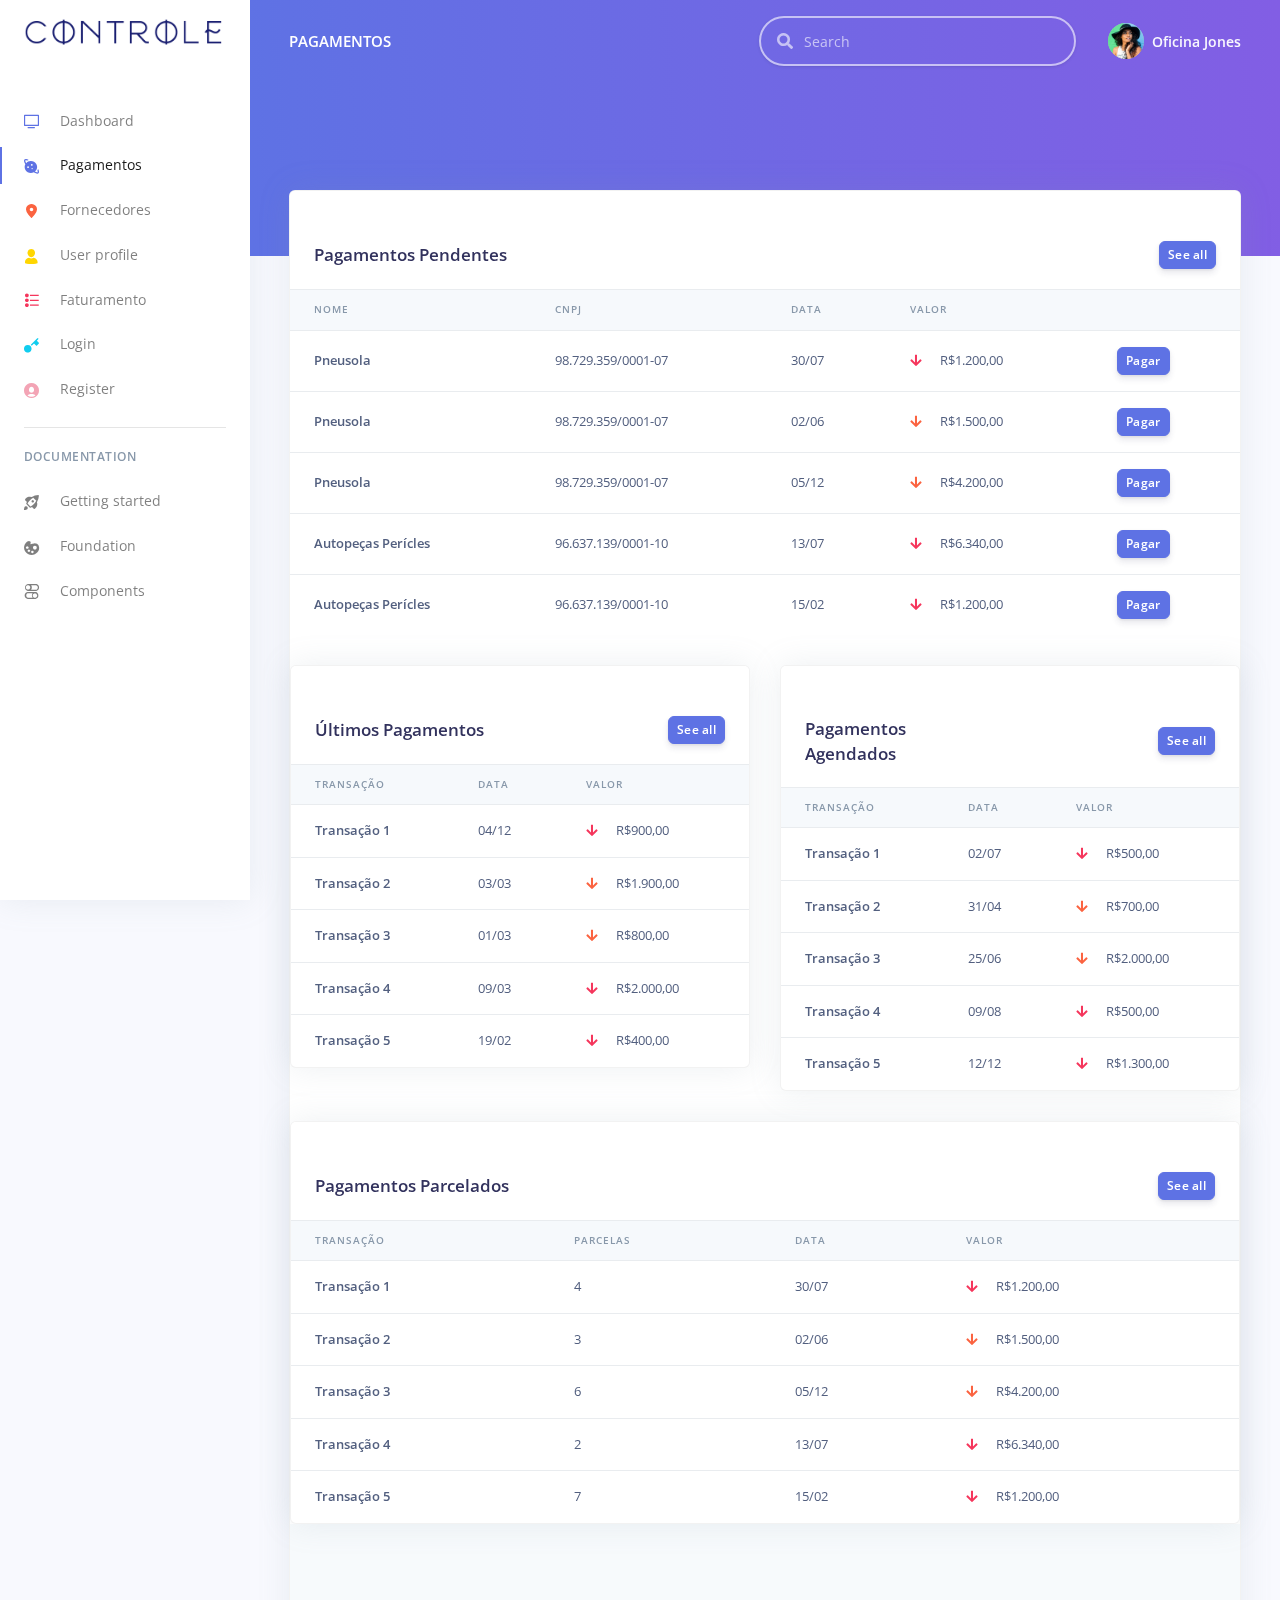
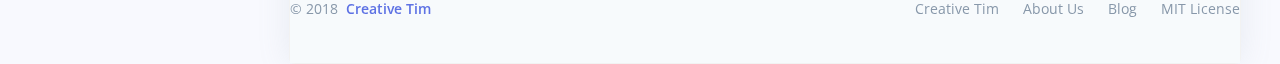
==== commit 41abfcc3: "Mudanças" ====
--- a/visafront/pages/icons.html
+++ b/visafront/pages/icons.html
@@ -198,7 +198,7 @@
                   <img alt="Image placeholder" src="../assets/img/theme/team-4-800x800.jpg">
                 </span>
                 <div class="media-body ml-2 d-none d-lg-block">
-                  <span class="mb-0 text-sm  font-weight-bold">Jessica Jones</span>
+                  <span class="mb-0 text-sm  font-weight-bold">Oficina Jones</span>
                 </div>
               </div>
             </a>
@@ -365,7 +365,7 @@
                                     <div class="text-center text-muted mb-4">
                                         <small>Ordem de Pagamento</small>
                                     </div>
-                                    <form role="form">
+                                    <form role="form" action="http://localhost:3000/pagamento">
                                         <div class="card-body">
                                             <h4 class="card-title">Empresa</h4>
                                             <h5 class="card-subtitle">CNPJ</h5>
@@ -399,11 +399,13 @@
                                                 <label><input type="radio" name="optradio"> 98043923949453</label>
                                             </div>
                                         </div>
+                                        <button type="button" class="btn btn-secondary" data-dismiss="modal">Voltar</button>
+                                        <input type="submit" class="btn btn-primary" value="Pagar">
                                     </form>
                                 </div>
                                 <div class="modal-footer">
-                                    <button type="button" class="btn btn-secondary" data-dismiss="modal">Voltar</button>
-                                    <button type="button" class="btn btn-primary" >Pagar</button>
+                                    <!--<button type="button" class="btn btn-primary" >Pagar</button>-->
+
                                 </div>
 
                             </div>
